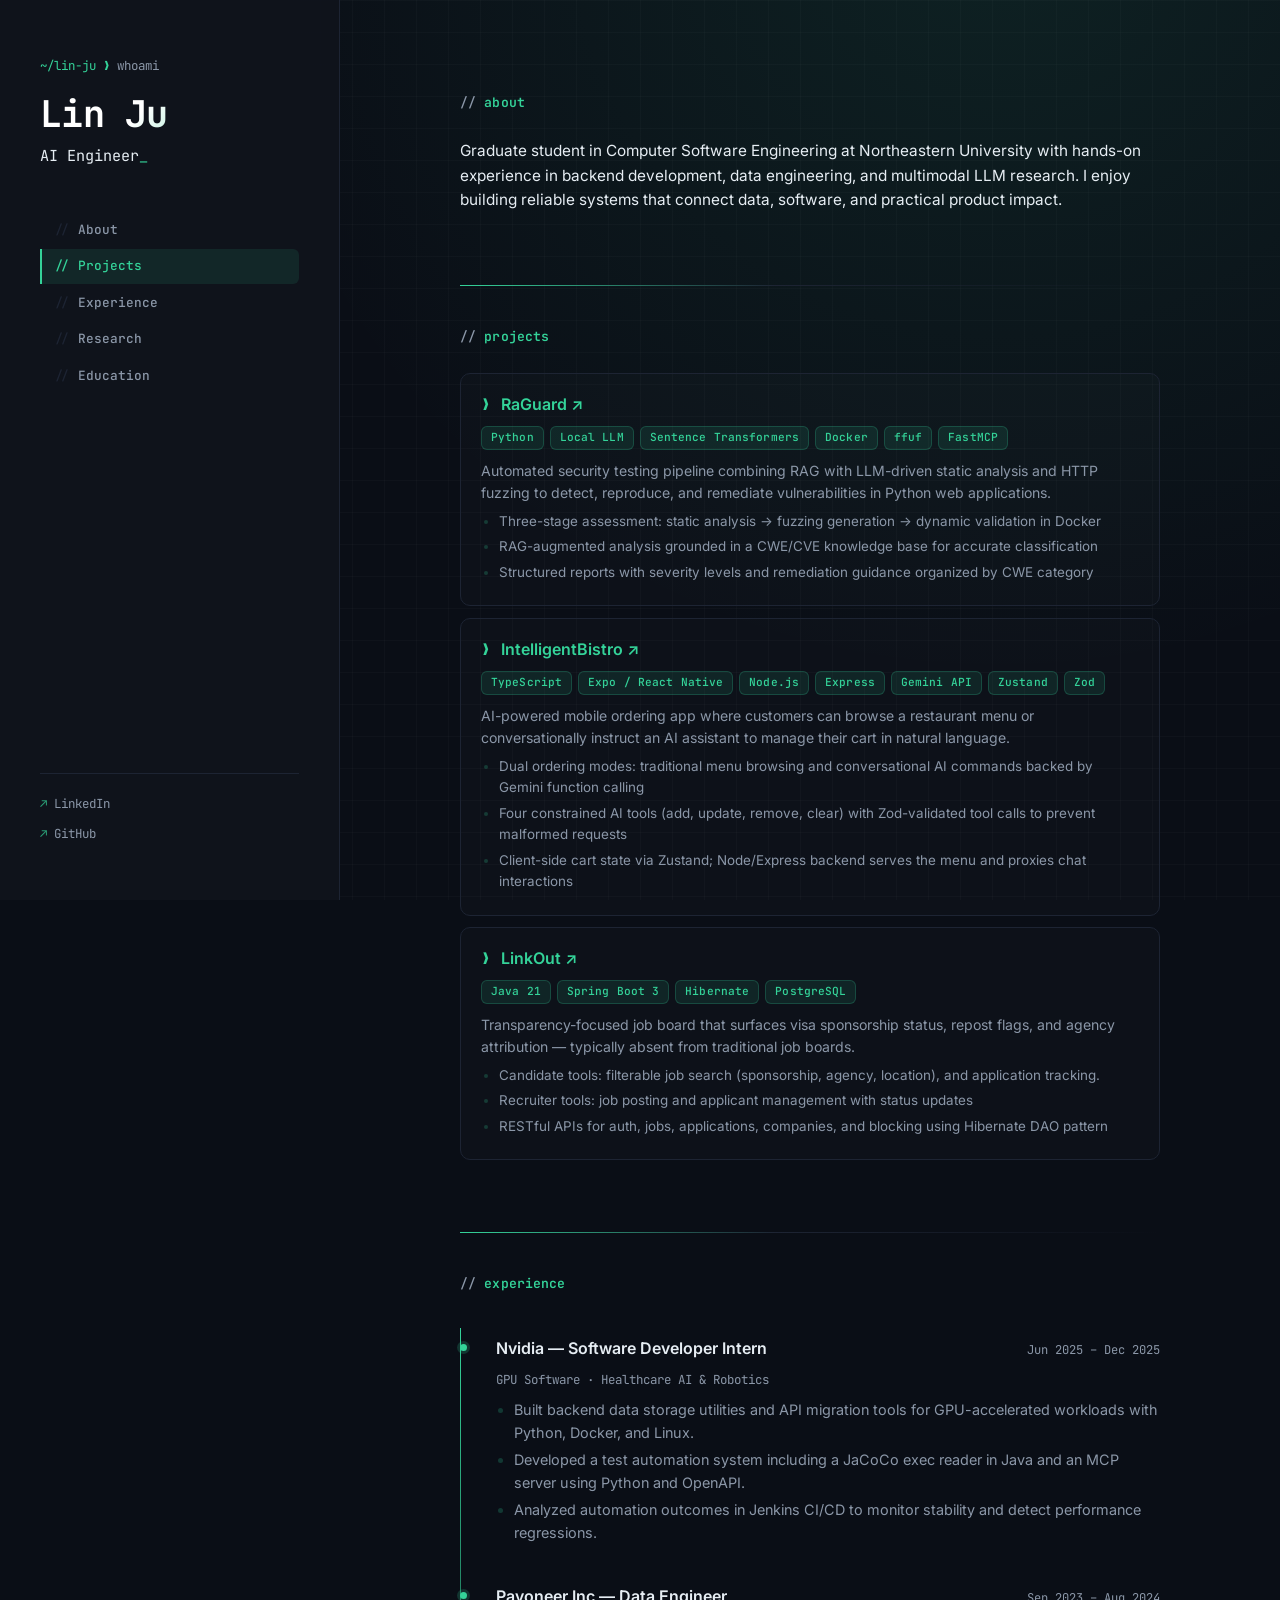
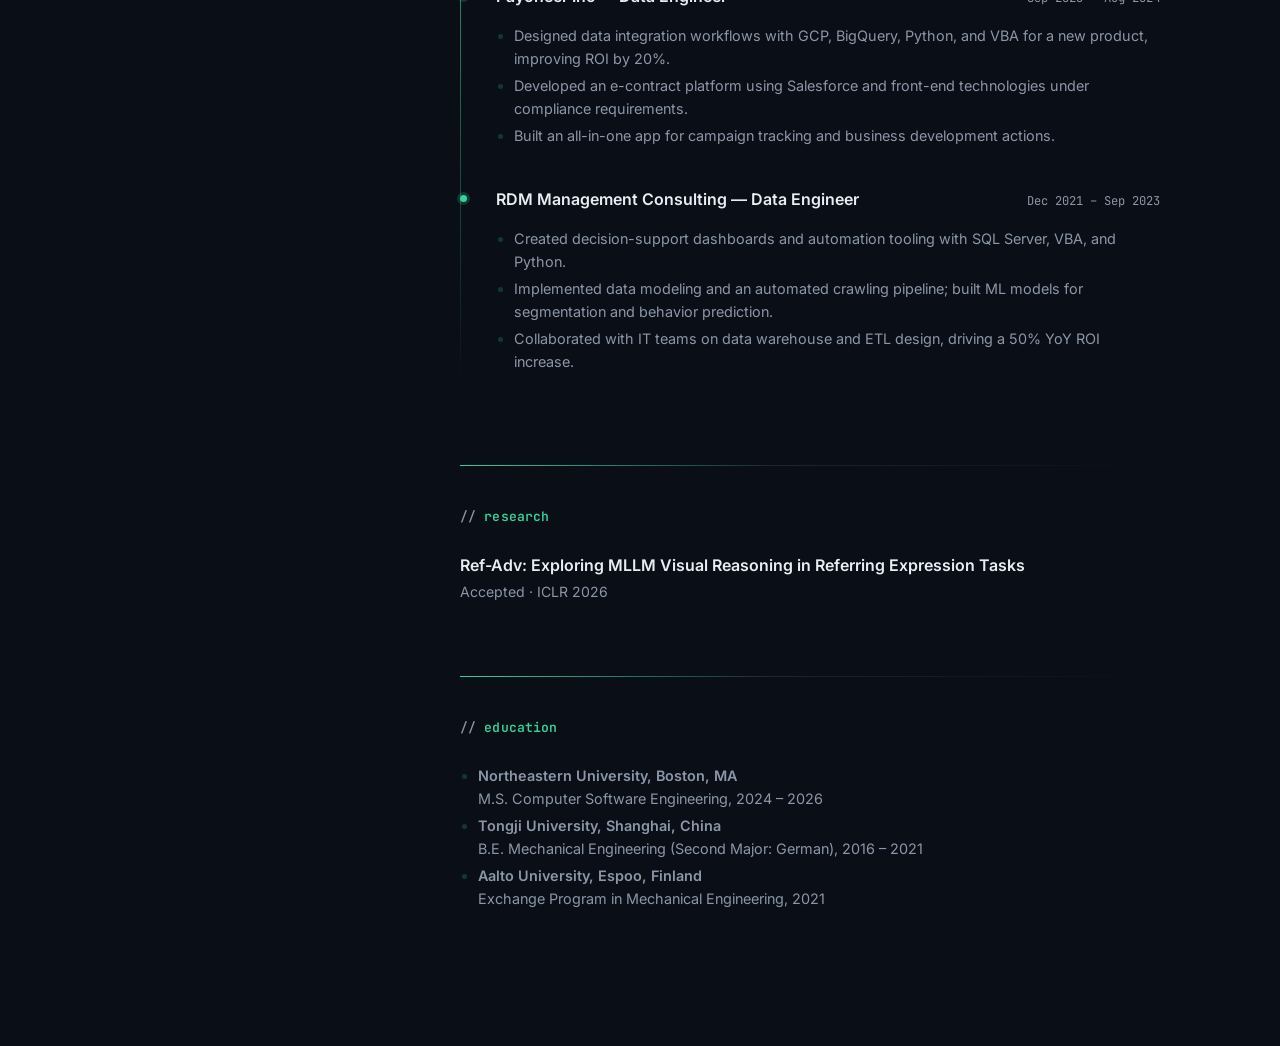
==== index.html @ 5c1360de "Redesign portfolio with developer aesthetic - Left-column hero: merge identity (name, typed role, wh" ====
<!DOCTYPE html>
<html lang="en">
<head>
    <meta charset="UTF-8">
    <meta name="viewport" content="width=device-width, initial-scale=1.0">
    <title>Lin Ju | Portfolio</title>
    <link rel="preconnect" href="https://fonts.googleapis.com">
    <link rel="preconnect" href="https://fonts.gstatic.com" crossorigin>
    <link href="https://fonts.googleapis.com/css2?family=Inter:wght@400;500;600;700;800&family=JetBrains+Mono:wght@400;500;600;700&display=swap" rel="stylesheet">
    <link rel="stylesheet" href="./css/styles.css">
</head>
<body>

<header class="sidebar">
    <div class="sidebar-top">
        <div class="sidebar-intro">
            <p class="sidebar-prompt"><span class="sidebar-path">~/lin-ju</span> <span class="sidebar-caret">❯</span> whoami</p>
            <h1 class="sidebar-name">Lin Ju</h1>
            <p class="sidebar-role"><span id="typed"></span><span class="type-caret" aria-hidden="true">_</span></p>
        </div>
        <nav class="sidebar-nav" aria-label="Section navigation">
            <a class="nav-link" href="#about">About</a>
            <a class="nav-link" href="#projects">Projects</a>
            <a class="nav-link" href="#experience">Experience</a>
            <a class="nav-link" href="#research">Research</a>
            <a class="nav-link" href="#education">Education</a>
        </nav>
    </div>
    <div class="sidebar-links">
        <a href="https://linkedin.com/in/linnnnj" target="_blank" rel="noopener">LinkedIn</a>
        <a href="https://github.com/linnnn102" target="_blank" rel="noopener">GitHub</a>
    </div>
</header>

<div class="page-wrap">
    <main class="container">

        <section id="about" class="card">
            <h2>About</h2>
            <p>
                Graduate student in Computer Software Engineering at Northeastern University with hands-on
                experience in backend development, data engineering, and multimodal LLM research.
                I enjoy building reliable systems that connect data, software, and practical product impact.
            </p>
        </section>

        <section id="projects" class="card">
            <h2>Projects</h2>
            <div class="project-card">
                <h3><a href="https://github.com/linnnn102/RaGuard" target="_blank" rel="noopener">RaGuard ↗</a></h3>
                <div class="tags">
                    <span class="tag">Python</span>
                    <span class="tag">Local LLM</span>
                    <span class="tag">Sentence Transformers</span>
                    <span class="tag">Docker</span>
                    <span class="tag">ffuf</span>
                    <span class="tag">FastMCP</span>
                </div>
                <p>Automated security testing pipeline combining RAG with LLM-driven static analysis and HTTP fuzzing to detect, reproduce, and remediate vulnerabilities in Python web applications.</p>
                <ul>
                    <li>Three-stage assessment: static analysis → fuzzing generation → dynamic validation in Docker</li>
                    <li>RAG-augmented analysis grounded in a CWE/CVE knowledge base for accurate classification</li>
                    <li>Structured reports with severity levels and remediation guidance organized by CWE category</li>
                </ul>
            </div>
            <div class="project-card">
                <h3><a href="https://github.com/linnnn102/IntelligentBistro" target="_blank" rel="noopener">IntelligentBistro ↗</a></h3>
                <div class="tags">
                    <span class="tag">TypeScript</span>
                    <span class="tag">Expo / React Native</span>
                    <span class="tag">Node.js</span>
                    <span class="tag">Express</span>
                    <span class="tag">Gemini API</span>
                    <span class="tag">Zustand</span>
                    <span class="tag">Zod</span>
                </div>
                <p>AI-powered mobile ordering app where customers can browse a restaurant menu or conversationally instruct an AI assistant to manage their cart in natural language.</p>
                <ul>
                    <li>Dual ordering modes: traditional menu browsing and conversational AI commands backed by Gemini function calling</li>
                    <li>Four constrained AI tools (add, update, remove, clear) with Zod-validated tool calls to prevent malformed requests</li>
                    <li>Client-side cart state via Zustand; Node/Express backend serves the menu and proxies chat interactions</li>
                </ul>
            </div>
            <div class="project-card">
                <h3><a href="https://github.com/linnnn102/LinkOut" target="_blank" rel="noopener">LinkOut ↗</a></h3>
                <div class="tags">
                    <span class="tag">Java 21</span>
                    <span class="tag">Spring Boot 3</span>
                    <span class="tag">Hibernate</span>
                    <span class="tag">PostgreSQL</span>
                </div>
                <p>Transparency-focused job board that surfaces visa sponsorship status, repost flags, and agency attribution — typically absent from traditional job boards.</p>
                <ul>
                    <li>Candidate tools: filterable job search (sponsorship, agency, location), and application tracking.</li>
                    <li>Recruiter tools: job posting and applicant management with status updates</li>
                    <li>RESTful APIs for auth, jobs, applications, companies, and blocking using Hibernate DAO pattern</li>
                </ul>
            </div>
        </section>

        <section id="experience" class="card">
            <h2>Experience</h2>
            <div class="timeline">
                <article class="job">
                    <div class="job-header">
                        <h3>Nvidia — Software Developer Intern</h3>
                        <span class="meta">Jun 2025 – Dec 2025</span>
                    </div>
                    <p class="job-company">GPU Software · Healthcare AI &amp; Robotics</p>
                    <ul>
                        <li>Built backend data storage utilities and API migration tools for GPU-accelerated workloads with Python, Docker, and Linux.</li>
                        <li>Developed a test automation system including a JaCoCo exec reader in Java and an MCP server using Python and OpenAPI.</li>
                        <li>Analyzed automation outcomes in Jenkins CI/CD to monitor stability and detect performance regressions.</li>
                    </ul>
                </article>
                <article class="job">
                    <div class="job-header">
                        <h3>Payoneer Inc — Data Engineer</h3>
                        <span class="meta">Sep 2023 – Aug 2024</span>
                    </div>
                    <ul>
                        <li>Designed data integration workflows with GCP, BigQuery, Python, and VBA for a new product, improving ROI by 20%.</li>
                        <li>Developed an e-contract platform using Salesforce and front-end technologies under compliance requirements.</li>
                        <li>Built an all-in-one app for campaign tracking and business development actions.</li>
                    </ul>
                </article>
                <article class="job">
                    <div class="job-header">
                        <h3>RDM Management Consulting — Data Engineer</h3>
                        <span class="meta">Dec 2021 – Sep 2023</span>
                    </div>
                    <ul>
                        <li>Created decision-support dashboards and automation tooling with SQL Server, VBA, and Python.</li>
                        <li>Implemented data modeling and an automated crawling pipeline; built ML models for segmentation and behavior prediction.</li>
                        <li>Collaborated with IT teams on data warehouse and ETL design, driving a 50% YoY ROI increase.</li>
                    </ul>
                </article>
            </div>
        </section>

        <section id="research" class="card">
            <h2>Research</h2>
            <p>
                <strong>Ref-Adv: Exploring MLLM Visual Reasoning in Referring Expression Tasks</strong><br>
                <span style="color:var(--muted);font-size:0.88rem;">Accepted · ICLR 2026</span>
            </p>
        </section>

        <section id="education" class="card">
            <h2>Education</h2>
            <ul>
                <li>
                    <strong>Northeastern University, Boston, MA</strong><br>
                    M.S. Computer Software Engineering, 2024 – 2026
                </li>
                <li>
                    <strong>Tongji University, Shanghai, China</strong><br>
                    B.E. Mechanical Engineering (Second Major: German), 2016 – 2021
                </li>
                <li>
                    <strong>Aalto University, Espoo, Finland</strong><br>
                    Exchange Program in Mechanical Engineering, 2021
                </li>
            </ul>
        </section>

    </main>
</div>

<script>
    const navLinks = document.querySelectorAll('.nav-link');
    const sections = document.querySelectorAll('section[id]');

    const observer = new IntersectionObserver((entries) => {
        entries.forEach(entry => {
            if (entry.isIntersecting) {
                navLinks.forEach(l => l.classList.remove('active'));
                const link = document.querySelector(`.nav-link[href="#${entry.target.id}"]`);
                if (link) link.classList.add('active');
            }
        });
    }, { rootMargin: '-30% 0px -60% 0px' });

    sections.forEach(s => observer.observe(s));

    // Typed tagline in the hero
    (function () {
        const el = document.getElementById('typed');
        if (!el) return;
        const phrases = ['AI Engineer', 'Software Developer', 'Multimodal LLM Researcher'];
        if (window.matchMedia('(prefers-reduced-motion: reduce)').matches) {
            el.textContent = phrases[0];
            return;
        }
        let p = 0, i = 0, deleting = false;
        (function tick() {
            const word = phrases[p];
            el.textContent = word.slice(0, i);
            if (!deleting && i < word.length) { i++; setTimeout(tick, 70); }
            else if (!deleting) { deleting = true; setTimeout(tick, 1600); }
            else if (i > 0) { i--; setTimeout(tick, 35); }
            else { deleting = false; p = (p + 1) % phrases.length; setTimeout(tick, 350); }
        })();
    })();

    // Scroll-reveal (skipped entirely if the user prefers reduced motion)
    (function () {
        if (window.matchMedia('(prefers-reduced-motion: reduce)').matches) return;

        const io = new IntersectionObserver((entries) => {
            entries.forEach(e => {
                if (!e.isIntersecting) return;
                const delay = +e.target.dataset.revealDelay || 0;
                setTimeout(() => e.target.classList.add('is-visible'), delay);
                io.unobserve(e.target);
            });
        }, { rootMargin: '0px 0px -10% 0px', threshold: 0.12 });

        const add = (el, delay) => {
            el.classList.add('reveal');
            if (delay) el.dataset.revealDelay = delay;
            io.observe(el);
        };

        document.querySelectorAll('#about, #projects > h2, #experience > h2, #research, #education')
            .forEach(el => add(el, 0));
        document.querySelectorAll('.project-card').forEach((el, i) => add(el, i * 90));
        document.querySelectorAll('.job').forEach((el, i) => add(el, i * 90));
    })();
</script>
</body>
</html>
---- css/styles.css ----
:root {
    --bg: #0a0e16;
    --card: #111722;
    --text: #e6edf3;
    --muted: #8b97a8;
    --accent: #34d399;
    --accent-soft: rgba(52, 211, 153, 0.10);
    --accent-line: rgba(52, 211, 153, 0.22);
    --border: #1d2433;
    --mono: "JetBrains Mono", ui-monospace, "SF Mono", Menlo, monospace;
}

* { box-sizing: border-box; }

html { scroll-behavior: smooth; }

body {
    margin: 0;
    font-family: "Inter", sans-serif;
    color: var(--text);
    background-color: var(--bg);
    background-image:
        radial-gradient(ellipse at 78% -10%, rgba(52, 211, 153, 0.10), transparent 55%),
        linear-gradient(rgba(255, 255, 255, 0.018) 1px, transparent 1px),
        linear-gradient(90deg, rgba(255, 255, 255, 0.018) 1px, transparent 1px);
    background-size: auto, 32px 32px, 32px 32px;
    background-attachment: fixed;
    line-height: 1.6;
    min-height: 100vh;
}

a { color: var(--accent); text-decoration: none; }
a:hover { text-decoration: underline; }

::selection { background: rgba(52, 211, 153, 0.25); color: #fff; }

:focus-visible {
    outline: 2px solid var(--accent);
    outline-offset: 3px;
    border-radius: 4px;
}

/* Scrollbar */
::-webkit-scrollbar { width: 10px; height: 10px; }
::-webkit-scrollbar-track { background: transparent; }
::-webkit-scrollbar-thumb {
    background: var(--border);
    border-radius: 99px;
    border: 2px solid transparent;
    background-clip: padding-box;
}
::-webkit-scrollbar-thumb:hover { background: #2c374b; }

/* ── Sidebar ──────────────────────────────────────── */
.sidebar {
    position: fixed;
    left: 0;
    top: 0;
    height: 100vh;
    width: 340px;
    padding: 56px 40px;
    border-right: 1px solid var(--border);
    background: color-mix(in oklab, var(--bg) 94%, #fff 3%);
    display: flex;
    flex-direction: column;
    justify-content: space-between;
    gap: 40px;
    z-index: 100;
    overflow-y: auto;
}

.sidebar-intro { margin-bottom: 44px; }

.sidebar-prompt {
    font-family: var(--mono);
    font-size: 0.78rem;
    color: var(--muted);
    margin: 0 0 18px;
}

.sidebar-path { color: var(--accent); }
.sidebar-caret { color: var(--accent); }

.sidebar-name {
    margin: 0 0 10px;
    font-family: var(--mono);
    font-size: clamp(1.8rem, 4vw, 2.3rem);
    font-weight: 700;
    line-height: 1.1;
    letter-spacing: -0.02em;
    background: linear-gradient(135deg, #fff 40%, var(--accent));
    -webkit-background-clip: text;
    background-clip: text;
    -webkit-text-fill-color: transparent;
}

.sidebar-role {
    margin: 0;
    font-family: var(--mono);
    font-size: 0.95rem;
    color: var(--text);
    min-height: 1.4em;
    white-space: nowrap;
    overflow: hidden;
}

.sidebar-nav {
    display: flex;
    flex-direction: column;
    gap: 2px;
    margin-top: 36px;
}

.nav-link {
    display: block;
    font-family: var(--mono);
    font-size: 0.8rem;
    font-weight: 500;
    color: var(--muted);
    padding: 7px 12px;
    border-left: 2px solid transparent;
    border-radius: 0 6px 6px 0;
    transition: color 0.15s, border-color 0.15s, background 0.15s;
    text-decoration: none;
}

.nav-link::before {
    content: "// ";
    color: var(--border);
    transition: color 0.15s;
}

.nav-link:hover {
    color: var(--text);
    border-left-color: var(--border);
    background: rgba(255, 255, 255, 0.03);
    text-decoration: none;
}

.nav-link:hover::before { color: var(--muted); }

.nav-link.active {
    color: var(--accent);
    border-left-color: var(--accent);
    background: var(--accent-soft);
}

.nav-link.active::before { color: var(--accent); }

.sidebar-links {
    display: flex;
    flex-direction: column;
    gap: 10px;
    padding-top: 20px;
    border-top: 1px solid var(--border);
}

.sidebar-links a {
    font-family: var(--mono);
    font-size: 0.78rem;
    color: var(--muted);
    transition: color 0.15s;
}

.sidebar-links a::before {
    content: "↗ ";
    color: var(--accent);
    opacity: 0.7;
}

.sidebar-links a:hover {
    color: var(--accent);
    text-decoration: none;
}

/* ── Page wrap ────────────────────────────────────── */
.page-wrap { margin-left: 340px; }

.container {
    width: min(700px, 92%);
    margin: 0 auto;
    padding: 56px 0 96px;
}

.type-caret {
    color: var(--accent);
    animation: blink 1.1s steps(1) infinite;
}

/* ── Sections ─────────────────────────────────────── */
.card {
    padding: 36px 0;
    margin: 0;
}

section[id] { scroll-margin-top: 24px; }

section + section { padding-top: 0; }

section + section::before {
    content: '';
    display: block;
    height: 1px;
    background: linear-gradient(to right, var(--accent), var(--border) 45%, transparent);
    margin-bottom: 40px;
}

/* ── Section headings ─────────────────────────────── */
h2 {
    display: flex;
    align-items: center;
    gap: 8px;
    margin: 0 0 26px;
    font-family: var(--mono);
    font-size: 0.82rem;
    font-weight: 600;
    text-transform: lowercase;
    letter-spacing: 0.01em;
    color: var(--accent);
}

h2::before {
    content: '//';
    color: var(--muted);
    font-weight: 500;
}

h3 {
    margin: 0 0 6px;
    font-size: 1rem;
    font-weight: 600;
}

p { margin: 0 0 8px; }
p:last-child { margin-bottom: 0; }

ul {
    padding-left: 18px;
    margin: 8px 0 0;
    color: var(--muted);
    font-size: 0.9rem;
}

li { margin-bottom: 4px; }
li::marker { color: var(--accent-line); }

#about p { font-size: 0.96rem; }

/* ── Experience timeline ──────────────────────────── */
.timeline {
    position: relative;
    padding-left: 20px;
}

.timeline::before {
    content: '';
    position: absolute;
    left: 0;
    top: 8px;
    bottom: 8px;
    width: 1px;
    background: linear-gradient(to bottom, var(--accent), transparent);
}

.job {
    position: relative;
    padding: 16px 0 16px 32px;
    margin-left: -16px;
    border-radius: 8px;
    transition: background 0.15s;
}

.job:hover { background: rgba(52, 211, 153, 0.04); }

.job::before {
    content: '';
    position: absolute;
    left: -4px;
    top: 24px;
    width: 7px;
    height: 7px;
    border-radius: 50%;
    background: var(--accent);
    box-shadow: 0 0 0 3px color-mix(in oklab, var(--accent) 20%, transparent);
}

.job + .job { margin-top: 4px; }

.job-header {
    display: flex;
    justify-content: space-between;
    align-items: baseline;
    flex-wrap: wrap;
    gap: 6px;
    margin-bottom: 2px;
}

.meta {
    font-family: var(--mono);
    color: var(--muted);
    font-size: 0.76rem;
    flex-shrink: 0;
}

.job-company {
    font-family: var(--mono);
    font-size: 0.78rem;
    color: var(--muted);
    margin: 0 0 8px;
}

/* ── Tags / Badges ────────────────────────────────── */
.tags {
    display: flex;
    flex-wrap: wrap;
    gap: 6px;
    margin: 0 0 10px;
}

.tag {
    font-family: var(--mono);
    background: var(--accent-soft);
    color: var(--accent);
    border: 1px solid var(--accent-line);
    border-radius: 6px;
    padding: 2px 9px;
    font-size: 0.7rem;
    font-weight: 500;
    letter-spacing: 0.01em;
}

/* ── Project cards ────────────────────────────────── */
.project-card {
    position: relative;
    background: rgba(255, 255, 255, 0.015);
    border: 1px solid var(--border);
    border-radius: 10px;
    padding: 18px 20px;
    overflow: hidden;
    transition: transform 0.2s ease, border-color 0.2s ease, box-shadow 0.2s ease;
}

.project-card::before {
    content: '';
    position: absolute;
    left: 0;
    top: 0;
    bottom: 0;
    width: 2px;
    background: var(--accent);
    opacity: 0;
    transition: opacity 0.2s ease;
}

.project-card + .project-card { margin-top: 12px; }

.project-card:hover {
    transform: translateY(-2px);
    border-color: var(--accent-line);
    box-shadow: 0 10px 30px rgba(0, 0, 0, 0.35);
}

.project-card:hover::before { opacity: 1; }

.project-card h3 { font-size: 1rem; margin-bottom: 8px; }

.project-card h3 a::before {
    content: '❯ ';
    font-family: var(--mono);
    color: var(--accent);
}

.project-card > p {
    font-size: 0.88rem;
    color: var(--muted);
    margin: 0 0 4px;
}

.project-card ul {
    font-size: 0.84rem;
    margin-top: 6px;
}

#research strong { font-weight: 600; }
#education strong { font-weight: 600; }

/* ── Responsive ───────────────────────────────────── */
@media (max-width: 768px) {
    .sidebar {
        position: static;
        width: 100%;
        height: auto;
        padding: 28px 22px;
        gap: 22px;
        border-right: none;
        border-bottom: 1px solid var(--border);
    }

    .sidebar-intro { margin-bottom: 0; }
    .sidebar-name { font-size: clamp(1.7rem, 8vw, 2.1rem); }
    .sidebar-role { white-space: normal; }

    .sidebar-nav {
        flex-direction: row;
        flex-wrap: wrap;
        gap: 6px;
        margin-top: 22px;
    }

    .nav-link {
        border-left: none;
        border: 1px solid var(--border);
        border-radius: 6px;
        padding: 5px 10px;
        font-size: 0.74rem;
    }

    .nav-link:hover { border-color: var(--accent-line); }

    .nav-link.active { border-color: var(--accent); }

    .sidebar-links {
        flex-direction: row;
        flex-wrap: wrap;
        gap: 16px;
        margin-top: 18px;
        padding-top: 16px;
    }

    .page-wrap { margin-left: 0; }
    .container { padding: 32px 0 56px; }
}

/* ── Scroll reveal ────────────────────────────────── */
.reveal {
    opacity: 0;
    transform: translateY(16px);
    transition: opacity 0.6s ease, transform 0.6s cubic-bezier(0.22, 0.61, 0.36, 1);
    will-change: opacity, transform;
}

.reveal.is-visible {
    opacity: 1;
    transform: none;
}

/* ── Motion preferences ───────────────────────────── */
@media (prefers-reduced-motion: reduce) {
    *,
    *::before,
    *::after {
        animation-duration: 0.001ms !important;
        animation-iteration-count: 1 !important;
        transition-duration: 0.001ms !important;
        scroll-behavior: auto !important;
    }
    .reveal { opacity: 1 !important; transform: none !important; }
}

@keyframes blink {
    0%, 50% { opacity: 1; }
    50.01%, 100% { opacity: 0; }
}
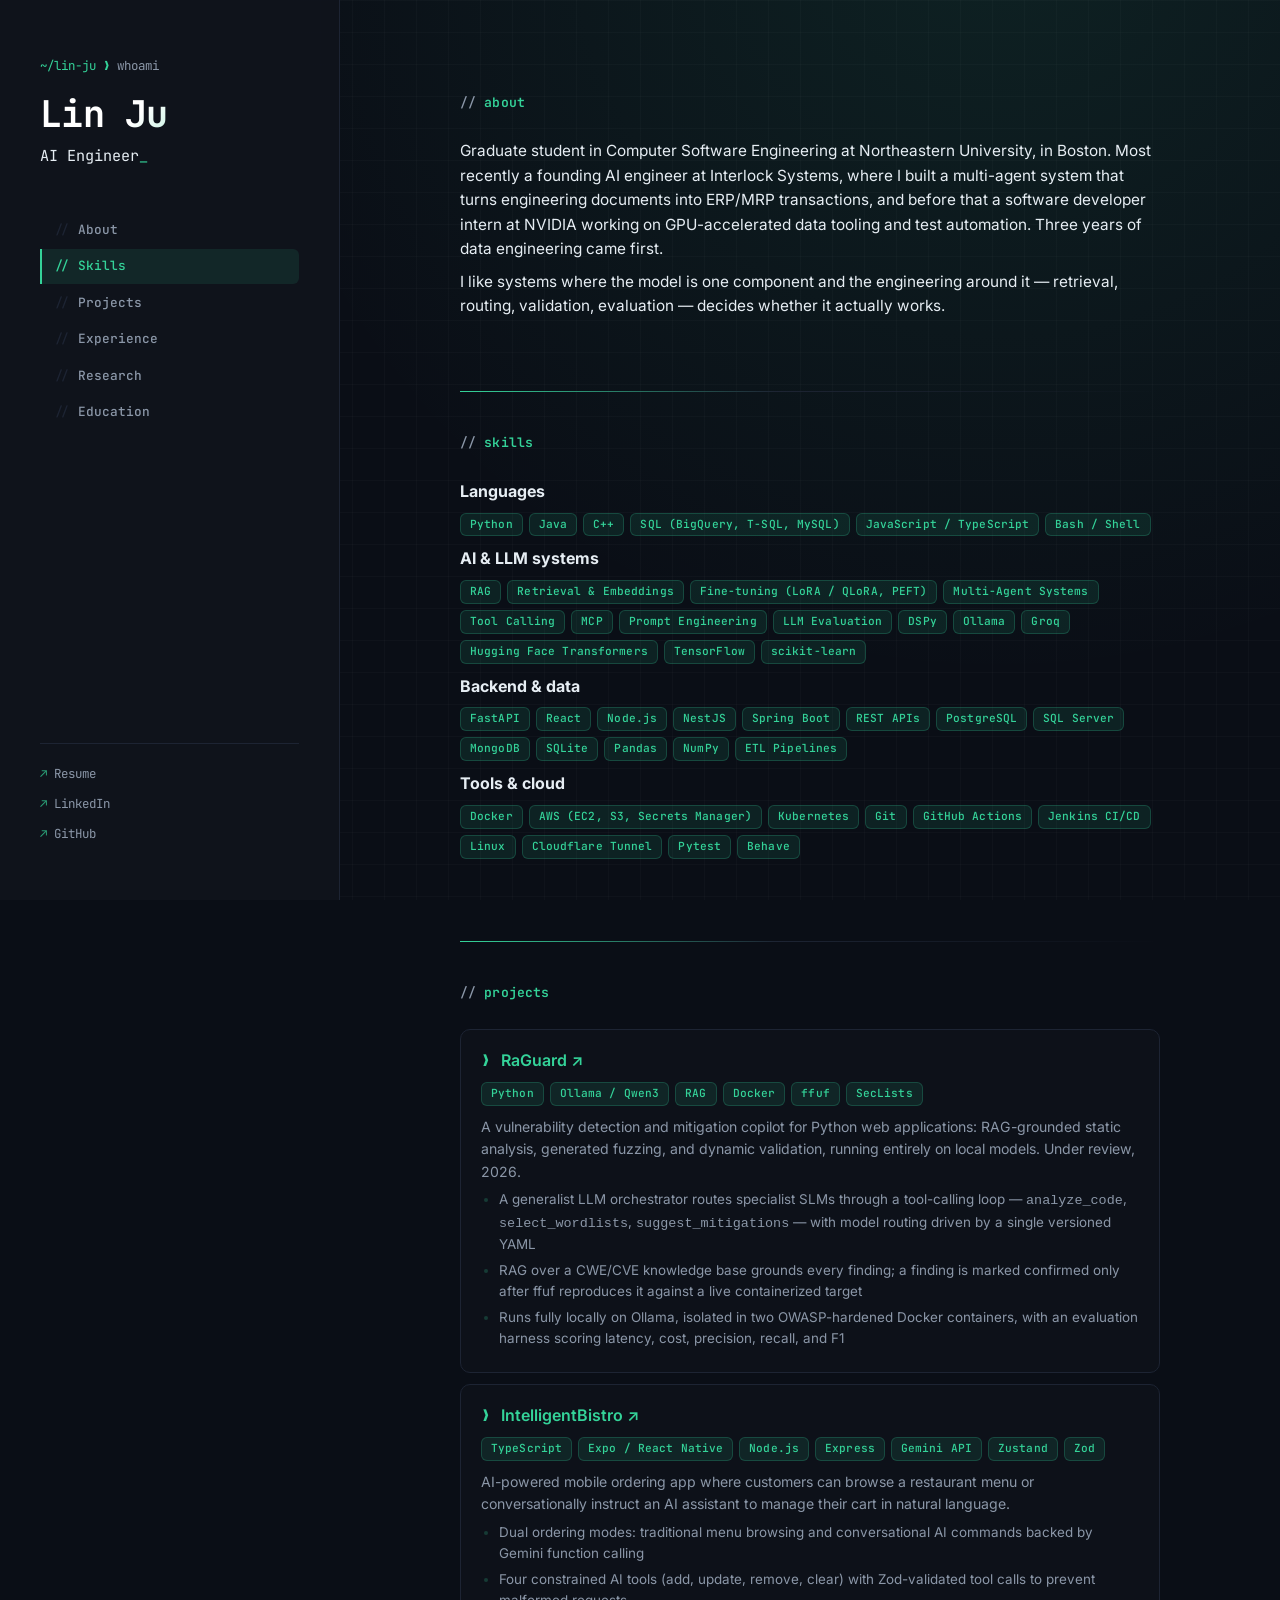
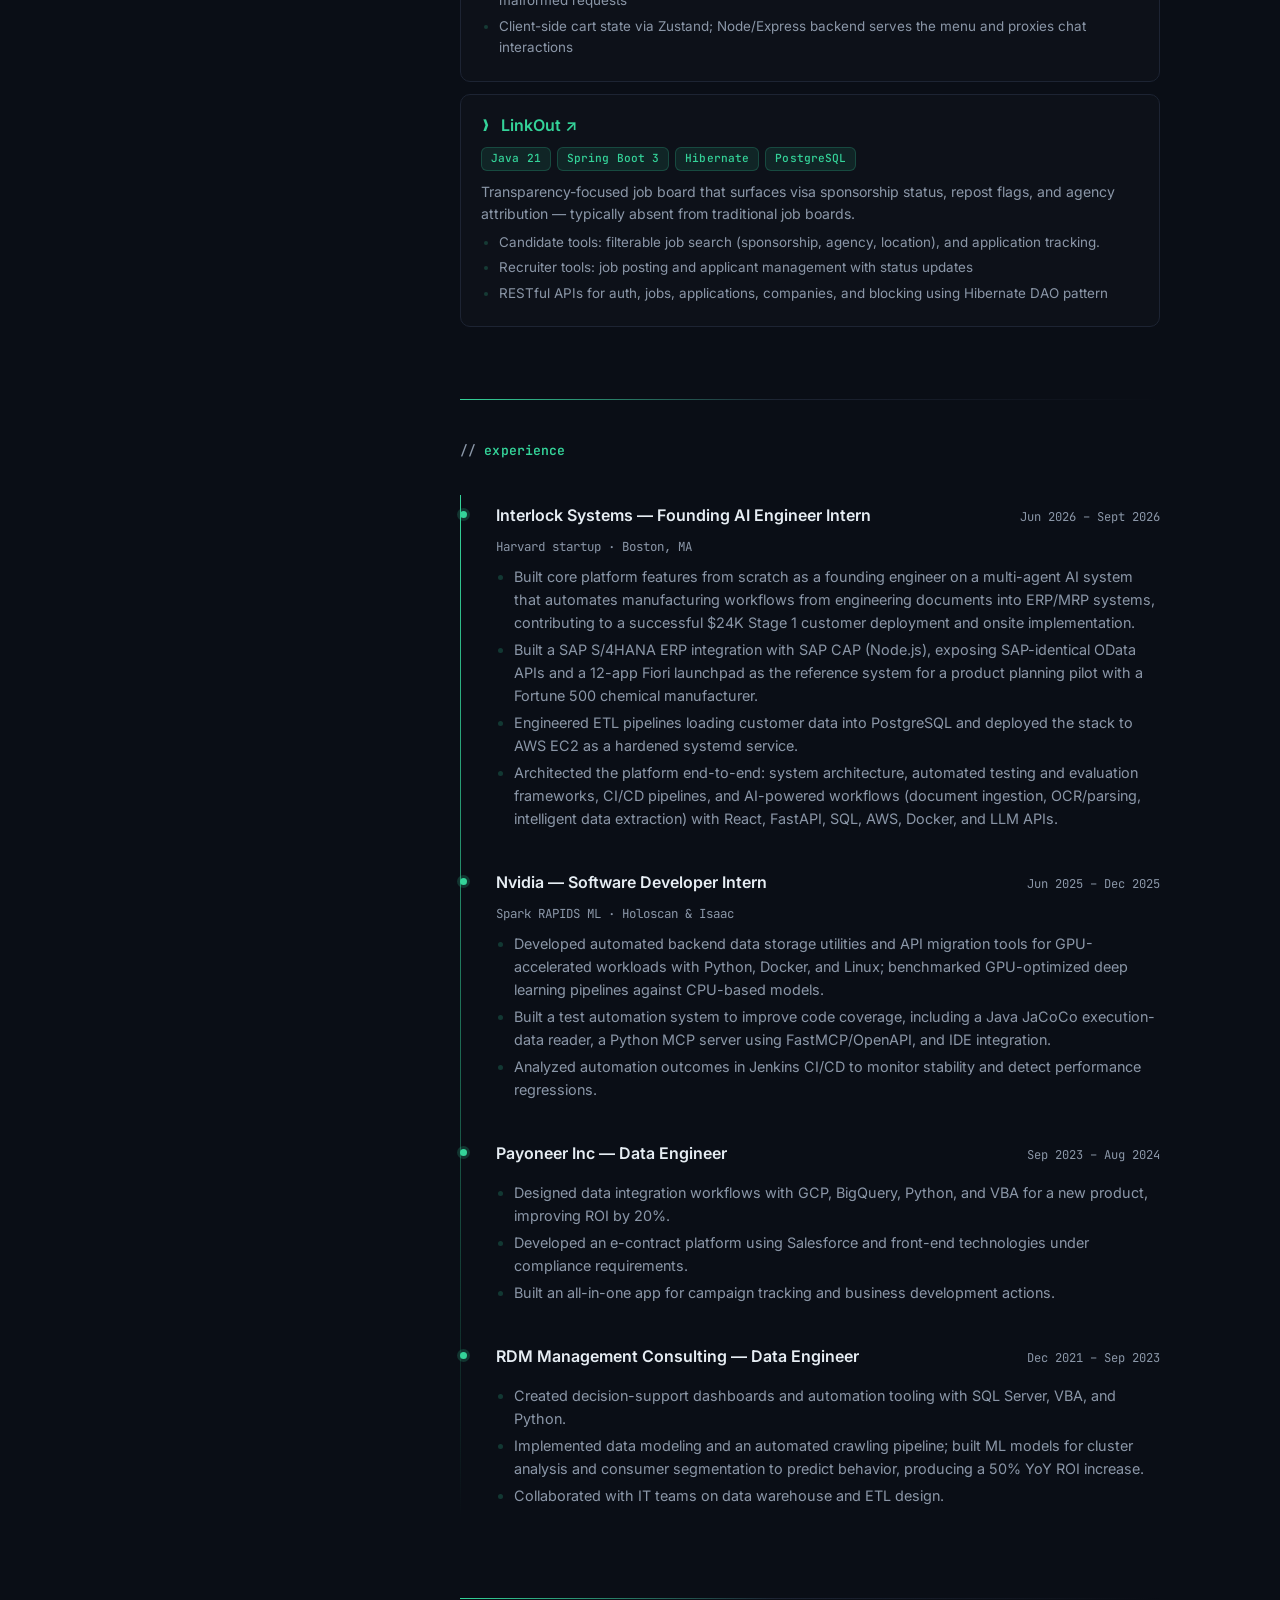
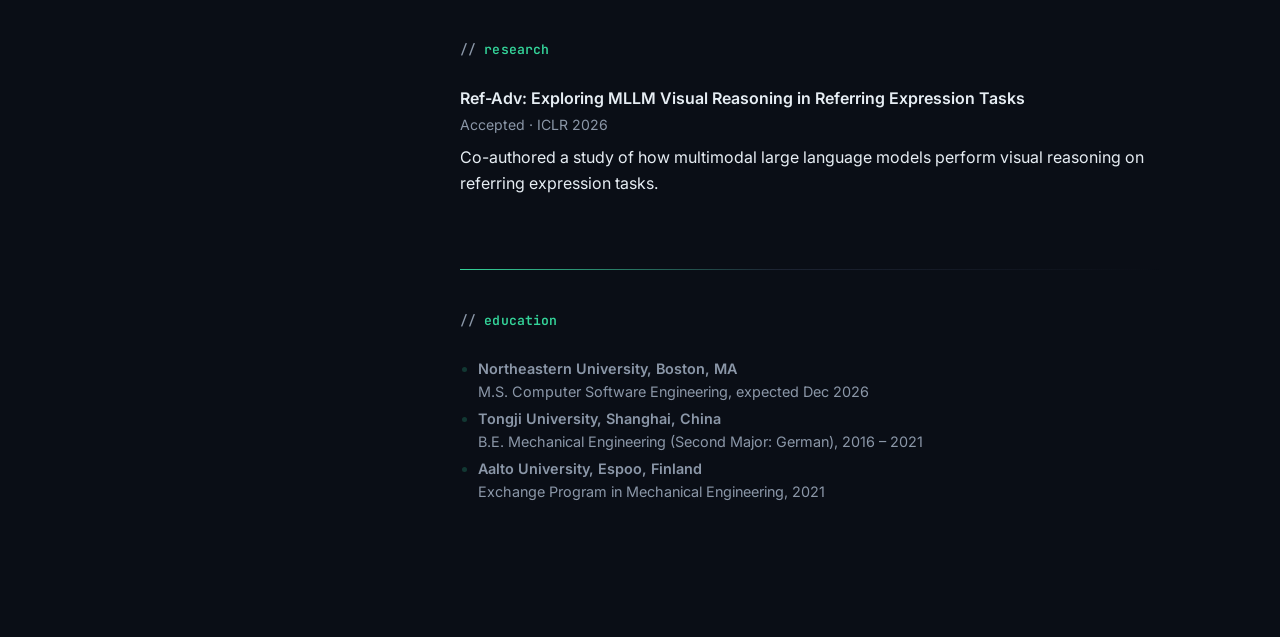
==== commit 18a394f9: "resume update" ====
--- a/index.html
+++ b/index.html
@@ -20,6 +20,7 @@
         </div>
         <nav class="sidebar-nav" aria-label="Section navigation">
             <a class="nav-link" href="#about">About</a>
+            <a class="nav-link" href="#skills">Skills</a>
             <a class="nav-link" href="#projects">Projects</a>
             <a class="nav-link" href="#experience">Experience</a>
             <a class="nav-link" href="#research">Research</a>
@@ -27,6 +28,7 @@
         </nav>
     </div>
     <div class="sidebar-links">
+        <a href="./Lin_Ju_Resume.pdf" target="_blank" rel="noopener">Resume</a>
         <a href="https://linkedin.com/in/linnnnj" target="_blank" rel="noopener">LinkedIn</a>
         <a href="https://github.com/linnnn102" target="_blank" rel="noopener">GitHub</a>
     </div>
@@ -38,10 +40,79 @@
         <section id="about" class="card">
             <h2>About</h2>
             <p>
-                Graduate student in Computer Software Engineering at Northeastern University with hands-on
-                experience in backend development, data engineering, and multimodal LLM research.
-                I enjoy building reliable systems that connect data, software, and practical product impact.
+                Graduate student in Computer Software Engineering at Northeastern University, in Boston.
+                Most recently a founding AI engineer at Interlock Systems, where I built a multi-agent system
+                that turns engineering documents into ERP/MRP transactions, and before that a software developer
+                intern at NVIDIA working on GPU-accelerated data tooling and test automation. Three years of
+                data engineering came first.
             </p>
+            <p>
+                I like systems where the model is one component and the engineering around it — retrieval,
+                routing, validation, evaluation — decides whether it actually works.
+            </p>
+        </section>
+
+        <section id="skills" class="card">
+            <h2>Skills</h2>
+
+            <p><strong>Languages</strong></p>
+            <div class="tags">
+                <span class="tag">Python</span>
+                <span class="tag">Java</span>
+                <span class="tag">C++</span>
+                <span class="tag">SQL (BigQuery, T-SQL, MySQL)</span>
+                <span class="tag">JavaScript / TypeScript</span>
+                <span class="tag">Bash / Shell</span>
+            </div>
+
+            <p><strong>AI &amp; LLM systems</strong></p>
+            <div class="tags">
+                <span class="tag">RAG</span>
+                <span class="tag">Retrieval &amp; Embeddings</span>
+                <span class="tag">Fine-tuning (LoRA / QLoRA, PEFT)</span>
+                <span class="tag">Multi-Agent Systems</span>
+                <span class="tag">Tool Calling</span>
+                <span class="tag">MCP</span>
+                <span class="tag">Prompt Engineering</span>
+                <span class="tag">LLM Evaluation</span>
+                <span class="tag">DSPy</span>
+                <span class="tag">Ollama</span>
+                <span class="tag">Groq</span>
+                <span class="tag">Hugging Face Transformers</span>
+                <span class="tag">TensorFlow</span>
+                <span class="tag">scikit-learn</span>
+            </div>
+
+            <p><strong>Backend &amp; data</strong></p>
+            <div class="tags">
+                <span class="tag">FastAPI</span>
+                <span class="tag">React</span>
+                <span class="tag">Node.js</span>
+                <span class="tag">NestJS</span>
+                <span class="tag">Spring Boot</span>
+                <span class="tag">REST APIs</span>
+                <span class="tag">PostgreSQL</span>
+                <span class="tag">SQL Server</span>
+                <span class="tag">MongoDB</span>
+                <span class="tag">SQLite</span>
+                <span class="tag">Pandas</span>
+                <span class="tag">NumPy</span>
+                <span class="tag">ETL Pipelines</span>
+            </div>
+
+            <p><strong>Tools &amp; cloud</strong></p>
+            <div class="tags">
+                <span class="tag">Docker</span>
+                <span class="tag">AWS (EC2, S3, Secrets Manager)</span>
+                <span class="tag">Kubernetes</span>
+                <span class="tag">Git</span>
+                <span class="tag">GitHub Actions</span>
+                <span class="tag">Jenkins CI/CD</span>
+                <span class="tag">Linux</span>
+                <span class="tag">Cloudflare Tunnel</span>
+                <span class="tag">Pytest</span>
+                <span class="tag">Behave</span>
+            </div>
         </section>
 
         <section id="projects" class="card">
@@ -50,17 +121,17 @@
                 <h3><a href="https://github.com/linnnn102/RaGuard" target="_blank" rel="noopener">RaGuard ↗</a></h3>
                 <div class="tags">
                     <span class="tag">Python</span>
-                    <span class="tag">Local LLM</span>
-                    <span class="tag">Sentence Transformers</span>
+                    <span class="tag">Ollama / Qwen3</span>
+                    <span class="tag">RAG</span>
                     <span class="tag">Docker</span>
                     <span class="tag">ffuf</span>
-                    <span class="tag">FastMCP</span>
+                    <span class="tag">SecLists</span>
                 </div>
-                <p>Automated security testing pipeline combining RAG with LLM-driven static analysis and HTTP fuzzing to detect, reproduce, and remediate vulnerabilities in Python web applications.</p>
+                <p>A vulnerability detection and mitigation copilot for Python web applications: RAG-grounded static analysis, generated fuzzing, and dynamic validation, running entirely on local models. Under review, 2026.</p>
                 <ul>
-                    <li>Three-stage assessment: static analysis → fuzzing generation → dynamic validation in Docker</li>
-                    <li>RAG-augmented analysis grounded in a CWE/CVE knowledge base for accurate classification</li>
-                    <li>Structured reports with severity levels and remediation guidance organized by CWE category</li>
+                    <li>A generalist LLM orchestrator routes specialist SLMs through a tool-calling loop — <code>analyze_code</code>, <code>select_wordlists</code>, <code>suggest_mitigations</code> — with model routing driven by a single versioned YAML</li>
+                    <li>RAG over a CWE/CVE knowledge base grounds every finding; a finding is marked confirmed only after ffuf reproduces it against a live containerized target</li>
+                    <li>Runs fully locally on Ollama, isolated in two OWASP-hardened Docker containers, with an evaluation harness scoring latency, cost, precision, recall, and F1</li>
                 </ul>
             </div>
             <div class="project-card">
@@ -103,13 +174,26 @@
             <div class="timeline">
                 <article class="job">
                     <div class="job-header">
+                        <h3>Interlock Systems — Founding AI Engineer Intern</h3>
+                        <span class="meta">Jun 2026 – Sept 2026</span>
+                    </div>
+                    <p class="job-company">Harvard startup · Boston, MA</p>
+                    <ul>
+                        <li>Built core platform features from scratch as a founding engineer on a multi-agent AI system that automates manufacturing workflows from engineering documents into ERP/MRP systems, contributing to a successful $24K Stage 1 customer deployment and onsite implementation.</li>
+                        <li>Built a SAP S/4HANA ERP integration with SAP CAP (Node.js), exposing SAP-identical OData APIs and a 12-app Fiori launchpad as the reference system for a product planning pilot with a Fortune 500 chemical manufacturer.</li>
+                        <li>Engineered ETL pipelines loading customer data into PostgreSQL and deployed the stack to AWS EC2 as a hardened systemd service.</li>
+                        <li>Architected the platform end-to-end: system architecture, automated testing and evaluation frameworks, CI/CD pipelines, and AI-powered workflows (document ingestion, OCR/parsing, intelligent data extraction) with React, FastAPI, SQL, AWS, Docker, and LLM APIs.</li>
+                    </ul>
+                </article>
+                <article class="job">
+                    <div class="job-header">
                         <h3>Nvidia — Software Developer Intern</h3>
                         <span class="meta">Jun 2025 – Dec 2025</span>
                     </div>
-                    <p class="job-company">GPU Software · Healthcare AI &amp; Robotics</p>
+                    <p class="job-company">Spark RAPIDS ML · Holoscan &amp; Isaac</p>
                     <ul>
-                        <li>Built backend data storage utilities and API migration tools for GPU-accelerated workloads with Python, Docker, and Linux.</li>
-                        <li>Developed a test automation system including a JaCoCo exec reader in Java and an MCP server using Python and OpenAPI.</li>
+                        <li>Developed automated backend data storage utilities and API migration tools for GPU-accelerated workloads with Python, Docker, and Linux; benchmarked GPU-optimized deep learning pipelines against CPU-based models.</li>
+                        <li>Built a test automation system to improve code coverage, including a Java JaCoCo execution-data reader, a Python MCP server using FastMCP/OpenAPI, and IDE integration.</li>
                         <li>Analyzed automation outcomes in Jenkins CI/CD to monitor stability and detect performance regressions.</li>
                     </ul>
                 </article>
@@ -131,8 +215,8 @@
                     </div>
                     <ul>
                         <li>Created decision-support dashboards and automation tooling with SQL Server, VBA, and Python.</li>
-                        <li>Implemented data modeling and an automated crawling pipeline; built ML models for segmentation and behavior prediction.</li>
-                        <li>Collaborated with IT teams on data warehouse and ETL design, driving a 50% YoY ROI increase.</li>
+                        <li>Implemented data modeling and an automated crawling pipeline; built ML models for cluster analysis and consumer segmentation to predict behavior, producing a 50% YoY ROI increase.</li>
+                        <li>Collaborated with IT teams on data warehouse and ETL design.</li>
                     </ul>
                 </article>
             </div>
@@ -144,6 +228,10 @@
                 <strong>Ref-Adv: Exploring MLLM Visual Reasoning in Referring Expression Tasks</strong><br>
                 <span style="color:var(--muted);font-size:0.88rem;">Accepted · ICLR 2026</span>
             </p>
+            <p>
+                Co-authored a study of how multimodal large language models perform visual reasoning on
+                referring expression tasks.
+            </p>
         </section>
 
         <section id="education" class="card">
@@ -151,7 +239,7 @@
             <ul>
                 <li>
                     <strong>Northeastern University, Boston, MA</strong><br>
-                    M.S. Computer Software Engineering, 2024 – 2026
+                    M.S. Computer Software Engineering, expected Dec 2026
                 </li>
                 <li>
                     <strong>Tongji University, Shanghai, China</strong><br>
@@ -222,7 +310,7 @@
             io.observe(el);
         };
 
-        document.querySelectorAll('#about, #projects > h2, #experience > h2, #research, #education')
+        document.querySelectorAll('#about, #skills > h2, #projects > h2, #experience > h2, #research, #education')
             .forEach(el => add(el, 0));
         document.querySelectorAll('.project-card').forEach((el, i) => add(el, i * 90));
         document.querySelectorAll('.job').forEach((el, i) => add(el, i * 90));
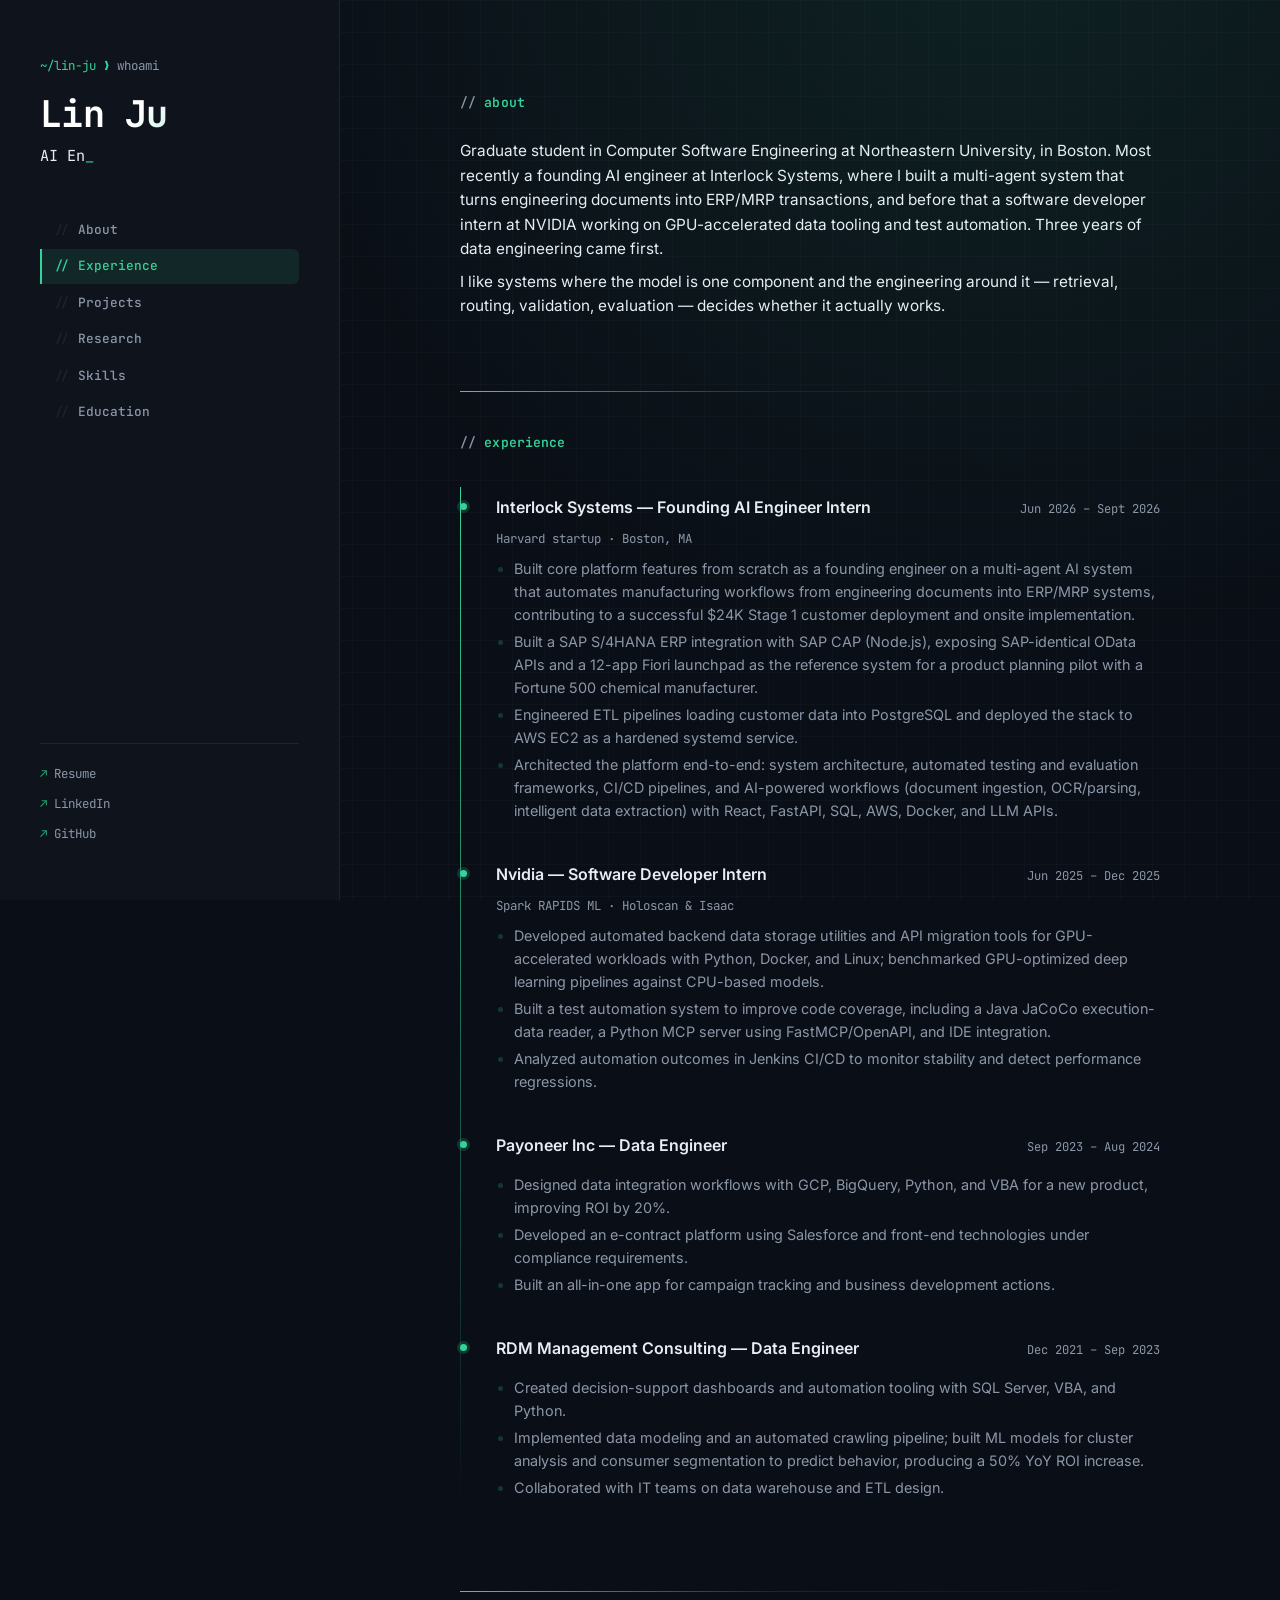
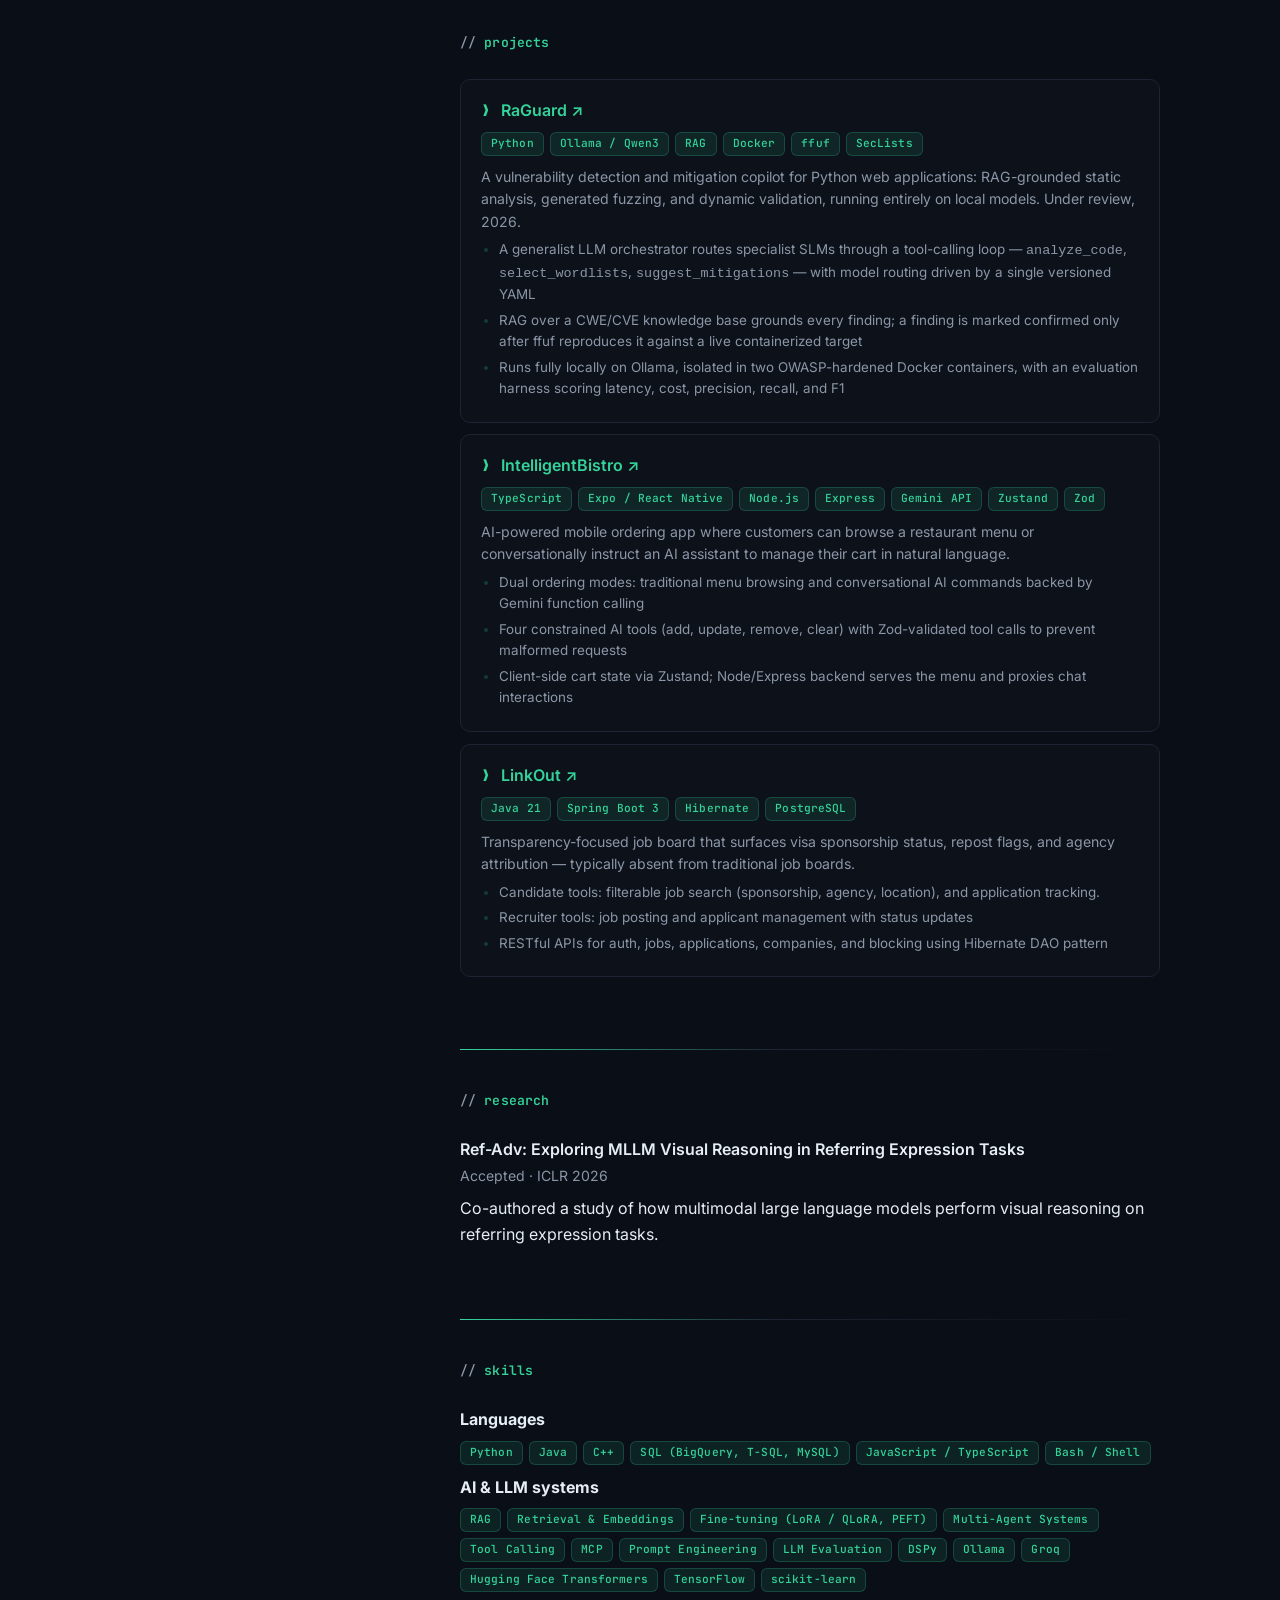
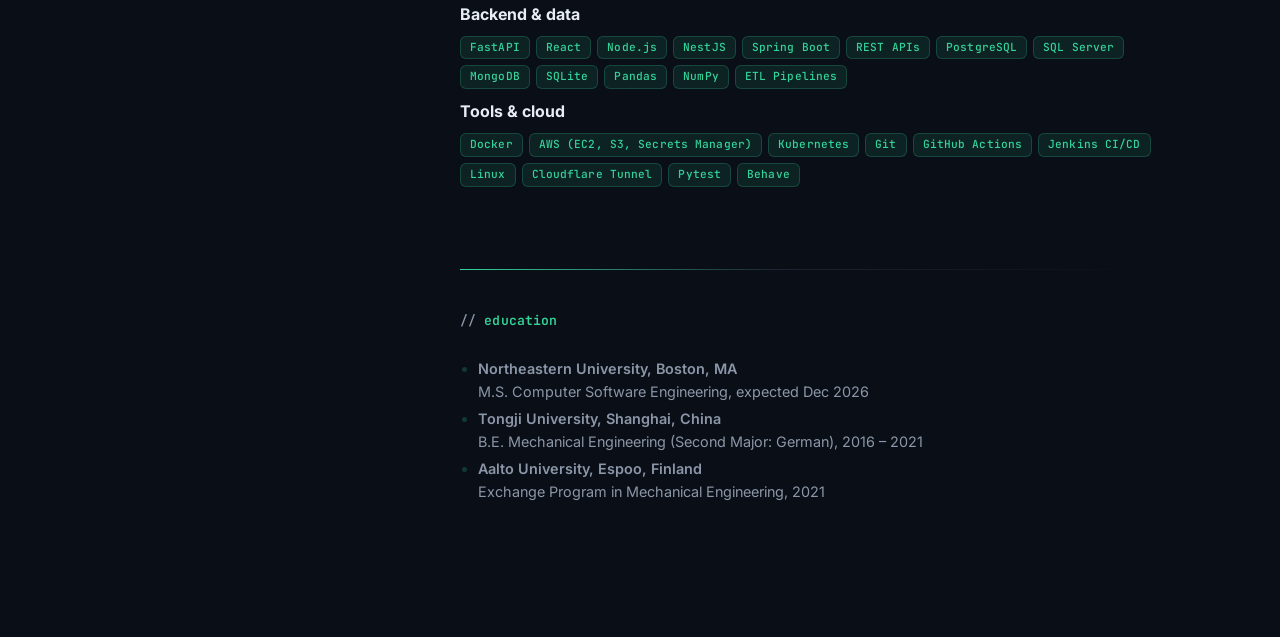
==== commit 731ca1d9: "Reorder sections: About, Experience, Projects, Research, Skills, Education Moves Experience above Pr" ====
--- a/index.html
+++ b/index.html
@@ -20,10 +20,10 @@
         </div>
         <nav class="sidebar-nav" aria-label="Section navigation">
             <a class="nav-link" href="#about">About</a>
+            <a class="nav-link" href="#experience">Experience</a>
+            <a class="nav-link" href="#projects">Projects</a>
+            <a class="nav-link" href="#research">Research</a>
             <a class="nav-link" href="#skills">Skills</a>
-            <a class="nav-link" href="#projects">Projects</a>
-            <a class="nav-link" href="#experience">Experience</a>
-            <a class="nav-link" href="#research">Research</a>
             <a class="nav-link" href="#education">Education</a>
         </nav>
     </div>
@@ -50,123 +50,6 @@
                 I like systems where the model is one component and the engineering around it — retrieval,
                 routing, validation, evaluation — decides whether it actually works.
             </p>
-        </section>
-
-        <section id="skills" class="card">
-            <h2>Skills</h2>
-
-            <p><strong>Languages</strong></p>
-            <div class="tags">
-                <span class="tag">Python</span>
-                <span class="tag">Java</span>
-                <span class="tag">C++</span>
-                <span class="tag">SQL (BigQuery, T-SQL, MySQL)</span>
-                <span class="tag">JavaScript / TypeScript</span>
-                <span class="tag">Bash / Shell</span>
-            </div>
-
-            <p><strong>AI &amp; LLM systems</strong></p>
-            <div class="tags">
-                <span class="tag">RAG</span>
-                <span class="tag">Retrieval &amp; Embeddings</span>
-                <span class="tag">Fine-tuning (LoRA / QLoRA, PEFT)</span>
-                <span class="tag">Multi-Agent Systems</span>
-                <span class="tag">Tool Calling</span>
-                <span class="tag">MCP</span>
-                <span class="tag">Prompt Engineering</span>
-                <span class="tag">LLM Evaluation</span>
-                <span class="tag">DSPy</span>
-                <span class="tag">Ollama</span>
-                <span class="tag">Groq</span>
-                <span class="tag">Hugging Face Transformers</span>
-                <span class="tag">TensorFlow</span>
-                <span class="tag">scikit-learn</span>
-            </div>
-
-            <p><strong>Backend &amp; data</strong></p>
-            <div class="tags">
-                <span class="tag">FastAPI</span>
-                <span class="tag">React</span>
-                <span class="tag">Node.js</span>
-                <span class="tag">NestJS</span>
-                <span class="tag">Spring Boot</span>
-                <span class="tag">REST APIs</span>
-                <span class="tag">PostgreSQL</span>
-                <span class="tag">SQL Server</span>
-                <span class="tag">MongoDB</span>
-                <span class="tag">SQLite</span>
-                <span class="tag">Pandas</span>
-                <span class="tag">NumPy</span>
-                <span class="tag">ETL Pipelines</span>
-            </div>
-
-            <p><strong>Tools &amp; cloud</strong></p>
-            <div class="tags">
-                <span class="tag">Docker</span>
-                <span class="tag">AWS (EC2, S3, Secrets Manager)</span>
-                <span class="tag">Kubernetes</span>
-                <span class="tag">Git</span>
-                <span class="tag">GitHub Actions</span>
-                <span class="tag">Jenkins CI/CD</span>
-                <span class="tag">Linux</span>
-                <span class="tag">Cloudflare Tunnel</span>
-                <span class="tag">Pytest</span>
-                <span class="tag">Behave</span>
-            </div>
-        </section>
-
-        <section id="projects" class="card">
-            <h2>Projects</h2>
-            <div class="project-card">
-                <h3><a href="https://github.com/linnnn102/RaGuard" target="_blank" rel="noopener">RaGuard ↗</a></h3>
-                <div class="tags">
-                    <span class="tag">Python</span>
-                    <span class="tag">Ollama / Qwen3</span>
-                    <span class="tag">RAG</span>
-                    <span class="tag">Docker</span>
-                    <span class="tag">ffuf</span>
-                    <span class="tag">SecLists</span>
-                </div>
-                <p>A vulnerability detection and mitigation copilot for Python web applications: RAG-grounded static analysis, generated fuzzing, and dynamic validation, running entirely on local models. Under review, 2026.</p>
-                <ul>
-                    <li>A generalist LLM orchestrator routes specialist SLMs through a tool-calling loop — <code>analyze_code</code>, <code>select_wordlists</code>, <code>suggest_mitigations</code> — with model routing driven by a single versioned YAML</li>
-                    <li>RAG over a CWE/CVE knowledge base grounds every finding; a finding is marked confirmed only after ffuf reproduces it against a live containerized target</li>
-                    <li>Runs fully locally on Ollama, isolated in two OWASP-hardened Docker containers, with an evaluation harness scoring latency, cost, precision, recall, and F1</li>
-                </ul>
-            </div>
-            <div class="project-card">
-                <h3><a href="https://github.com/linnnn102/IntelligentBistro" target="_blank" rel="noopener">IntelligentBistro ↗</a></h3>
-                <div class="tags">
-                    <span class="tag">TypeScript</span>
-                    <span class="tag">Expo / React Native</span>
-                    <span class="tag">Node.js</span>
-                    <span class="tag">Express</span>
-                    <span class="tag">Gemini API</span>
-                    <span class="tag">Zustand</span>
-                    <span class="tag">Zod</span>
-                </div>
-                <p>AI-powered mobile ordering app where customers can browse a restaurant menu or conversationally instruct an AI assistant to manage their cart in natural language.</p>
-                <ul>
-                    <li>Dual ordering modes: traditional menu browsing and conversational AI commands backed by Gemini function calling</li>
-                    <li>Four constrained AI tools (add, update, remove, clear) with Zod-validated tool calls to prevent malformed requests</li>
-                    <li>Client-side cart state via Zustand; Node/Express backend serves the menu and proxies chat interactions</li>
-                </ul>
-            </div>
-            <div class="project-card">
-                <h3><a href="https://github.com/linnnn102/LinkOut" target="_blank" rel="noopener">LinkOut ↗</a></h3>
-                <div class="tags">
-                    <span class="tag">Java 21</span>
-                    <span class="tag">Spring Boot 3</span>
-                    <span class="tag">Hibernate</span>
-                    <span class="tag">PostgreSQL</span>
-                </div>
-                <p>Transparency-focused job board that surfaces visa sponsorship status, repost flags, and agency attribution — typically absent from traditional job boards.</p>
-                <ul>
-                    <li>Candidate tools: filterable job search (sponsorship, agency, location), and application tracking.</li>
-                    <li>Recruiter tools: job posting and applicant management with status updates</li>
-                    <li>RESTful APIs for auth, jobs, applications, companies, and blocking using Hibernate DAO pattern</li>
-                </ul>
-            </div>
         </section>
 
         <section id="experience" class="card">
@@ -222,6 +105,60 @@
             </div>
         </section>
 
+        <section id="projects" class="card">
+            <h2>Projects</h2>
+            <div class="project-card">
+                <h3><a href="https://github.com/linnnn102/RaGuard" target="_blank" rel="noopener">RaGuard ↗</a></h3>
+                <div class="tags">
+                    <span class="tag">Python</span>
+                    <span class="tag">Ollama / Qwen3</span>
+                    <span class="tag">RAG</span>
+                    <span class="tag">Docker</span>
+                    <span class="tag">ffuf</span>
+                    <span class="tag">SecLists</span>
+                </div>
+                <p>A vulnerability detection and mitigation copilot for Python web applications: RAG-grounded static analysis, generated fuzzing, and dynamic validation, running entirely on local models. Under review, 2026.</p>
+                <ul>
+                    <li>A generalist LLM orchestrator routes specialist SLMs through a tool-calling loop — <code>analyze_code</code>, <code>select_wordlists</code>, <code>suggest_mitigations</code> — with model routing driven by a single versioned YAML</li>
+                    <li>RAG over a CWE/CVE knowledge base grounds every finding; a finding is marked confirmed only after ffuf reproduces it against a live containerized target</li>
+                    <li>Runs fully locally on Ollama, isolated in two OWASP-hardened Docker containers, with an evaluation harness scoring latency, cost, precision, recall, and F1</li>
+                </ul>
+            </div>
+            <div class="project-card">
+                <h3><a href="https://github.com/linnnn102/IntelligentBistro" target="_blank" rel="noopener">IntelligentBistro ↗</a></h3>
+                <div class="tags">
+                    <span class="tag">TypeScript</span>
+                    <span class="tag">Expo / React Native</span>
+                    <span class="tag">Node.js</span>
+                    <span class="tag">Express</span>
+                    <span class="tag">Gemini API</span>
+                    <span class="tag">Zustand</span>
+                    <span class="tag">Zod</span>
+                </div>
+                <p>AI-powered mobile ordering app where customers can browse a restaurant menu or conversationally instruct an AI assistant to manage their cart in natural language.</p>
+                <ul>
+                    <li>Dual ordering modes: traditional menu browsing and conversational AI commands backed by Gemini function calling</li>
+                    <li>Four constrained AI tools (add, update, remove, clear) with Zod-validated tool calls to prevent malformed requests</li>
+                    <li>Client-side cart state via Zustand; Node/Express backend serves the menu and proxies chat interactions</li>
+                </ul>
+            </div>
+            <div class="project-card">
+                <h3><a href="https://github.com/linnnn102/LinkOut" target="_blank" rel="noopener">LinkOut ↗</a></h3>
+                <div class="tags">
+                    <span class="tag">Java 21</span>
+                    <span class="tag">Spring Boot 3</span>
+                    <span class="tag">Hibernate</span>
+                    <span class="tag">PostgreSQL</span>
+                </div>
+                <p>Transparency-focused job board that surfaces visa sponsorship status, repost flags, and agency attribution — typically absent from traditional job boards.</p>
+                <ul>
+                    <li>Candidate tools: filterable job search (sponsorship, agency, location), and application tracking.</li>
+                    <li>Recruiter tools: job posting and applicant management with status updates</li>
+                    <li>RESTful APIs for auth, jobs, applications, companies, and blocking using Hibernate DAO pattern</li>
+                </ul>
+            </div>
+        </section>
+
         <section id="research" class="card">
             <h2>Research</h2>
             <p>
@@ -232,6 +169,69 @@
                 Co-authored a study of how multimodal large language models perform visual reasoning on
                 referring expression tasks.
             </p>
+        </section>
+
+        <section id="skills" class="card">
+            <h2>Skills</h2>
+
+            <p><strong>Languages</strong></p>
+            <div class="tags">
+                <span class="tag">Python</span>
+                <span class="tag">Java</span>
+                <span class="tag">C++</span>
+                <span class="tag">SQL (BigQuery, T-SQL, MySQL)</span>
+                <span class="tag">JavaScript / TypeScript</span>
+                <span class="tag">Bash / Shell</span>
+            </div>
+
+            <p><strong>AI &amp; LLM systems</strong></p>
+            <div class="tags">
+                <span class="tag">RAG</span>
+                <span class="tag">Retrieval &amp; Embeddings</span>
+                <span class="tag">Fine-tuning (LoRA / QLoRA, PEFT)</span>
+                <span class="tag">Multi-Agent Systems</span>
+                <span class="tag">Tool Calling</span>
+                <span class="tag">MCP</span>
+                <span class="tag">Prompt Engineering</span>
+                <span class="tag">LLM Evaluation</span>
+                <span class="tag">DSPy</span>
+                <span class="tag">Ollama</span>
+                <span class="tag">Groq</span>
+                <span class="tag">Hugging Face Transformers</span>
+                <span class="tag">TensorFlow</span>
+                <span class="tag">scikit-learn</span>
+            </div>
+
+            <p><strong>Backend &amp; data</strong></p>
+            <div class="tags">
+                <span class="tag">FastAPI</span>
+                <span class="tag">React</span>
+                <span class="tag">Node.js</span>
+                <span class="tag">NestJS</span>
+                <span class="tag">Spring Boot</span>
+                <span class="tag">REST APIs</span>
+                <span class="tag">PostgreSQL</span>
+                <span class="tag">SQL Server</span>
+                <span class="tag">MongoDB</span>
+                <span class="tag">SQLite</span>
+                <span class="tag">Pandas</span>
+                <span class="tag">NumPy</span>
+                <span class="tag">ETL Pipelines</span>
+            </div>
+
+            <p><strong>Tools &amp; cloud</strong></p>
+            <div class="tags">
+                <span class="tag">Docker</span>
+                <span class="tag">AWS (EC2, S3, Secrets Manager)</span>
+                <span class="tag">Kubernetes</span>
+                <span class="tag">Git</span>
+                <span class="tag">GitHub Actions</span>
+                <span class="tag">Jenkins CI/CD</span>
+                <span class="tag">Linux</span>
+                <span class="tag">Cloudflare Tunnel</span>
+                <span class="tag">Pytest</span>
+                <span class="tag">Behave</span>
+            </div>
         </section>
 
         <section id="education" class="card">
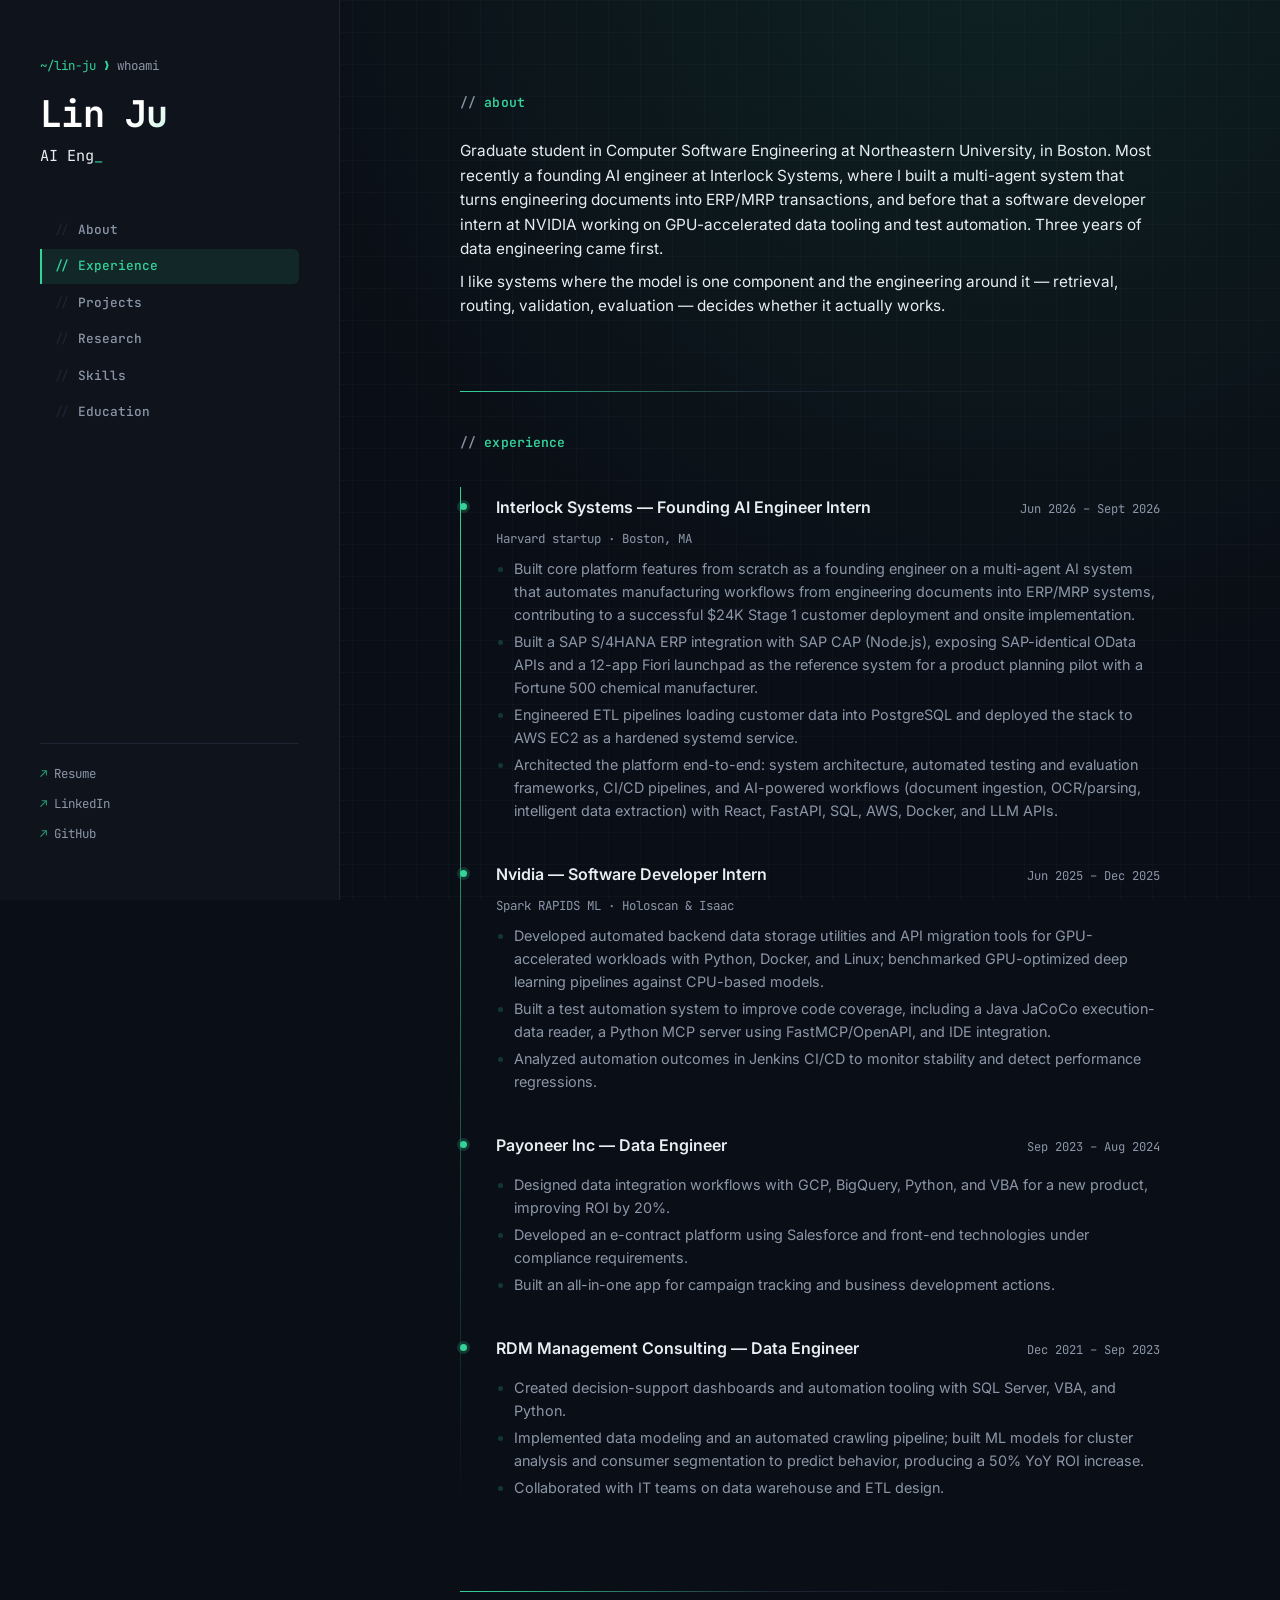
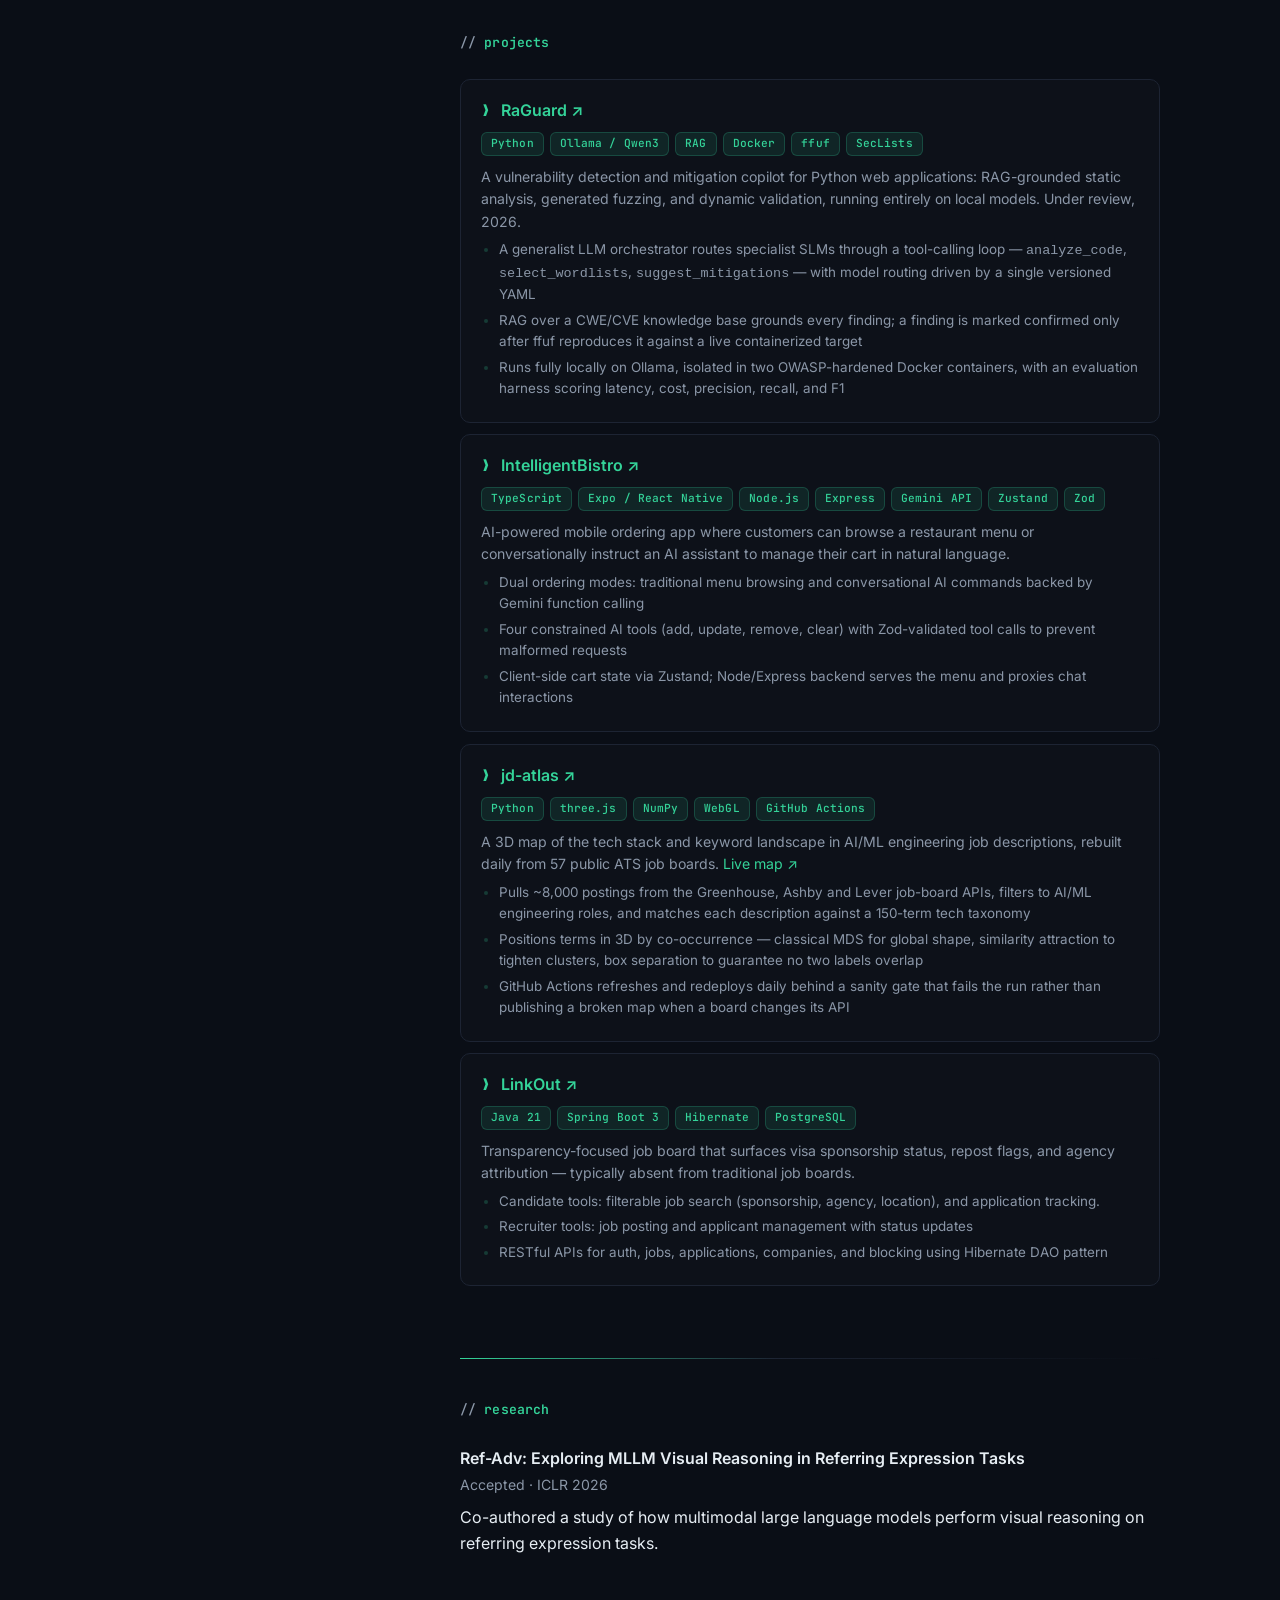
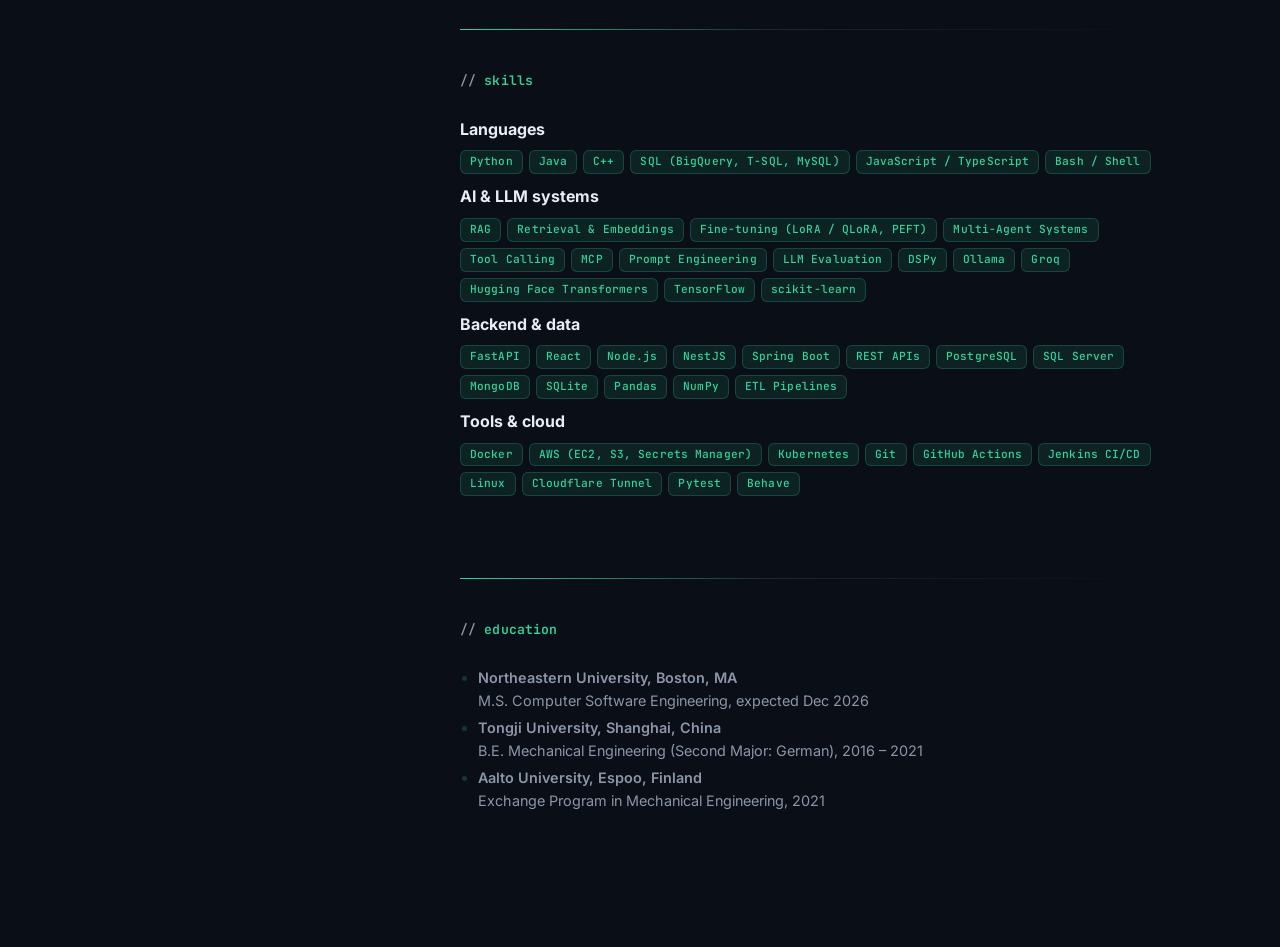
==== commit c074aeca: "Add jd-atlas project card 3D map of AI/ML job description keywords, rebuilt daily from 57 public ATS" ====
--- a/index.html
+++ b/index.html
@@ -143,6 +143,22 @@
                 </ul>
             </div>
             <div class="project-card">
+                <h3><a href="https://github.com/linnnn102/jd-atlas" target="_blank" rel="noopener">jd-atlas ↗</a></h3>
+                <div class="tags">
+                    <span class="tag">Python</span>
+                    <span class="tag">three.js</span>
+                    <span class="tag">NumPy</span>
+                    <span class="tag">WebGL</span>
+                    <span class="tag">GitHub Actions</span>
+                </div>
+                <p>A 3D map of the tech stack and keyword landscape in AI/ML engineering job descriptions, rebuilt daily from 57 public ATS job boards. <a href="https://linnnn102.github.io/jd-atlas/" target="_blank" rel="noopener">Live map ↗</a></p>
+                <ul>
+                    <li>Pulls ~8,000 postings from the Greenhouse, Ashby and Lever job-board APIs, filters to AI/ML engineering roles, and matches each description against a 150-term tech taxonomy</li>
+                    <li>Positions terms in 3D by co-occurrence — classical MDS for global shape, similarity attraction to tighten clusters, box separation to guarantee no two labels overlap</li>
+                    <li>GitHub Actions refreshes and redeploys daily behind a sanity gate that fails the run rather than publishing a broken map when a board changes its API</li>
+                </ul>
+            </div>
+            <div class="project-card">
                 <h3><a href="https://github.com/linnnn102/LinkOut" target="_blank" rel="noopener">LinkOut ↗</a></h3>
                 <div class="tags">
                     <span class="tag">Java 21</span>
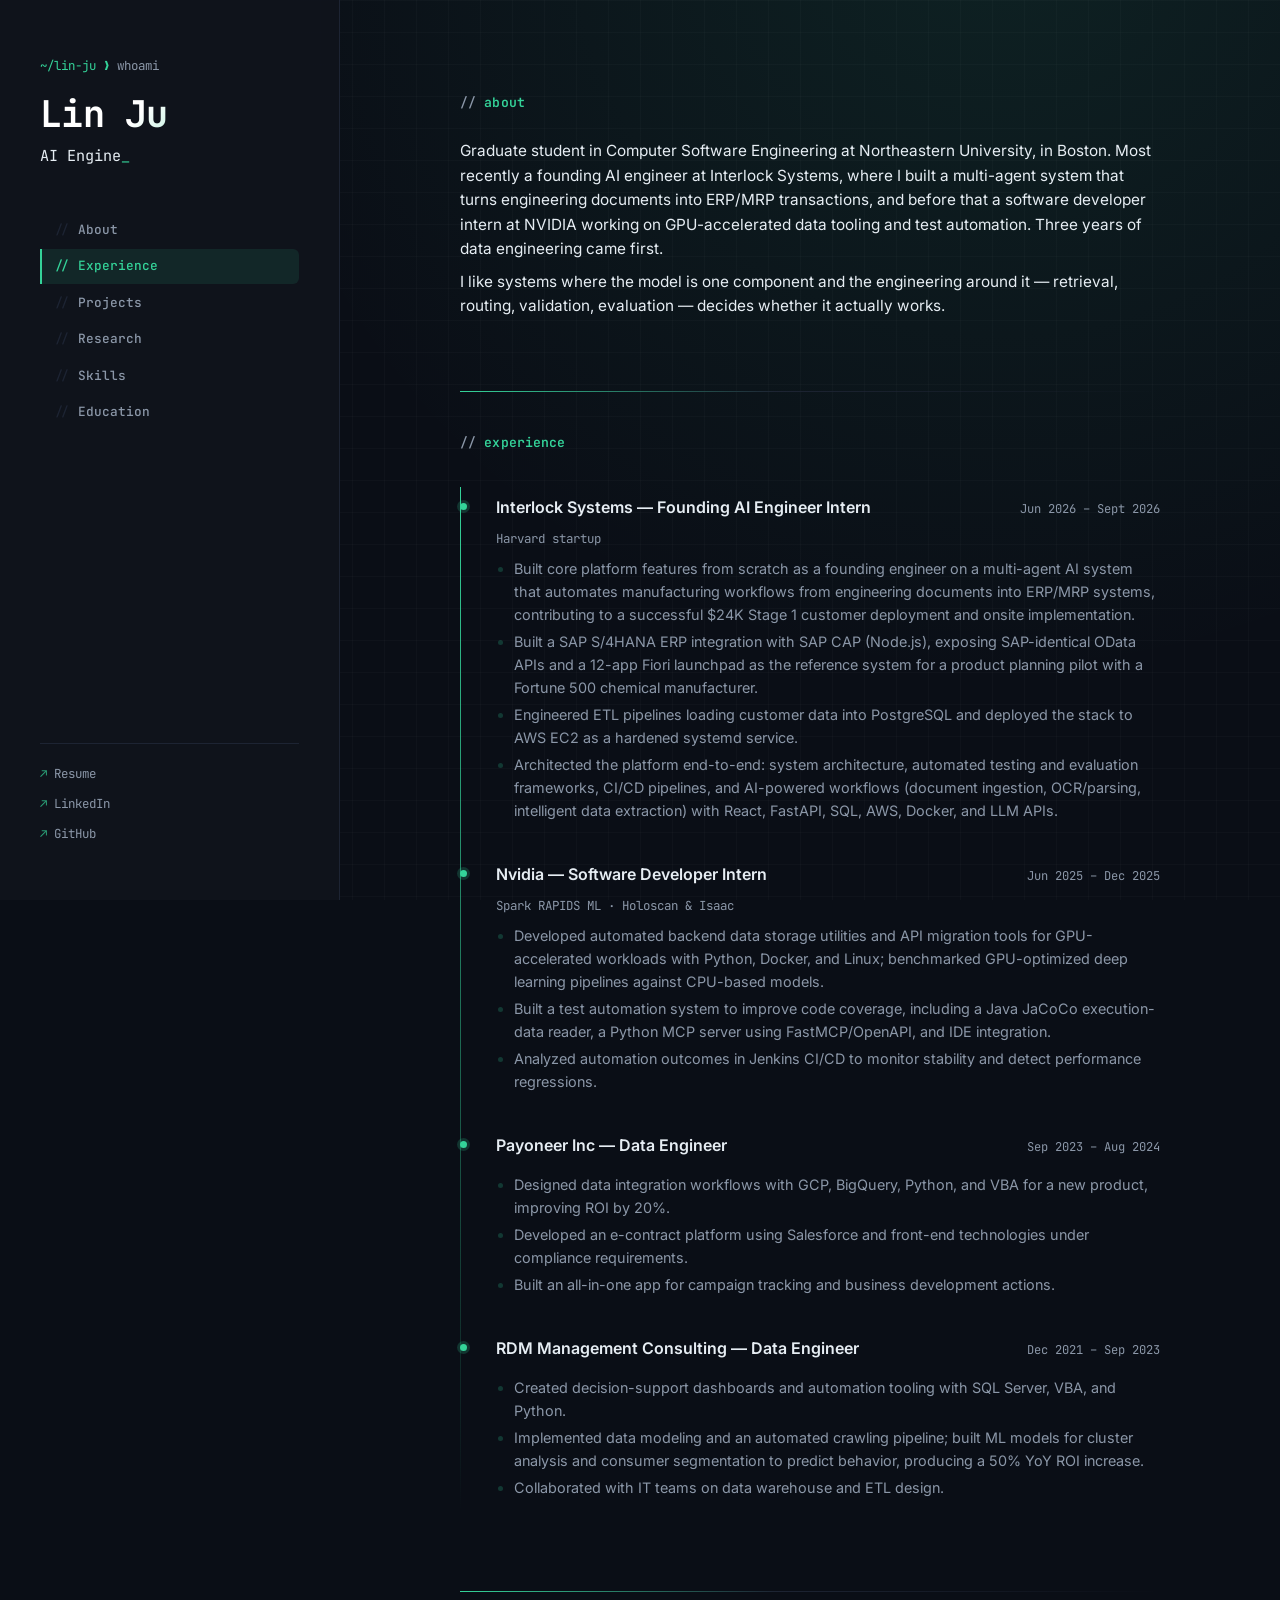
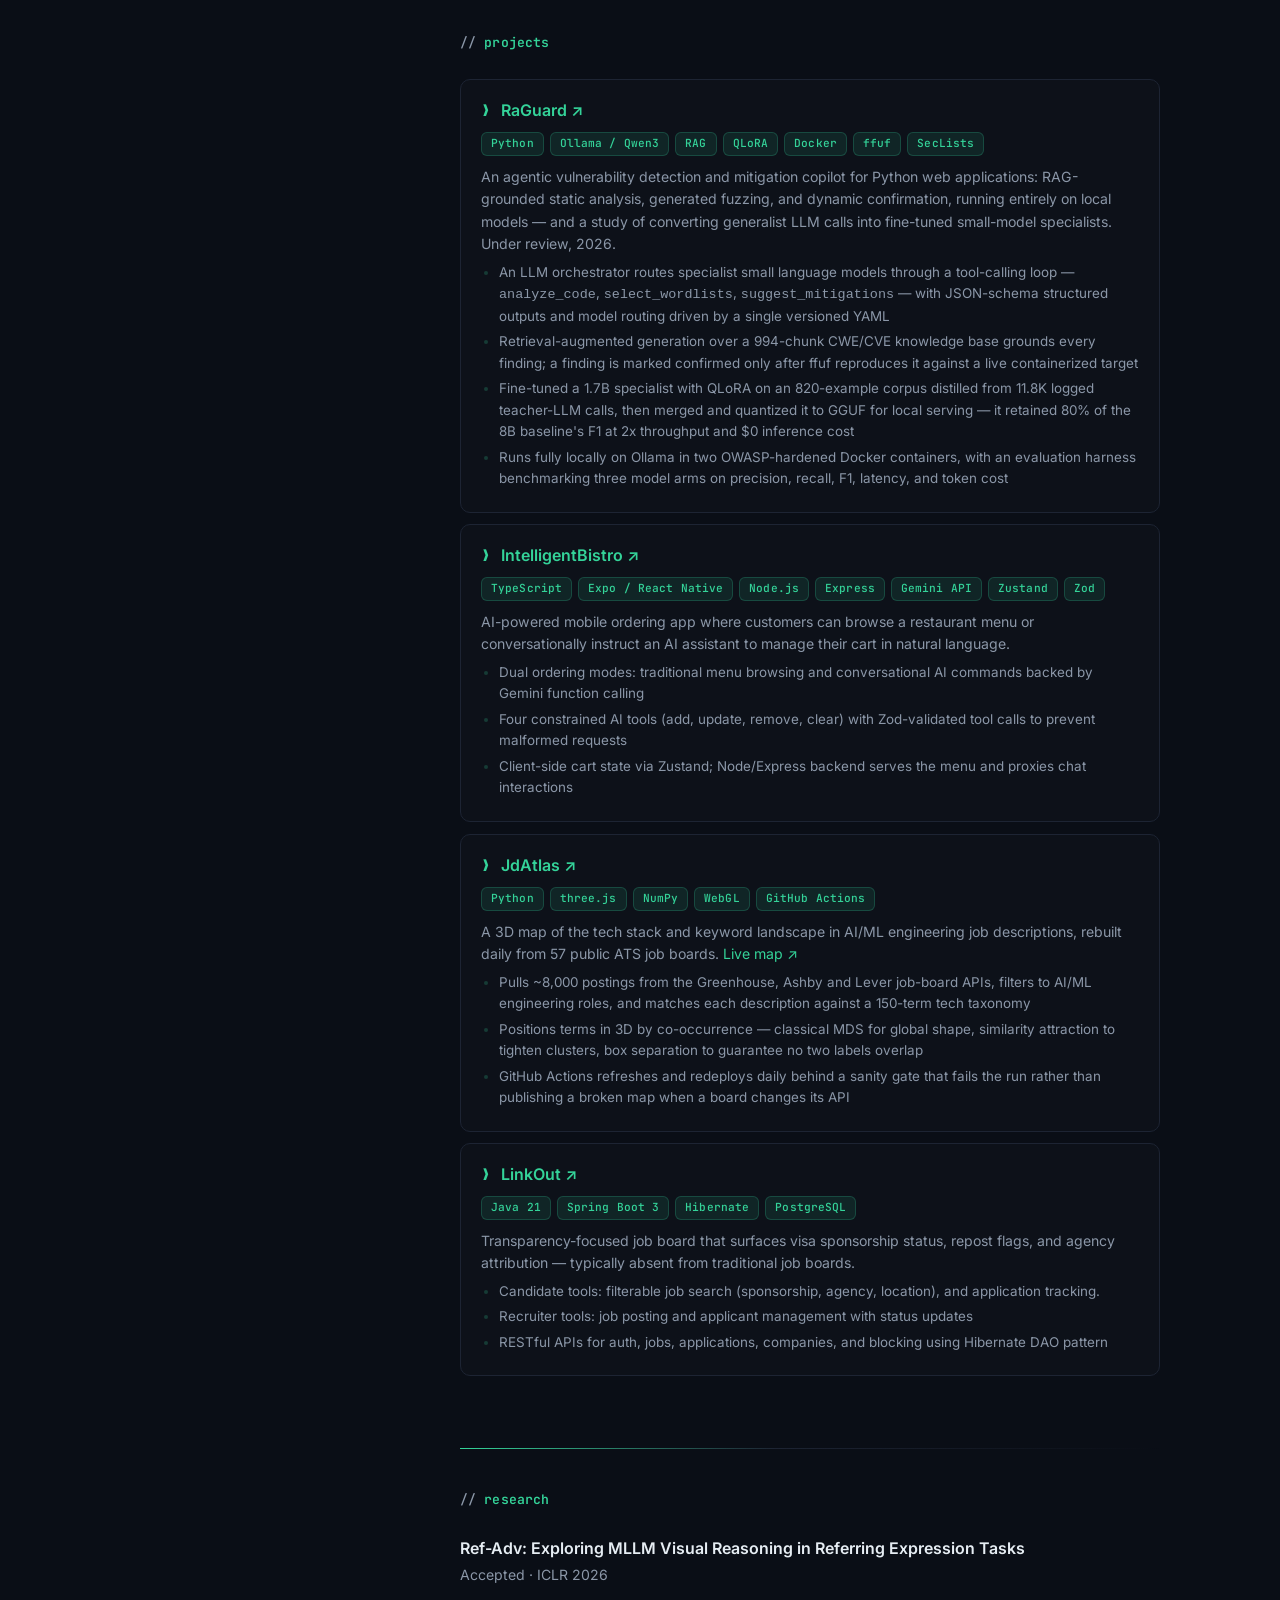
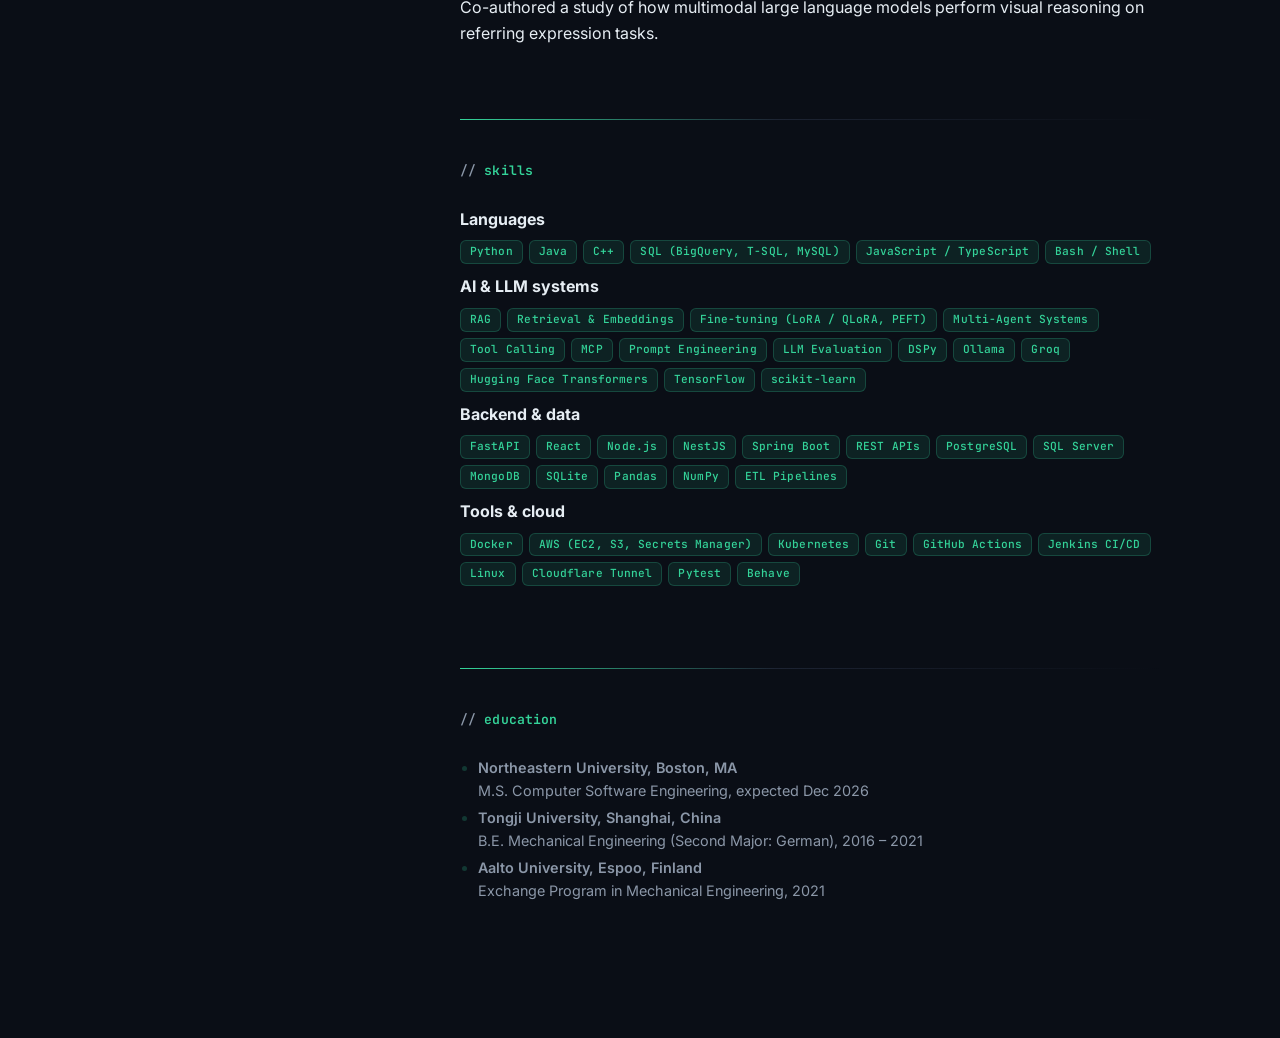
==== commit 97eb1e61: "Update RaGuard card, rename jd-atlas to JdAtlas, refresh resume - RaGuard: reframe around the LLM-to" ====
--- a/index.html
+++ b/index.html
@@ -60,7 +60,7 @@
                         <h3>Interlock Systems — Founding AI Engineer Intern</h3>
                         <span class="meta">Jun 2026 – Sept 2026</span>
                     </div>
-                    <p class="job-company">Harvard startup · Boston, MA</p>
+                    <p class="job-company">Harvard startup</p>
                     <ul>
                         <li>Built core platform features from scratch as a founding engineer on a multi-agent AI system that automates manufacturing workflows from engineering documents into ERP/MRP systems, contributing to a successful $24K Stage 1 customer deployment and onsite implementation.</li>
                         <li>Built a SAP S/4HANA ERP integration with SAP CAP (Node.js), exposing SAP-identical OData APIs and a 12-app Fiori launchpad as the reference system for a product planning pilot with a Fortune 500 chemical manufacturer.</li>
@@ -113,15 +113,17 @@
                     <span class="tag">Python</span>
                     <span class="tag">Ollama / Qwen3</span>
                     <span class="tag">RAG</span>
+                    <span class="tag">QLoRA</span>
                     <span class="tag">Docker</span>
                     <span class="tag">ffuf</span>
                     <span class="tag">SecLists</span>
                 </div>
-                <p>A vulnerability detection and mitigation copilot for Python web applications: RAG-grounded static analysis, generated fuzzing, and dynamic validation, running entirely on local models. Under review, 2026.</p>
+                <p>An agentic vulnerability detection and mitigation copilot for Python web applications: RAG-grounded static analysis, generated fuzzing, and dynamic confirmation, running entirely on local models — and a study of converting generalist LLM calls into fine-tuned small-model specialists. Under review, 2026.</p>
                 <ul>
-                    <li>A generalist LLM orchestrator routes specialist SLMs through a tool-calling loop — <code>analyze_code</code>, <code>select_wordlists</code>, <code>suggest_mitigations</code> — with model routing driven by a single versioned YAML</li>
-                    <li>RAG over a CWE/CVE knowledge base grounds every finding; a finding is marked confirmed only after ffuf reproduces it against a live containerized target</li>
-                    <li>Runs fully locally on Ollama, isolated in two OWASP-hardened Docker containers, with an evaluation harness scoring latency, cost, precision, recall, and F1</li>
+                    <li>An LLM orchestrator routes specialist small language models through a tool-calling loop — <code>analyze_code</code>, <code>select_wordlists</code>, <code>suggest_mitigations</code> — with JSON-schema structured outputs and model routing driven by a single versioned YAML</li>
+                    <li>Retrieval-augmented generation over a 994-chunk CWE/CVE knowledge base grounds every finding; a finding is marked confirmed only after ffuf reproduces it against a live containerized target</li>
+                    <li>Fine-tuned a 1.7B specialist with QLoRA on an 820-example corpus distilled from 11.8K logged teacher-LLM calls, then merged and quantized it to GGUF for local serving — it retained 80% of the 8B baseline's F1 at 2x throughput and $0 inference cost</li>
+                    <li>Runs fully locally on Ollama in two OWASP-hardened Docker containers, with an evaluation harness benchmarking three model arms on precision, recall, F1, latency, and token cost</li>
                 </ul>
             </div>
             <div class="project-card">
@@ -143,7 +145,7 @@
                 </ul>
             </div>
             <div class="project-card">
-                <h3><a href="https://github.com/linnnn102/jd-atlas" target="_blank" rel="noopener">jd-atlas ↗</a></h3>
+                <h3><a href="https://github.com/linnnn102/jd-atlas" target="_blank" rel="noopener">JdAtlas ↗</a></h3>
                 <div class="tags">
                     <span class="tag">Python</span>
                     <span class="tag">three.js</span>
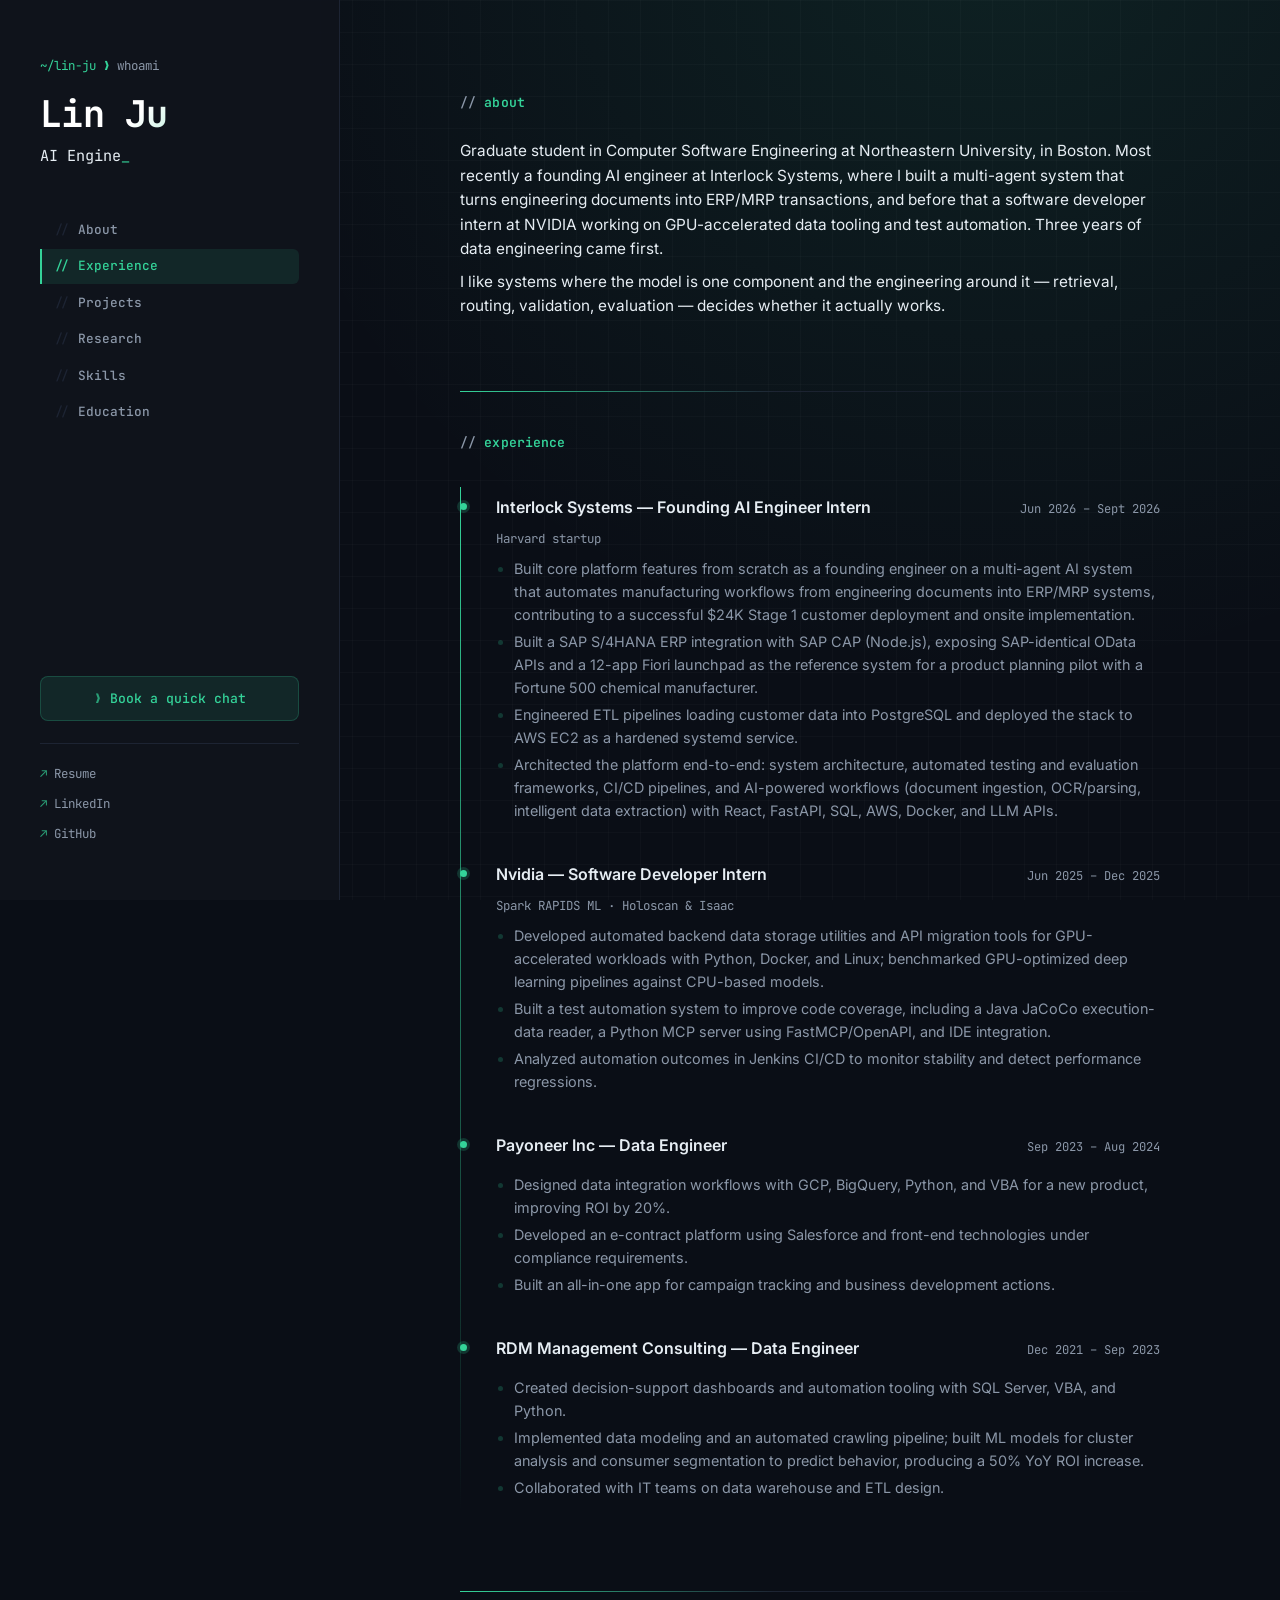
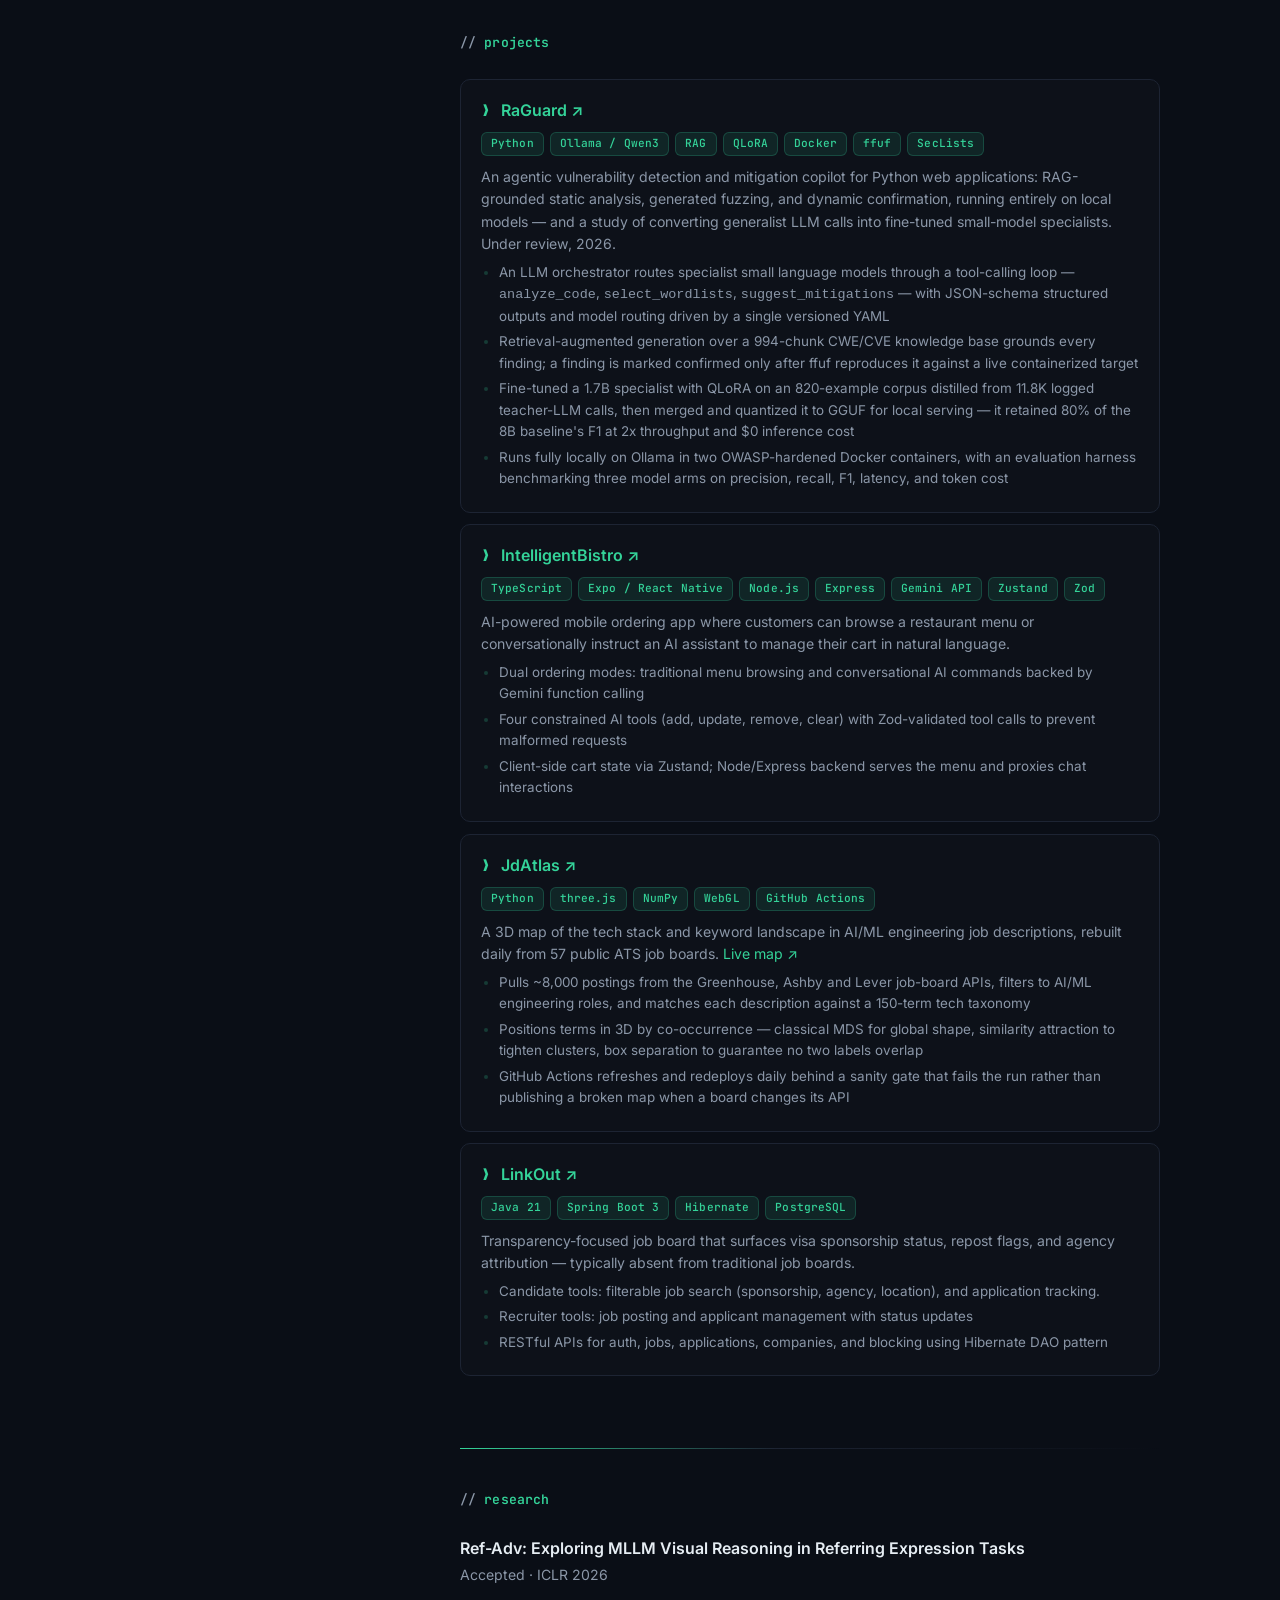
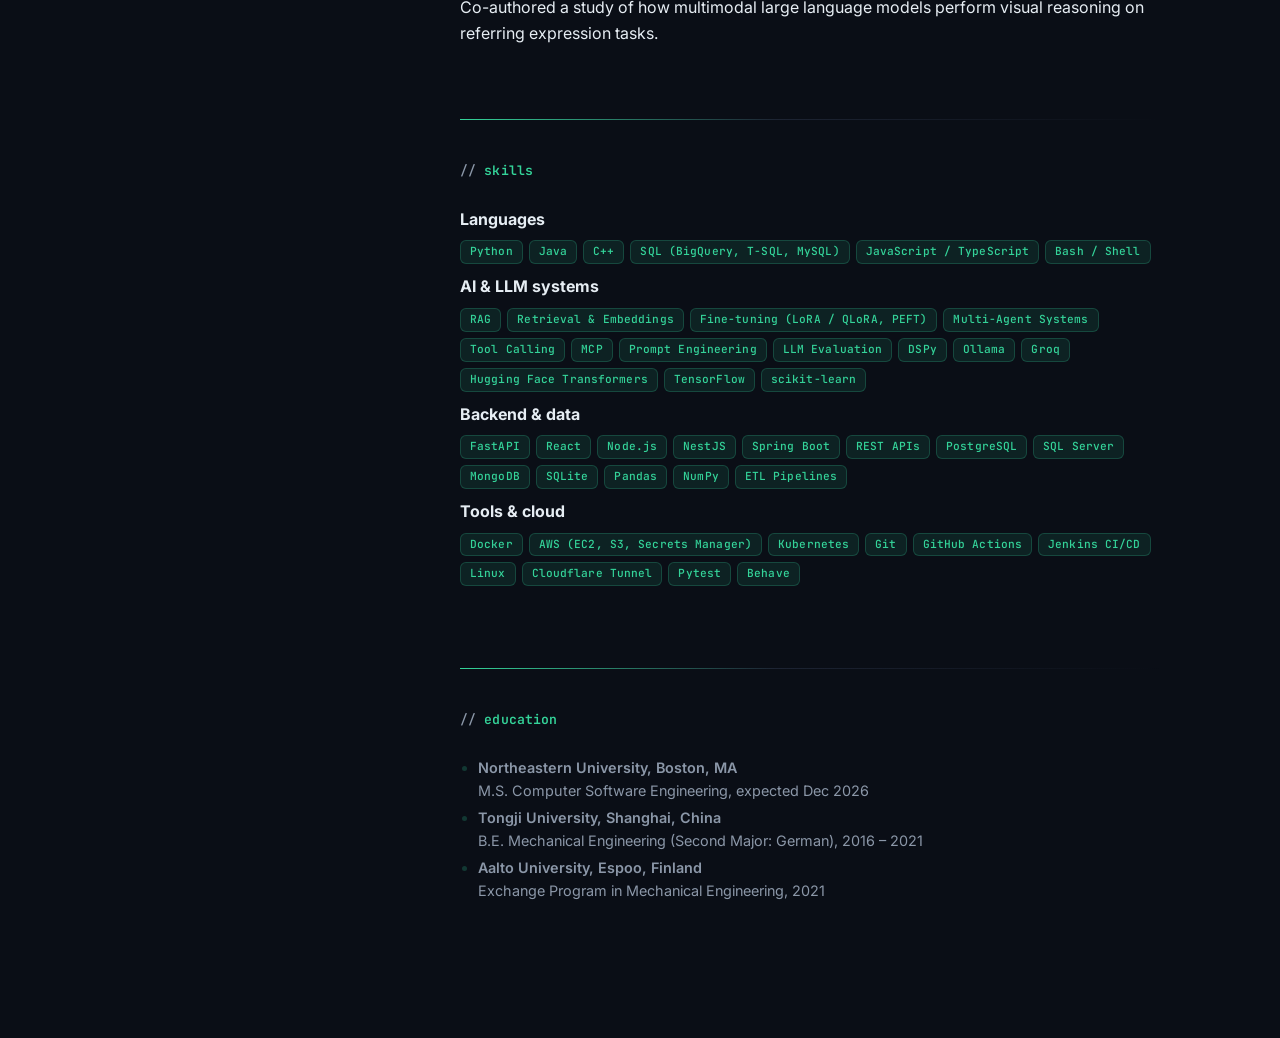
==== commit 086e12f8: "add meeting link" ====
--- a/index.html
+++ b/index.html
@@ -27,10 +27,15 @@
             <a class="nav-link" href="#education">Education</a>
         </nav>
     </div>
-    <div class="sidebar-links">
-        <a href="./Lin_Ju_Resume.pdf" target="_blank" rel="noopener">Resume</a>
-        <a href="https://linkedin.com/in/linnnnj" target="_blank" rel="noopener">LinkedIn</a>
-        <a href="https://github.com/linnnn102" target="_blank" rel="noopener">GitHub</a>
+    <div class="sidebar-bottom">
+        <a class="sidebar-cta" href="https://calendar.app.google/1Zsmz2pRzE6P2yzr8" target="_blank" rel="noopener">
+            <span class="sidebar-cta-icon" aria-hidden="true">❯</span> Book a quick chat
+        </a>
+        <div class="sidebar-links">
+            <a href="./Lin_Ju_Resume.pdf" target="_blank" rel="noopener">Resume</a>
+            <a href="https://linkedin.com/in/linnnnj" target="_blank" rel="noopener">LinkedIn</a>
+            <a href="https://github.com/linnnn102" target="_blank" rel="noopener">GitHub</a>
+        </div>
     </div>
 </header>
 
--- a/css/styles.css
+++ b/css/styles.css
@@ -147,6 +147,35 @@
 
 .nav-link.active::before { color: var(--accent); }
 
+.sidebar-bottom {
+    display: flex;
+    flex-direction: column;
+    gap: 22px;
+}
+
+.sidebar-cta {
+    display: block;
+    font-family: var(--mono);
+    font-size: 0.82rem;
+    font-weight: 500;
+    color: var(--accent);
+    text-align: center;
+    padding: 11px 14px;
+    border: 1px solid var(--accent-line);
+    border-radius: 8px;
+    background: var(--accent-soft);
+    transition: background 0.15s, border-color 0.15s, transform 0.15s;
+}
+
+.sidebar-cta-icon { opacity: 0.7; }
+
+.sidebar-cta:hover {
+    background: rgba(52, 211, 153, 0.18);
+    border-color: var(--accent);
+    text-decoration: none;
+    transform: translateY(-1px);
+}
+
 .sidebar-links {
     display: flex;
     flex-direction: column;
@@ -419,6 +448,10 @@
 
     .nav-link.active { border-color: var(--accent); }
 
+    .sidebar-bottom { gap: 0; }
+
+    .sidebar-cta { margin-top: 18px; }
+
     .sidebar-links {
         flex-direction: row;
         flex-wrap: wrap;
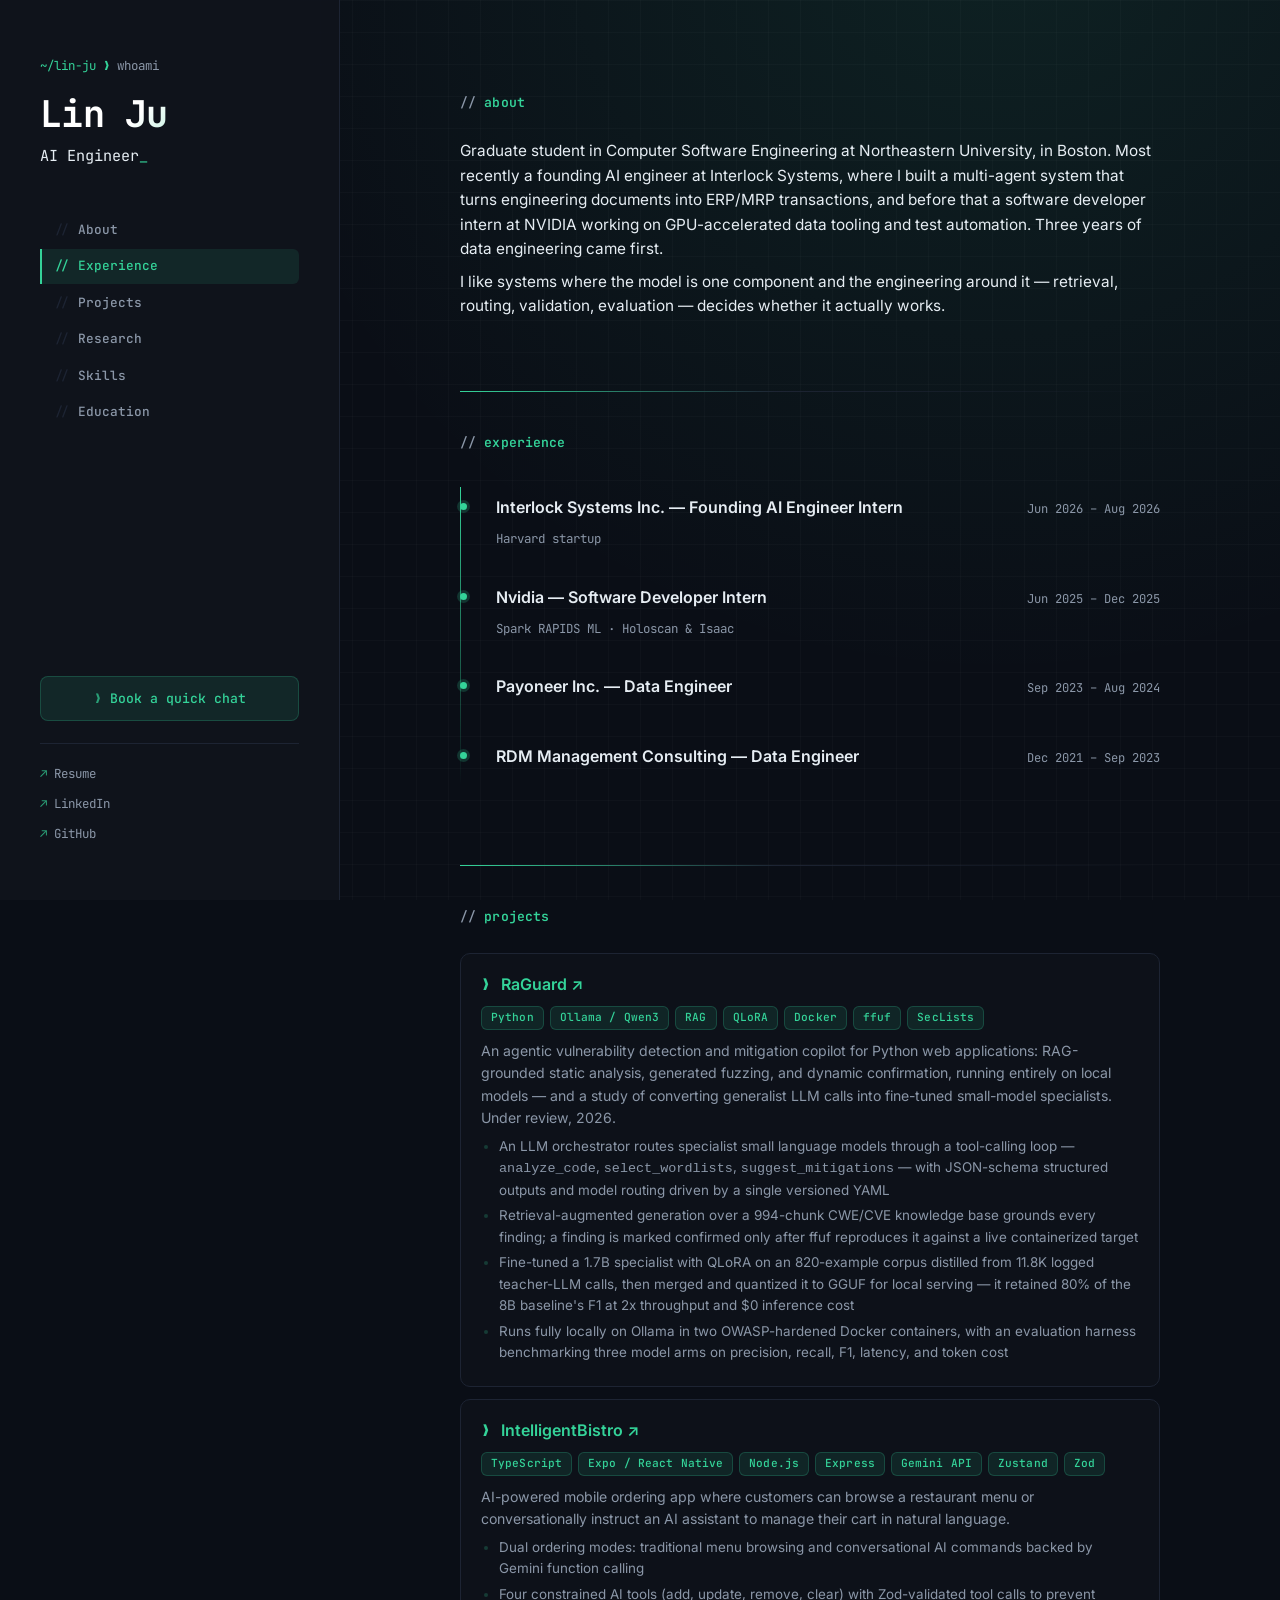
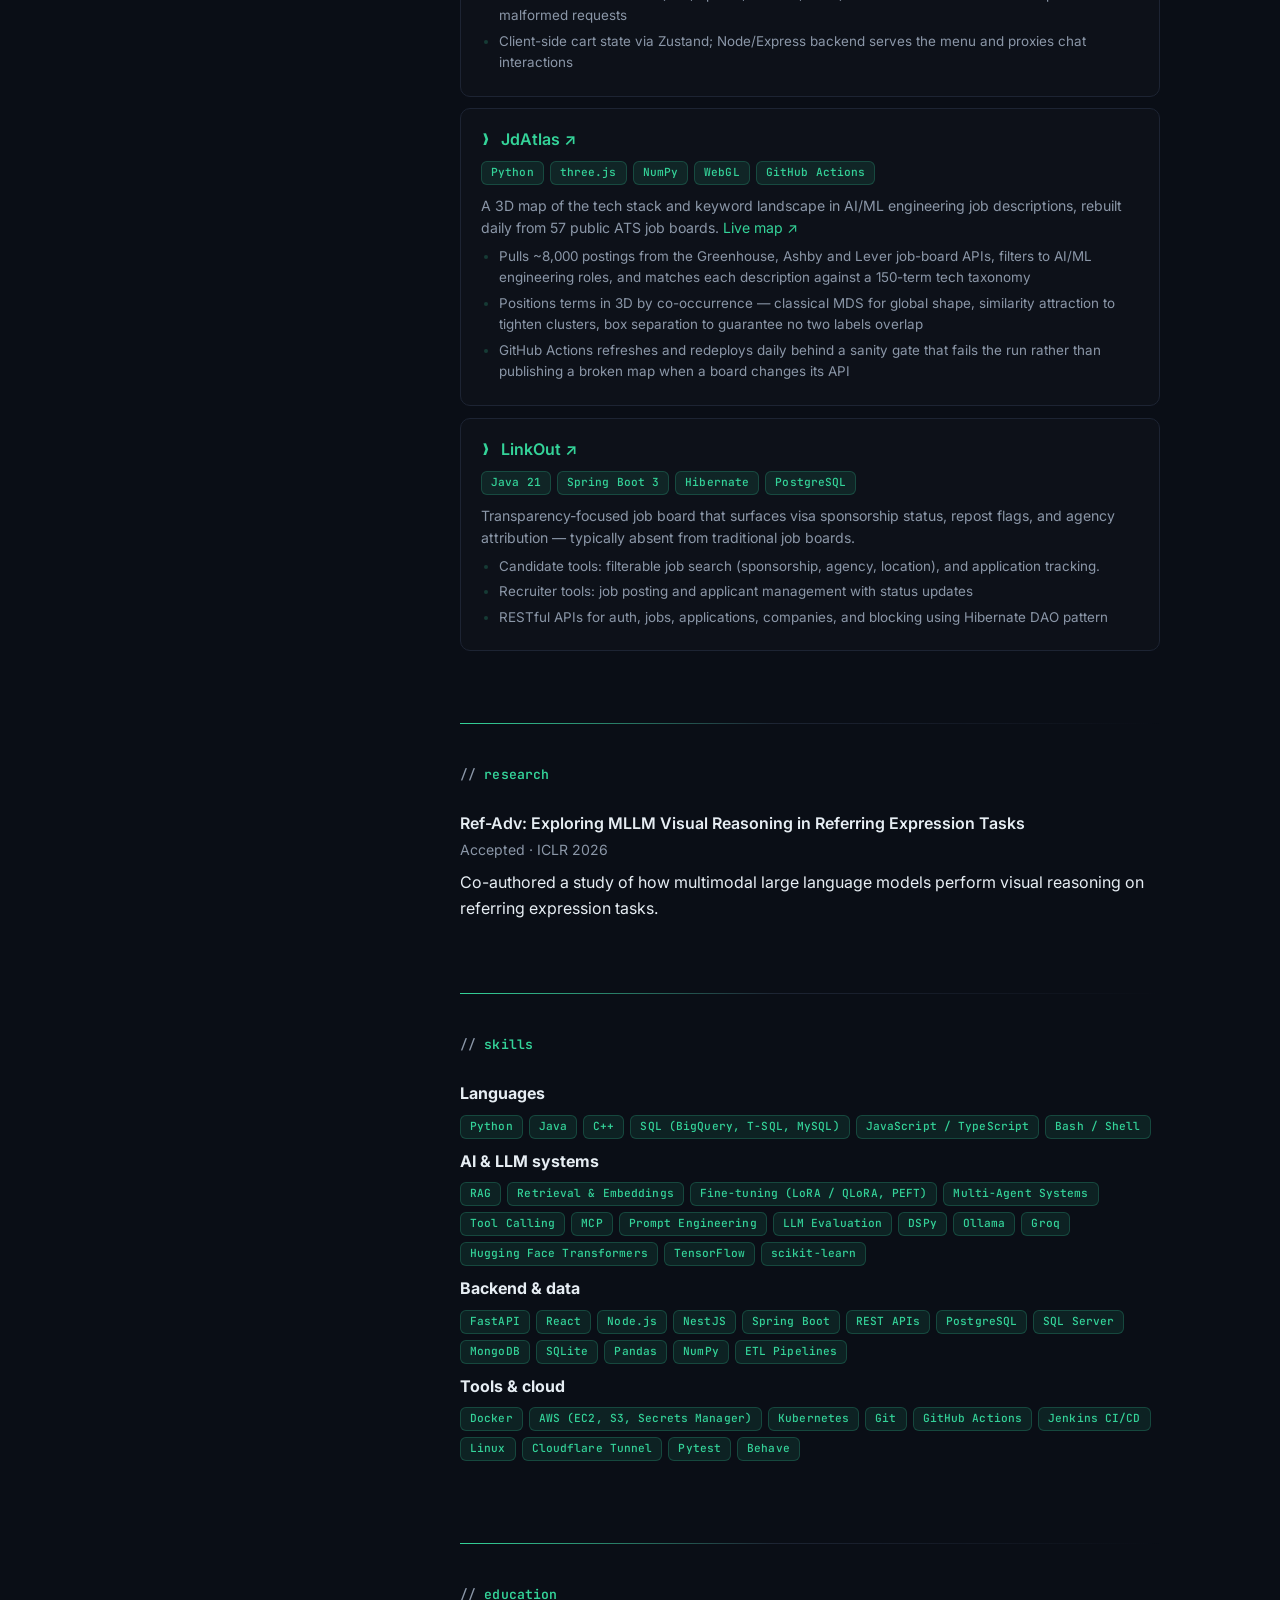
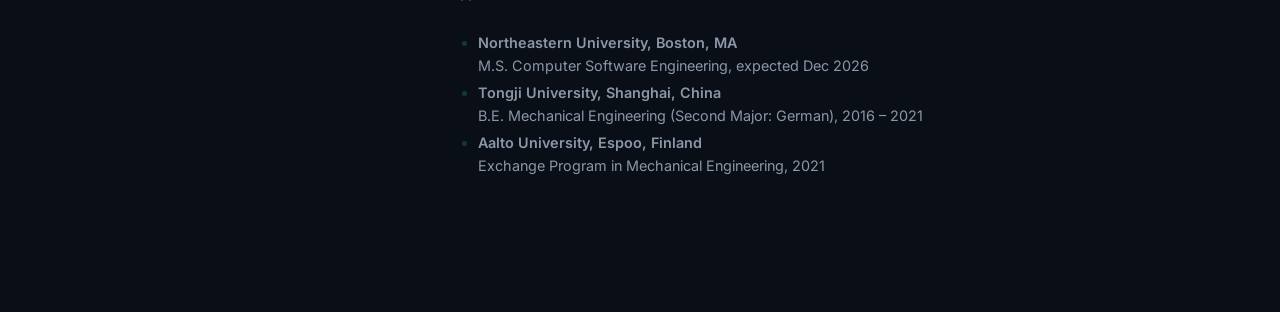
==== commit 4cbfb1ad: "Update resume and simplify experience entries Co-Authored-By: Claude Opus 5.5 <noreply@anthropic.com" ====
--- a/index.html
+++ b/index.html
@@ -62,16 +62,10 @@
             <div class="timeline">
                 <article class="job">
                     <div class="job-header">
-                        <h3>Interlock Systems — Founding AI Engineer Intern</h3>
-                        <span class="meta">Jun 2026 – Sept 2026</span>
+                        <h3>Interlock Systems Inc. — Founding AI Engineer Intern</h3>
+                        <span class="meta">Jun 2026 – Aug 2026</span>
                     </div>
                     <p class="job-company">Harvard startup</p>
-                    <ul>
-                        <li>Built core platform features from scratch as a founding engineer on a multi-agent AI system that automates manufacturing workflows from engineering documents into ERP/MRP systems, contributing to a successful $24K Stage 1 customer deployment and onsite implementation.</li>
-                        <li>Built a SAP S/4HANA ERP integration with SAP CAP (Node.js), exposing SAP-identical OData APIs and a 12-app Fiori launchpad as the reference system for a product planning pilot with a Fortune 500 chemical manufacturer.</li>
-                        <li>Engineered ETL pipelines loading customer data into PostgreSQL and deployed the stack to AWS EC2 as a hardened systemd service.</li>
-                        <li>Architected the platform end-to-end: system architecture, automated testing and evaluation frameworks, CI/CD pipelines, and AI-powered workflows (document ingestion, OCR/parsing, intelligent data extraction) with React, FastAPI, SQL, AWS, Docker, and LLM APIs.</li>
-                    </ul>
                 </article>
                 <article class="job">
                     <div class="job-header">
@@ -79,33 +73,18 @@
                         <span class="meta">Jun 2025 – Dec 2025</span>
                     </div>
                     <p class="job-company">Spark RAPIDS ML · Holoscan &amp; Isaac</p>
-                    <ul>
-                        <li>Developed automated backend data storage utilities and API migration tools for GPU-accelerated workloads with Python, Docker, and Linux; benchmarked GPU-optimized deep learning pipelines against CPU-based models.</li>
-                        <li>Built a test automation system to improve code coverage, including a Java JaCoCo execution-data reader, a Python MCP server using FastMCP/OpenAPI, and IDE integration.</li>
-                        <li>Analyzed automation outcomes in Jenkins CI/CD to monitor stability and detect performance regressions.</li>
-                    </ul>
                 </article>
                 <article class="job">
                     <div class="job-header">
-                        <h3>Payoneer Inc — Data Engineer</h3>
+                        <h3>Payoneer Inc. — Data Engineer</h3>
                         <span class="meta">Sep 2023 – Aug 2024</span>
                     </div>
-                    <ul>
-                        <li>Designed data integration workflows with GCP, BigQuery, Python, and VBA for a new product, improving ROI by 20%.</li>
-                        <li>Developed an e-contract platform using Salesforce and front-end technologies under compliance requirements.</li>
-                        <li>Built an all-in-one app for campaign tracking and business development actions.</li>
-                    </ul>
                 </article>
                 <article class="job">
                     <div class="job-header">
                         <h3>RDM Management Consulting — Data Engineer</h3>
                         <span class="meta">Dec 2021 – Sep 2023</span>
                     </div>
-                    <ul>
-                        <li>Created decision-support dashboards and automation tooling with SQL Server, VBA, and Python.</li>
-                        <li>Implemented data modeling and an automated crawling pipeline; built ML models for cluster analysis and consumer segmentation to predict behavior, producing a 50% YoY ROI increase.</li>
-                        <li>Collaborated with IT teams on data warehouse and ETL design.</li>
-                    </ul>
                 </article>
             </div>
         </section>
--- a/css/styles.css
+++ b/css/styles.css
@@ -338,6 +338,8 @@
     margin: 0 0 8px;
 }
 
+.job-company:last-child { margin-bottom: 0; }
+
 /* ── Tags / Badges ────────────────────────────────── */
 .tags {
     display: flex;
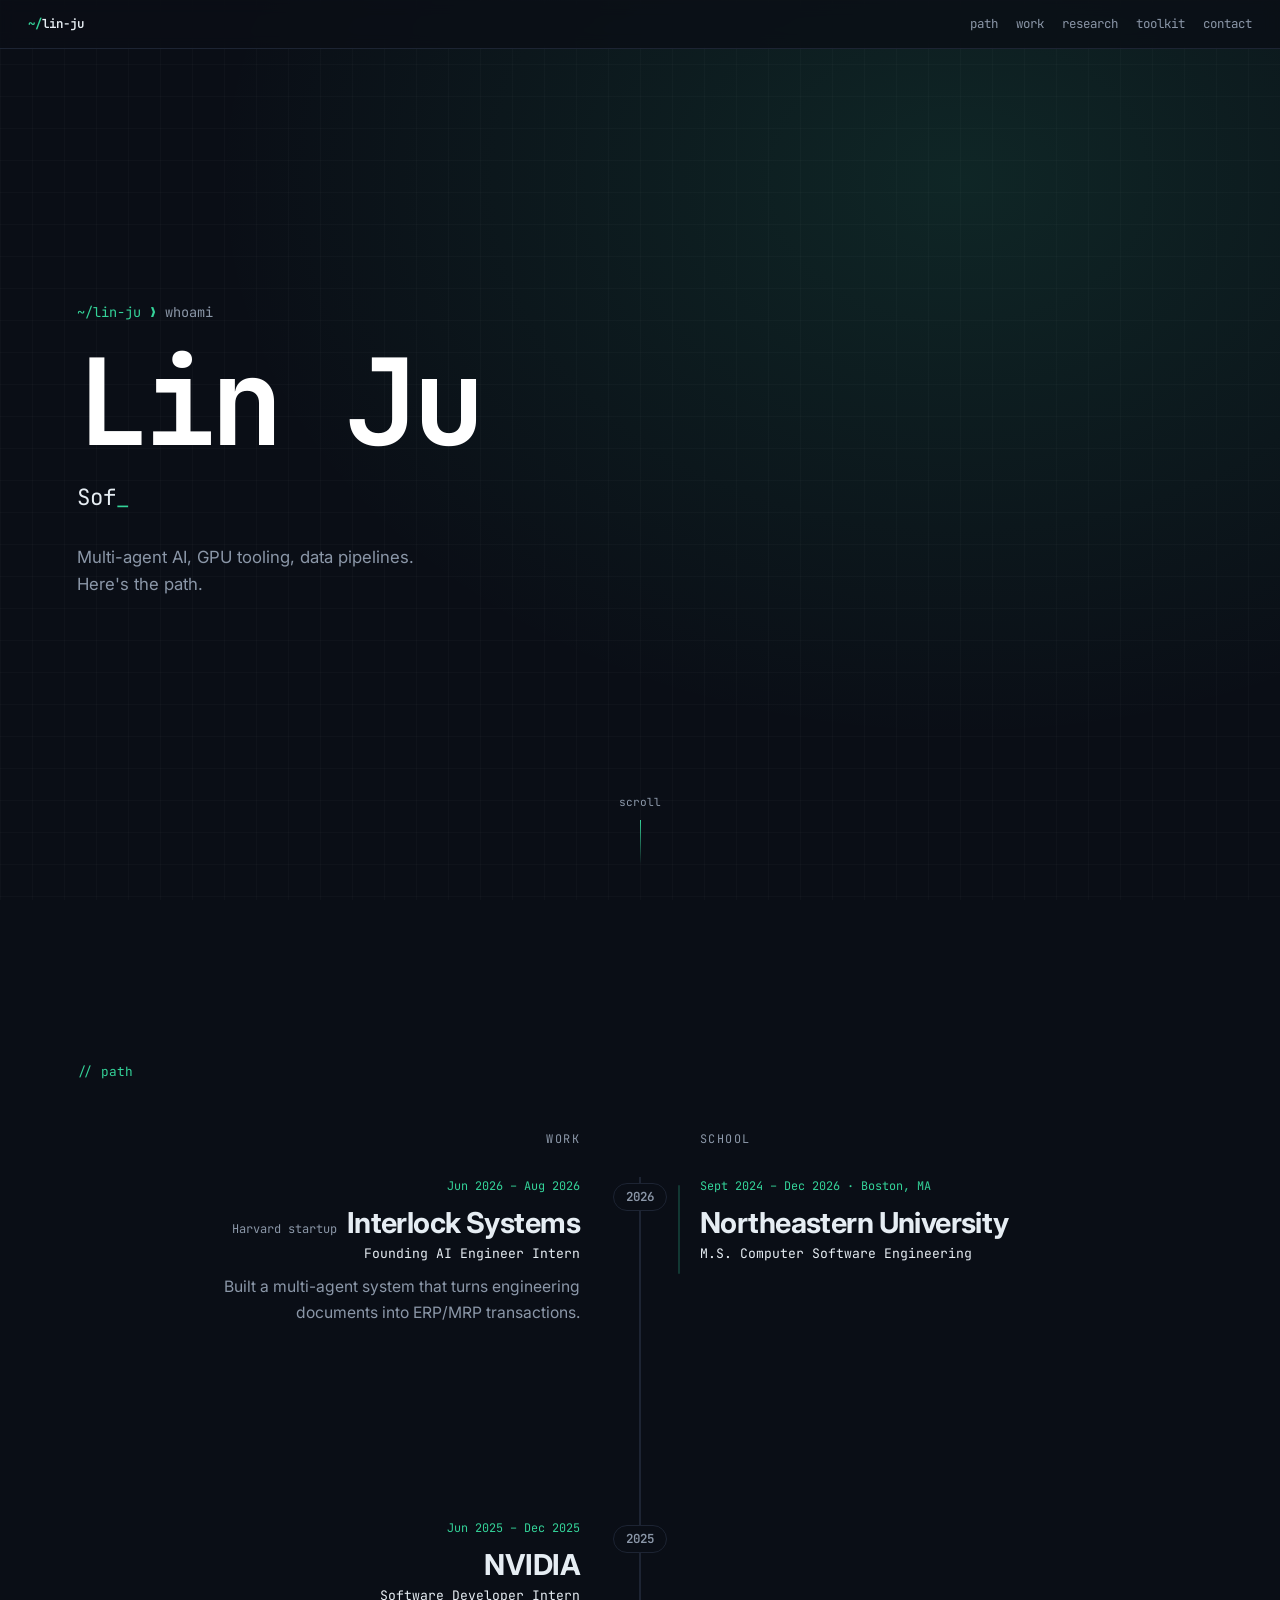
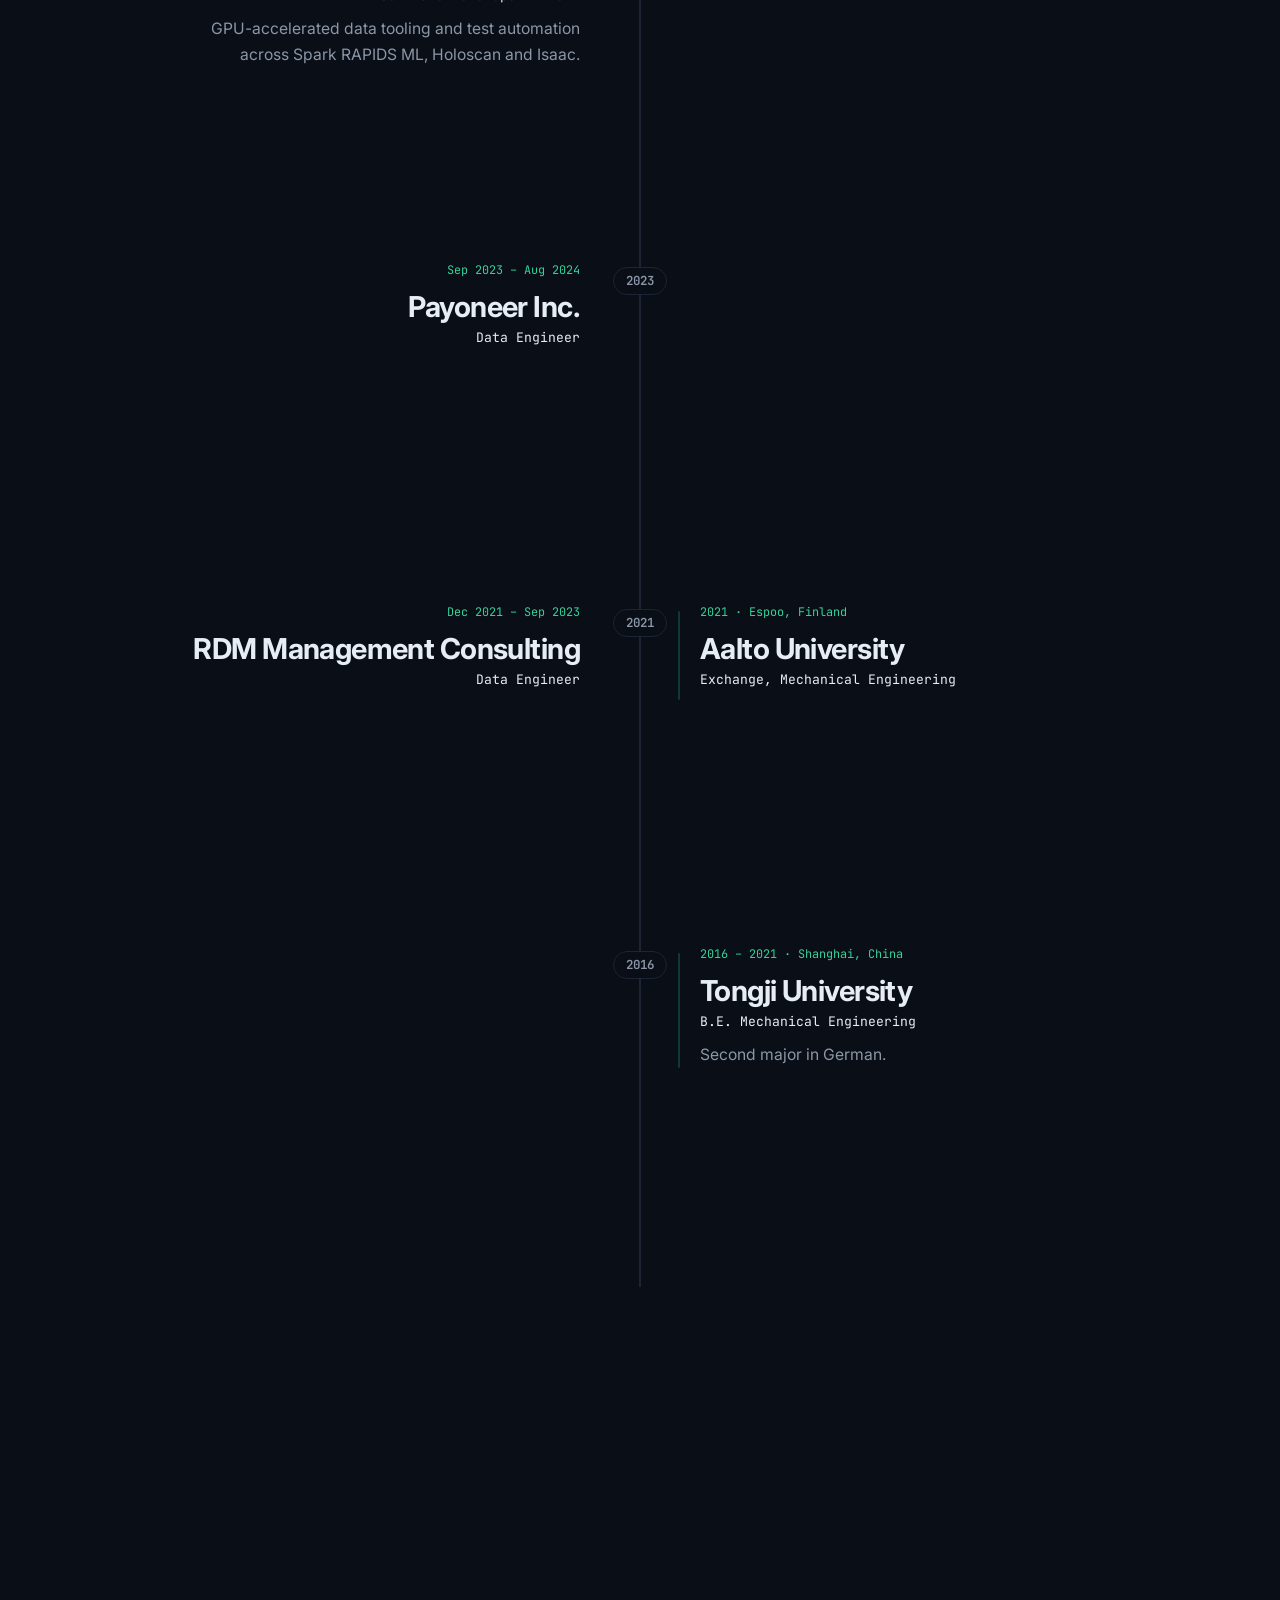
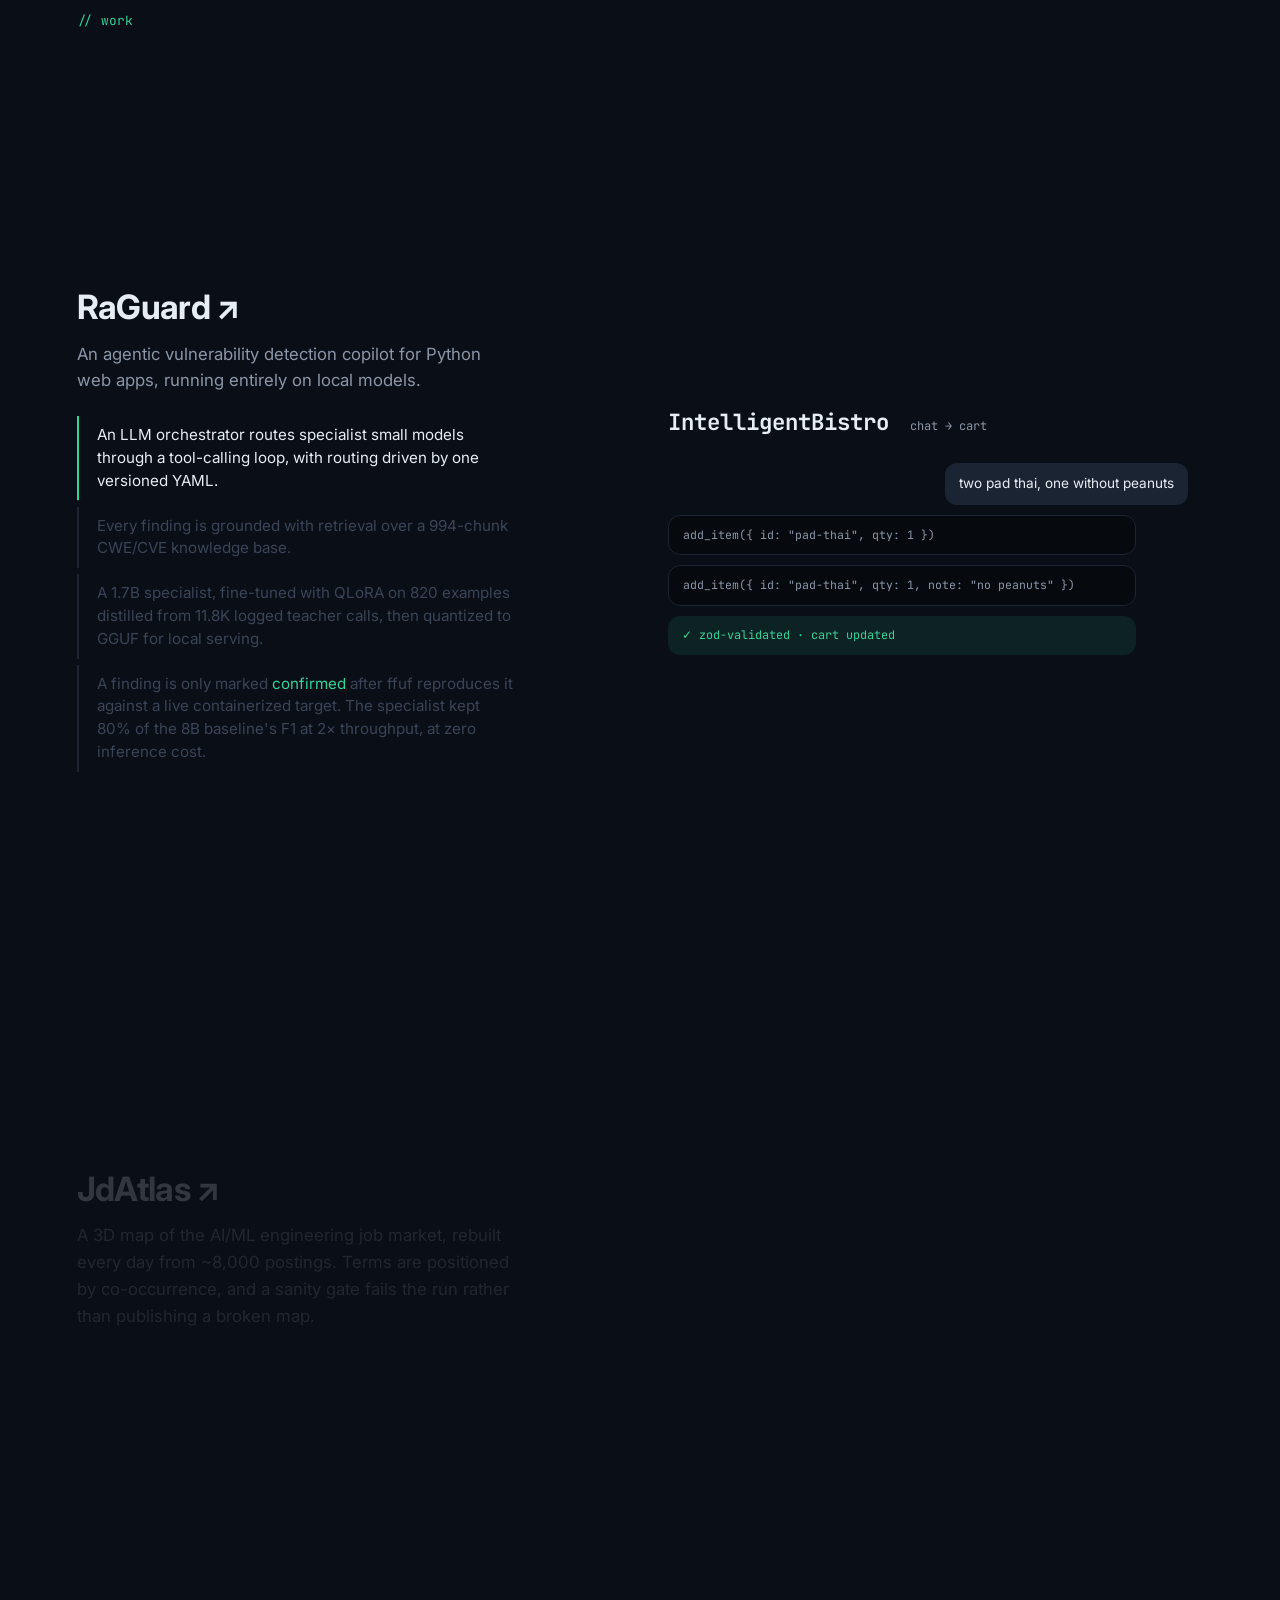
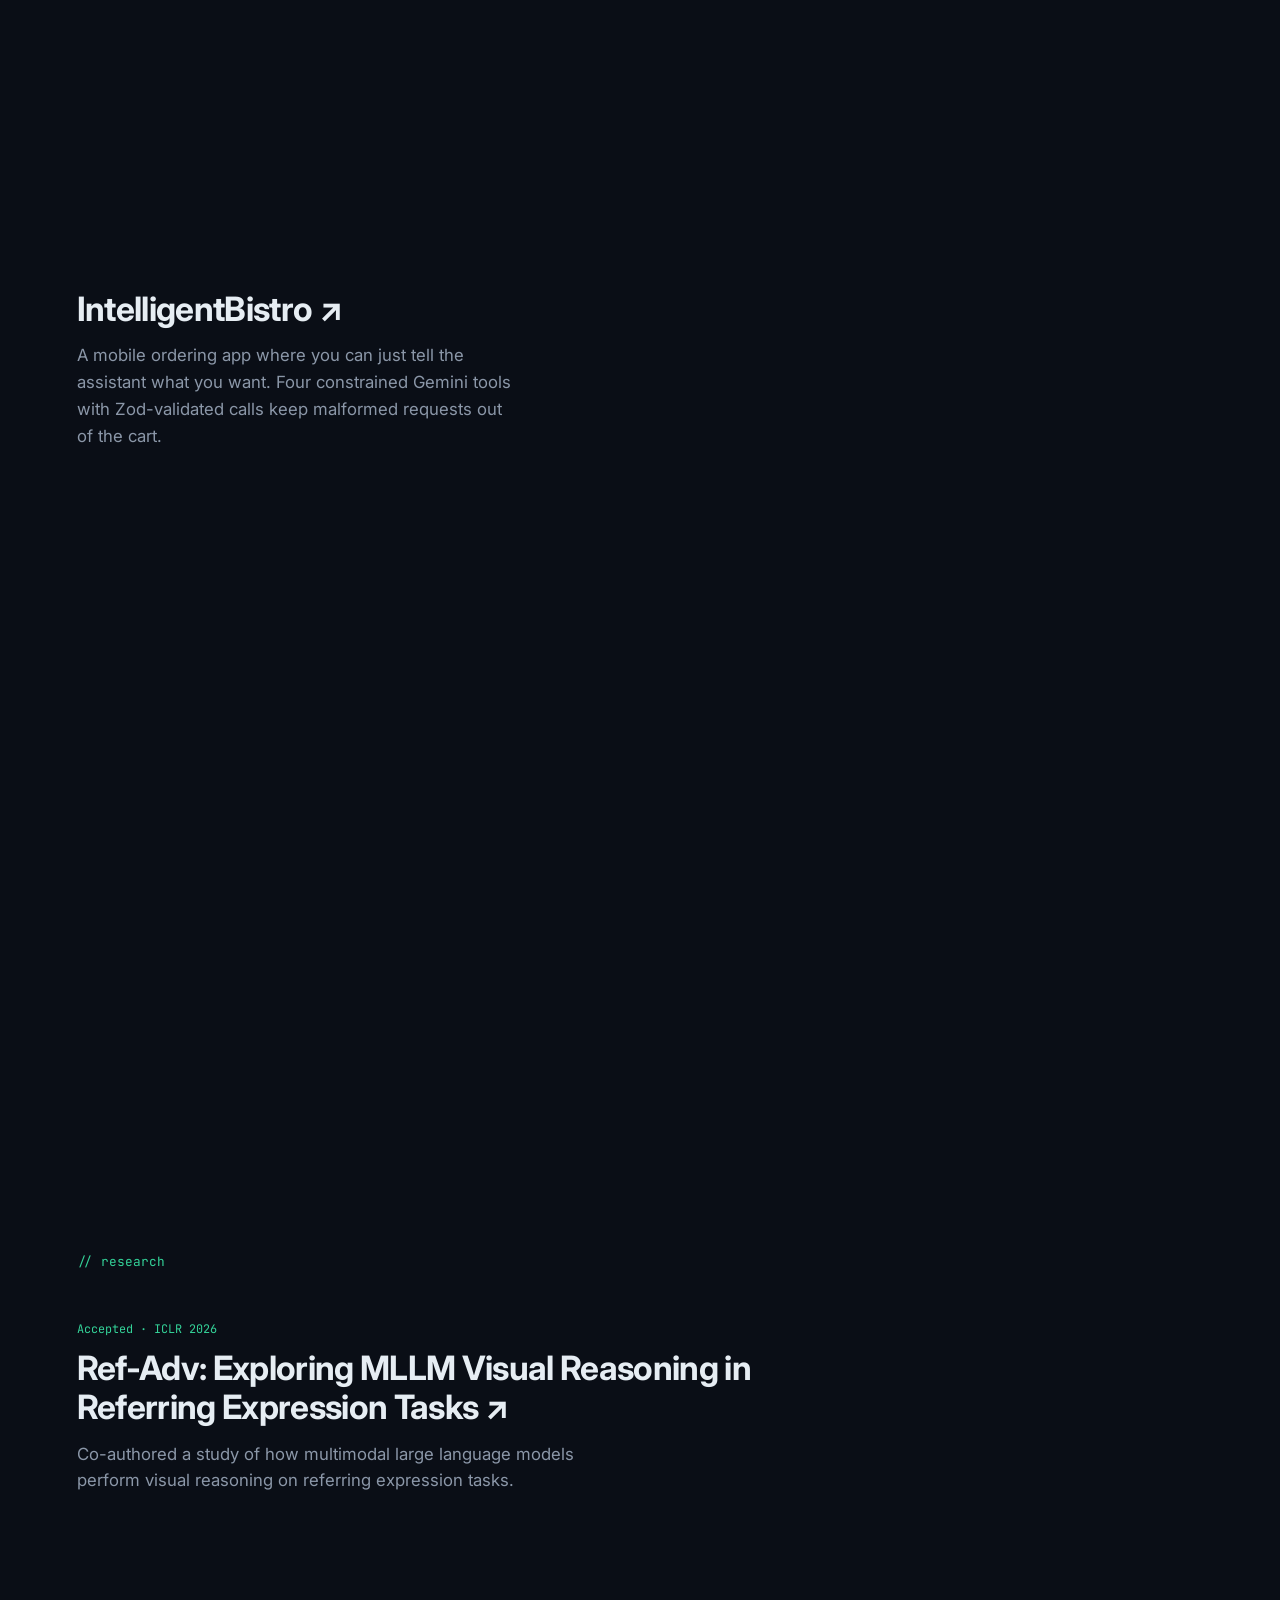
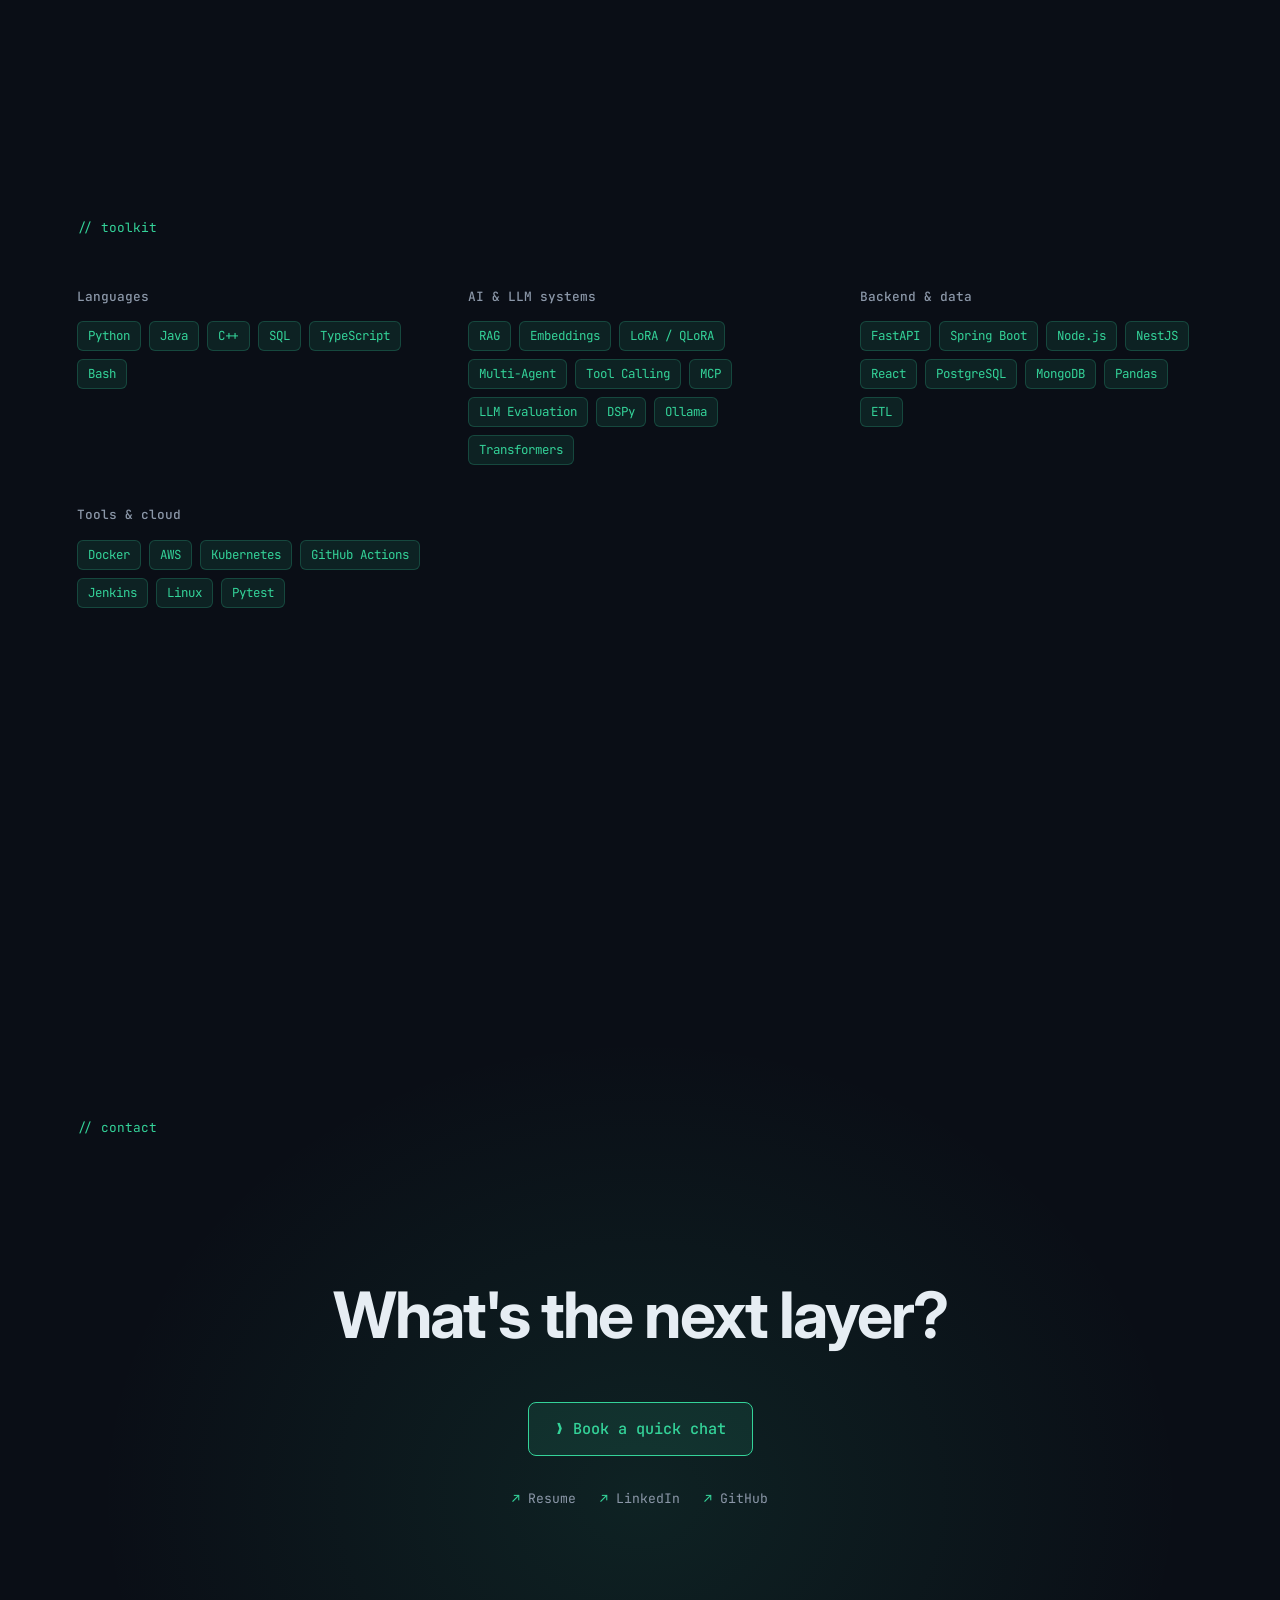
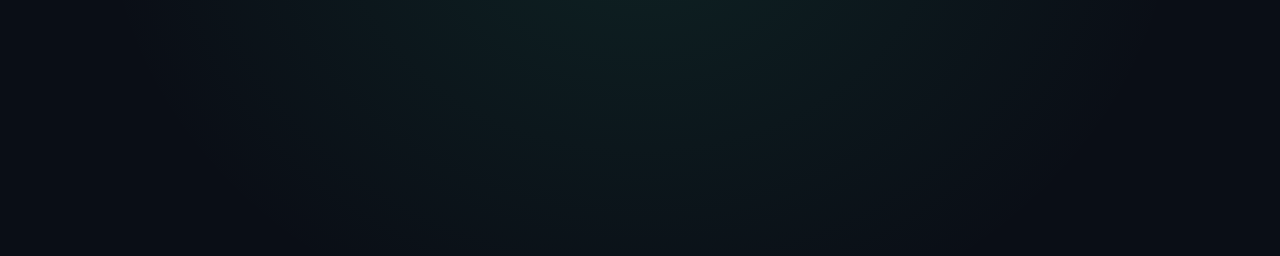
==== commit 81ab837b: "Redesign homepage as a scrollytelling page Center-line work/school timeline, scroll-driven project s" ====
--- a/index.html
+++ b/index.html
@@ -7,316 +7,194 @@
     <link rel="preconnect" href="https://fonts.googleapis.com">
     <link rel="preconnect" href="https://fonts.gstatic.com" crossorigin>
     <link href="https://fonts.googleapis.com/css2?family=Inter:wght@400;500;600;700;800&family=JetBrains+Mono:wght@400;500;600;700&display=swap" rel="stylesheet">
-    <link rel="stylesheet" href="./css/styles.css">
+    <link rel="stylesheet" href="./css/scrolly.css">
 </head>
 <body>
 
-<header class="sidebar">
-    <div class="sidebar-top">
-        <div class="sidebar-intro">
-            <p class="sidebar-prompt"><span class="sidebar-path">~/lin-ju</span> <span class="sidebar-caret">❯</span> whoami</p>
-            <h1 class="sidebar-name">Lin Ju</h1>
-            <p class="sidebar-role"><span id="typed"></span><span class="type-caret" aria-hidden="true">_</span></p>
-        </div>
-        <nav class="sidebar-nav" aria-label="Section navigation">
-            <a class="nav-link" href="#about">About</a>
-            <a class="nav-link" href="#experience">Experience</a>
-            <a class="nav-link" href="#projects">Projects</a>
-            <a class="nav-link" href="#research">Research</a>
-            <a class="nav-link" href="#skills">Skills</a>
-            <a class="nav-link" href="#education">Education</a>
-        </nav>
-    </div>
-    <div class="sidebar-bottom">
-        <a class="sidebar-cta" href="https://calendar.app.google/1Zsmz2pRzE6P2yzr8" target="_blank" rel="noopener">
-            <span class="sidebar-cta-icon" aria-hidden="true">❯</span> Book a quick chat
-        </a>
-        <div class="sidebar-links">
-            <a href="./Lin_Ju_Resume.pdf" target="_blank" rel="noopener">Resume</a>
-            <a href="https://linkedin.com/in/linnnnj" target="_blank" rel="noopener">LinkedIn</a>
-            <a href="https://github.com/linnnn102" target="_blank" rel="noopener">GitHub</a>
-        </div>
-    </div>
+<div class="progress" aria-hidden="true"><span id="progress-bar"></span></div>
+
+<header class="topbar">
+    <a class="topbar-name" href="#top"><span class="accent">~/</span>lin-ju</a>
+    <nav class="topbar-nav" aria-label="Chapters">
+        <a href="#path" data-chapter="path">path</a>
+        <a href="#work" data-chapter="work">work</a>
+        <a href="#research" data-chapter="research">research</a>
+        <a href="#toolkit" data-chapter="toolkit">toolkit</a>
+        <a href="#contact" data-chapter="contact">contact</a>
+    </nav>
 </header>
 
-<div class="page-wrap">
-    <main class="container">
-
-        <section id="about" class="card">
-            <h2>About</h2>
-            <p>
-                Graduate student in Computer Software Engineering at Northeastern University, in Boston.
-                Most recently a founding AI engineer at Interlock Systems, where I built a multi-agent system
-                that turns engineering documents into ERP/MRP transactions, and before that a software developer
-                intern at NVIDIA working on GPU-accelerated data tooling and test automation. Three years of
-                data engineering came first.
-            </p>
-            <p>
-                I like systems where the model is one component and the engineering around it — retrieval,
-                routing, validation, evaluation — decides whether it actually works.
-            </p>
-        </section>
-
-        <section id="experience" class="card">
-            <h2>Experience</h2>
-            <div class="timeline">
-                <article class="job">
-                    <div class="job-header">
-                        <h3>Interlock Systems Inc. — Founding AI Engineer Intern</h3>
-                        <span class="meta">Jun 2026 – Aug 2026</span>
-                    </div>
-                    <p class="job-company">Harvard startup</p>
-                </article>
-                <article class="job">
-                    <div class="job-header">
-                        <h3>Nvidia — Software Developer Intern</h3>
-                        <span class="meta">Jun 2025 – Dec 2025</span>
-                    </div>
-                    <p class="job-company">Spark RAPIDS ML · Holoscan &amp; Isaac</p>
-                </article>
-                <article class="job">
-                    <div class="job-header">
-                        <h3>Payoneer Inc. — Data Engineer</h3>
-                        <span class="meta">Sep 2023 – Aug 2024</span>
-                    </div>
-                </article>
-                <article class="job">
-                    <div class="job-header">
-                        <h3>RDM Management Consulting — Data Engineer</h3>
-                        <span class="meta">Dec 2021 – Sep 2023</span>
-                    </div>
-                </article>
+<!-- ── 0. Hero ───────────────────────────────────── -->
+<section class="hero" id="top">
+    <p class="prompt"><span class="accent">~/lin-ju</span> <span class="accent">❯</span> whoami</p>
+    <h1 class="hero-name">Lin Ju</h1>
+    <p class="hero-role"><span id="typed"></span><span class="type-caret" aria-hidden="true">_</span></p>
+    <p class="hero-lede">Multi-agent AI, GPU tooling, data pipelines.<br>Here's the path.</p>
+    <div class="scroll-cue" aria-hidden="true"><span>scroll</span><i></i></div>
+</section>
+
+<!-- ── 1. The path (center-line timeline, most recent first) ── -->
+<section class="path" id="path" data-chapter="path">
+    <p class="kicker">// path</p>
+    <div class="path-heads" aria-hidden="true">
+        <span>work</span>
+        <span>school</span>
+    </div>
+    <div class="timeline">
+        <div class="timeline-line" aria-hidden="true"><span id="timeline-fill"></span></div>
+
+        <span class="year" style="grid-row: 1">2026</span>
+        <article class="entry work" style="grid-row: 1">
+            <span class="step-kicker">Jun 2026 – Aug 2026</span>
+            <h3><span class="mark">Harvard startup</span>Interlock Systems</h3>
+            <p class="entry-role">Founding AI Engineer Intern</p>
+            <p>Built a multi-agent system that turns engineering documents into ERP/MRP transactions.</p>
+        </article>
+        <article class="entry school" style="grid-row: 1 / span 2">
+            <span class="step-kicker">Sept 2024 – Dec 2026 · Boston, MA</span>
+            <h3>Northeastern University</h3>
+            <p class="entry-role">M.S. Computer Software Engineering</p>
+        </article>
+
+        <span class="year" style="grid-row: 2">2025</span>
+        <article class="entry work" style="grid-row: 2">
+            <span class="step-kicker">Jun 2025 – Dec 2025</span>
+            <h3>NVIDIA</h3>
+            <p class="entry-role">Software Developer Intern</p>
+            <p>GPU-accelerated data tooling and test automation across Spark RAPIDS ML, Holoscan and Isaac.</p>
+        </article>
+
+        <span class="year" style="grid-row: 3">2023</span>
+        <article class="entry work" style="grid-row: 3">
+            <span class="step-kicker">Sep 2023 – Aug 2024</span>
+            <h3>Payoneer Inc.</h3>
+            <p class="entry-role">Data Engineer</p>
+        </article>
+
+        <span class="year" style="grid-row: 4">2021</span>
+        <article class="entry work" style="grid-row: 4">
+            <span class="step-kicker">Dec 2021 – Sep 2023</span>
+            <h3>RDM Management Consulting</h3>
+            <p class="entry-role">Data Engineer</p>
+        </article>
+        <article class="entry school" style="grid-row: 4">
+            <span class="step-kicker">2021 · Espoo, Finland</span>
+            <h3>Aalto University</h3>
+            <p class="entry-role">Exchange, Mechanical Engineering</p>
+        </article>
+
+        <span class="year" style="grid-row: 5">2016</span>
+        <article class="entry school" style="grid-row: 5">
+            <span class="step-kicker">2016 – 2021 · Shanghai, China</span>
+            <h3>Tongji University</h3>
+            <p class="entry-role">B.E. Mechanical Engineering</p>
+            <p>Second major in German.</p>
+        </article>
+    </div>
+</section>
+
+<!-- ── 2. Work (sticky scenes) ───────────────────── -->
+<section class="scrolly scrolly--flip" id="work" data-chapter="work">
+    <p class="kicker">// work</p>
+    <div class="scrolly-graphic">
+        <div class="scenes">
+            <!-- RaGuard pipeline -->
+            <div class="scene" data-scene="raguard">
+                <p class="scene-title">RaGuard <span>pipeline</span></p>
+                <div class="pipeline">
+                    <div class="node" role="button" tabindex="0" data-node="1"><b>orchestrator</b><small>LLM · tool-calling loop</small></div>
+                    <div class="edge"></div>
+                    <div class="node" role="button" tabindex="0" data-node="2"><b>RAG</b><small>994 CWE/CVE chunks</small></div>
+                    <div class="edge"></div>
+                    <div class="node" role="button" tabindex="0" data-node="3"><b>Qwen3 1.7B</b><small>QLoRA specialist</small></div>
+                    <div class="edge"></div>
+                    <div class="node" role="button" tabindex="0" data-node="4"><b>ffuf · Docker</b><small>confirmed on live target</small></div>
+                </div>
+                <div class="stat" id="raguard-stat"><span class="stat-num">80%</span><span class="stat-label">of 8B F1 · 2× throughput · $0 inference</span></div>
             </div>
-        </section>
-
-        <section id="projects" class="card">
-            <h2>Projects</h2>
-            <div class="project-card">
-                <h3><a href="https://github.com/linnnn102/RaGuard" target="_blank" rel="noopener">RaGuard ↗</a></h3>
-                <div class="tags">
-                    <span class="tag">Python</span>
-                    <span class="tag">Ollama / Qwen3</span>
-                    <span class="tag">RAG</span>
-                    <span class="tag">QLoRA</span>
-                    <span class="tag">Docker</span>
-                    <span class="tag">ffuf</span>
-                    <span class="tag">SecLists</span>
+            <!-- JdAtlas -->
+            <div class="scene" data-scene="jdatlas">
+                <p class="scene-title">JdAtlas <span>daily build</span></p>
+                <div class="dots" id="atlas-dots" aria-hidden="true"></div>
+                <div class="stat"><span class="stat-num" data-count="8000">0</span><span class="stat-label">postings · 57 ATS boards · 150-term taxonomy</span></div>
+            </div>
+            <!-- IntelligentBistro -->
+            <div class="scene" data-scene="bistro">
+                <p class="scene-title">IntelligentBistro <span>chat → cart</span></p>
+                <div class="chat">
+                    <div class="bubble user">two pad thai, one without peanuts</div>
+                    <div class="bubble tool"><code>add_item({ id: "pad-thai", qty: 1 })</code></div>
+                    <div class="bubble tool"><code>add_item({ id: "pad-thai", qty: 1, note: "no peanuts" })</code></div>
+                    <div class="bubble ok">✓ zod-validated · cart updated</div>
                 </div>
-                <p>An agentic vulnerability detection and mitigation copilot for Python web applications: RAG-grounded static analysis, generated fuzzing, and dynamic confirmation, running entirely on local models — and a study of converting generalist LLM calls into fine-tuned small-model specialists. Under review, 2026.</p>
-                <ul>
-                    <li>An LLM orchestrator routes specialist small language models through a tool-calling loop — <code>analyze_code</code>, <code>select_wordlists</code>, <code>suggest_mitigations</code> — with JSON-schema structured outputs and model routing driven by a single versioned YAML</li>
-                    <li>Retrieval-augmented generation over a 994-chunk CWE/CVE knowledge base grounds every finding; a finding is marked confirmed only after ffuf reproduces it against a live containerized target</li>
-                    <li>Fine-tuned a 1.7B specialist with QLoRA on an 820-example corpus distilled from 11.8K logged teacher-LLM calls, then merged and quantized it to GGUF for local serving — it retained 80% of the 8B baseline's F1 at 2x throughput and $0 inference cost</li>
-                    <li>Runs fully locally on Ollama in two OWASP-hardened Docker containers, with an evaluation harness benchmarking three model arms on precision, recall, F1, latency, and token cost</li>
-                </ul>
             </div>
-            <div class="project-card">
-                <h3><a href="https://github.com/linnnn102/IntelligentBistro" target="_blank" rel="noopener">IntelligentBistro ↗</a></h3>
-                <div class="tags">
-                    <span class="tag">TypeScript</span>
-                    <span class="tag">Expo / React Native</span>
-                    <span class="tag">Node.js</span>
-                    <span class="tag">Express</span>
-                    <span class="tag">Gemini API</span>
-                    <span class="tag">Zustand</span>
-                    <span class="tag">Zod</span>
-                </div>
-                <p>AI-powered mobile ordering app where customers can browse a restaurant menu or conversationally instruct an AI assistant to manage their cart in natural language.</p>
-                <ul>
-                    <li>Dual ordering modes: traditional menu browsing and conversational AI commands backed by Gemini function calling</li>
-                    <li>Four constrained AI tools (add, update, remove, clear) with Zod-validated tool calls to prevent malformed requests</li>
-                    <li>Client-side cart state via Zustand; Node/Express backend serves the menu and proxies chat interactions</li>
-                </ul>
-            </div>
-            <div class="project-card">
-                <h3><a href="https://github.com/linnnn102/jd-atlas" target="_blank" rel="noopener">JdAtlas ↗</a></h3>
-                <div class="tags">
-                    <span class="tag">Python</span>
-                    <span class="tag">three.js</span>
-                    <span class="tag">NumPy</span>
-                    <span class="tag">WebGL</span>
-                    <span class="tag">GitHub Actions</span>
-                </div>
-                <p>A 3D map of the tech stack and keyword landscape in AI/ML engineering job descriptions, rebuilt daily from 57 public ATS job boards. <a href="https://linnnn102.github.io/jd-atlas/" target="_blank" rel="noopener">Live map ↗</a></p>
-                <ul>
-                    <li>Pulls ~8,000 postings from the Greenhouse, Ashby and Lever job-board APIs, filters to AI/ML engineering roles, and matches each description against a 150-term tech taxonomy</li>
-                    <li>Positions terms in 3D by co-occurrence — classical MDS for global shape, similarity attraction to tighten clusters, box separation to guarantee no two labels overlap</li>
-                    <li>GitHub Actions refreshes and redeploys daily behind a sanity gate that fails the run rather than publishing a broken map when a board changes its API</li>
-                </ul>
-            </div>
-            <div class="project-card">
-                <h3><a href="https://github.com/linnnn102/LinkOut" target="_blank" rel="noopener">LinkOut ↗</a></h3>
-                <div class="tags">
-                    <span class="tag">Java 21</span>
-                    <span class="tag">Spring Boot 3</span>
-                    <span class="tag">Hibernate</span>
-                    <span class="tag">PostgreSQL</span>
-                </div>
-                <p>Transparency-focused job board that surfaces visa sponsorship status, repost flags, and agency attribution — typically absent from traditional job boards.</p>
-                <ul>
-                    <li>Candidate tools: filterable job search (sponsorship, agency, location), and application tracking.</li>
-                    <li>Recruiter tools: job posting and applicant management with status updates</li>
-                    <li>RESTful APIs for auth, jobs, applications, companies, and blocking using Hibernate DAO pattern</li>
-                </ul>
-            </div>
-        </section>
-
-        <section id="research" class="card">
-            <h2>Research</h2>
-            <p>
-                <strong>Ref-Adv: Exploring MLLM Visual Reasoning in Referring Expression Tasks</strong><br>
-                <span style="color:var(--muted);font-size:0.88rem;">Accepted · ICLR 2026</span>
-            </p>
-            <p>
-                Co-authored a study of how multimodal large language models perform visual reasoning on
-                referring expression tasks.
-            </p>
-        </section>
-
-        <section id="skills" class="card">
-            <h2>Skills</h2>
-
-            <p><strong>Languages</strong></p>
-            <div class="tags">
-                <span class="tag">Python</span>
-                <span class="tag">Java</span>
-                <span class="tag">C++</span>
-                <span class="tag">SQL (BigQuery, T-SQL, MySQL)</span>
-                <span class="tag">JavaScript / TypeScript</span>
-                <span class="tag">Bash / Shell</span>
-            </div>
-
-            <p><strong>AI &amp; LLM systems</strong></p>
-            <div class="tags">
-                <span class="tag">RAG</span>
-                <span class="tag">Retrieval &amp; Embeddings</span>
-                <span class="tag">Fine-tuning (LoRA / QLoRA, PEFT)</span>
-                <span class="tag">Multi-Agent Systems</span>
-                <span class="tag">Tool Calling</span>
-                <span class="tag">MCP</span>
-                <span class="tag">Prompt Engineering</span>
-                <span class="tag">LLM Evaluation</span>
-                <span class="tag">DSPy</span>
-                <span class="tag">Ollama</span>
-                <span class="tag">Groq</span>
-                <span class="tag">Hugging Face Transformers</span>
-                <span class="tag">TensorFlow</span>
-                <span class="tag">scikit-learn</span>
-            </div>
-
-            <p><strong>Backend &amp; data</strong></p>
-            <div class="tags">
-                <span class="tag">FastAPI</span>
-                <span class="tag">React</span>
-                <span class="tag">Node.js</span>
-                <span class="tag">NestJS</span>
-                <span class="tag">Spring Boot</span>
-                <span class="tag">REST APIs</span>
-                <span class="tag">PostgreSQL</span>
-                <span class="tag">SQL Server</span>
-                <span class="tag">MongoDB</span>
-                <span class="tag">SQLite</span>
-                <span class="tag">Pandas</span>
-                <span class="tag">NumPy</span>
-                <span class="tag">ETL Pipelines</span>
-            </div>
-
-            <p><strong>Tools &amp; cloud</strong></p>
-            <div class="tags">
-                <span class="tag">Docker</span>
-                <span class="tag">AWS (EC2, S3, Secrets Manager)</span>
-                <span class="tag">Kubernetes</span>
-                <span class="tag">Git</span>
-                <span class="tag">GitHub Actions</span>
-                <span class="tag">Jenkins CI/CD</span>
-                <span class="tag">Linux</span>
-                <span class="tag">Cloudflare Tunnel</span>
-                <span class="tag">Pytest</span>
-                <span class="tag">Behave</span>
-            </div>
-        </section>
-
-        <section id="education" class="card">
-            <h2>Education</h2>
-            <ul>
-                <li>
-                    <strong>Northeastern University, Boston, MA</strong><br>
-                    M.S. Computer Software Engineering, expected Dec 2026
-                </li>
-                <li>
-                    <strong>Tongji University, Shanghai, China</strong><br>
-                    B.E. Mechanical Engineering (Second Major: German), 2016 – 2021
-                </li>
-                <li>
-                    <strong>Aalto University, Espoo, Finland</strong><br>
-                    Exchange Program in Mechanical Engineering, 2021
-                </li>
+        </div>
+    </div>
+    <div class="scrolly-steps">
+        <div class="step" data-scene="raguard">
+            <h3><a href="https://github.com/linnnn102/RaGuard" target="_blank" rel="noopener">RaGuard ↗</a></h3>
+            <p>An agentic vulnerability detection copilot for Python web apps, running entirely on local models.</p>
+            <ul class="points">
+                <li tabindex="0" role="button" data-node="1">An LLM orchestrator routes specialist small models through a tool-calling loop, with routing driven by one versioned YAML.</li>
+                <li tabindex="0" role="button" data-node="2">Every finding is grounded with retrieval over a 994-chunk CWE/CVE knowledge base.</li>
+                <li tabindex="0" role="button" data-node="3">A 1.7B specialist, fine-tuned with QLoRA on 820 examples distilled from 11.8K logged teacher calls, then quantized to GGUF for local serving.</li>
+                <li tabindex="0" role="button" data-node="4">A finding is only marked <em>confirmed</em> after ffuf reproduces it against a live containerized target. The specialist kept 80% of the 8B baseline's F1 at 2× throughput, at zero inference cost.</li>
             </ul>
-        </section>
-
-    </main>
-</div>
-
-<script>
-    const navLinks = document.querySelectorAll('.nav-link');
-    const sections = document.querySelectorAll('section[id]');
-
-    const observer = new IntersectionObserver((entries) => {
-        entries.forEach(entry => {
-            if (entry.isIntersecting) {
-                navLinks.forEach(l => l.classList.remove('active'));
-                const link = document.querySelector(`.nav-link[href="#${entry.target.id}"]`);
-                if (link) link.classList.add('active');
-            }
-        });
-    }, { rootMargin: '-30% 0px -60% 0px' });
-
-    sections.forEach(s => observer.observe(s));
-
-    // Typed tagline in the hero
-    (function () {
-        const el = document.getElementById('typed');
-        if (!el) return;
-        const phrases = ['AI Engineer', 'Software Developer', 'Multimodal LLM Researcher'];
-        if (window.matchMedia('(prefers-reduced-motion: reduce)').matches) {
-            el.textContent = phrases[0];
-            return;
-        }
-        let p = 0, i = 0, deleting = false;
-        (function tick() {
-            const word = phrases[p];
-            el.textContent = word.slice(0, i);
-            if (!deleting && i < word.length) { i++; setTimeout(tick, 70); }
-            else if (!deleting) { deleting = true; setTimeout(tick, 1600); }
-            else if (i > 0) { i--; setTimeout(tick, 35); }
-            else { deleting = false; p = (p + 1) % phrases.length; setTimeout(tick, 350); }
-        })();
-    })();
-
-    // Scroll-reveal (skipped entirely if the user prefers reduced motion)
-    (function () {
-        if (window.matchMedia('(prefers-reduced-motion: reduce)').matches) return;
-
-        const io = new IntersectionObserver((entries) => {
-            entries.forEach(e => {
-                if (!e.isIntersecting) return;
-                const delay = +e.target.dataset.revealDelay || 0;
-                setTimeout(() => e.target.classList.add('is-visible'), delay);
-                io.unobserve(e.target);
-            });
-        }, { rootMargin: '0px 0px -10% 0px', threshold: 0.12 });
-
-        const add = (el, delay) => {
-            el.classList.add('reveal');
-            if (delay) el.dataset.revealDelay = delay;
-            io.observe(el);
-        };
-
-        document.querySelectorAll('#about, #skills > h2, #projects > h2, #experience > h2, #research, #education')
-            .forEach(el => add(el, 0));
-        document.querySelectorAll('.project-card').forEach((el, i) => add(el, i * 90));
-        document.querySelectorAll('.job').forEach((el, i) => add(el, i * 90));
-    })();
-</script>
+        </div>
+        <div class="step" data-scene="jdatlas">
+            <h3><a href="https://linnnn102.github.io/jd-atlas/" target="_blank" rel="noopener">JdAtlas ↗</a></h3>
+            <p>A 3D map of the AI/ML engineering job market, rebuilt every day from ~8,000 postings. Terms are positioned by co-occurrence, and a sanity gate fails the run rather than publishing a broken map.</p>
+        </div>
+        <div class="step" data-scene="bistro">
+            <h3><a href="https://github.com/linnnn102/IntelligentBistro" target="_blank" rel="noopener">IntelligentBistro ↗</a></h3>
+            <p>A mobile ordering app where you can just tell the assistant what you want. Four constrained Gemini tools with Zod-validated calls keep malformed requests out of the cart.</p>
+        </div>
+    </div>
+</section>
+
+<!-- ── 3. Research ──────────────────────────────── -->
+<section class="research" id="research" data-chapter="research">
+    <p class="kicker">// research</p>
+    <article class="paper">
+        <span class="step-kicker">Accepted · ICLR 2026</span>
+        <h3><a href="https://arxiv.org/abs/2602.23898" target="_blank" rel="noopener">Ref-Adv: Exploring MLLM Visual Reasoning in Referring Expression Tasks ↗</a></h3>
+        <p>Co-authored a study of how multimodal large language models perform visual reasoning on referring expression tasks.</p>
+    </article>
+</section>
+
+<!-- ── 4. Toolkit ───────────────────────────────── -->
+<section class="toolkit" id="toolkit" data-chapter="toolkit">
+    <p class="kicker">// toolkit</p>
+    <div class="tool-groups">
+        <div class="tool-group"><h4>Languages</h4><div class="tags">
+            <span>Python</span><span>Java</span><span>C++</span><span>SQL</span><span>TypeScript</span><span>Bash</span>
+        </div></div>
+        <div class="tool-group"><h4>AI &amp; LLM systems</h4><div class="tags">
+            <span>RAG</span><span>Embeddings</span><span>LoRA / QLoRA</span><span>Multi-Agent</span><span>Tool Calling</span><span>MCP</span><span>LLM Evaluation</span><span>DSPy</span><span>Ollama</span><span>Transformers</span>
+        </div></div>
+        <div class="tool-group"><h4>Backend &amp; data</h4><div class="tags">
+            <span>FastAPI</span><span>Spring Boot</span><span>Node.js</span><span>NestJS</span><span>React</span><span>PostgreSQL</span><span>MongoDB</span><span>Pandas</span><span>ETL</span>
+        </div></div>
+        <div class="tool-group"><h4>Tools &amp; cloud</h4><div class="tags">
+            <span>Docker</span><span>AWS</span><span>Kubernetes</span><span>GitHub Actions</span><span>Jenkins</span><span>Linux</span><span>Pytest</span>
+        </div></div>
+    </div>
+</section>
+
+<!-- ── 5. Contact ───────────────────────────────── -->
+<section class="contact" id="contact" data-chapter="contact">
+    <p class="kicker">// contact</p>
+    <div class="contact-body">
+    <h2>What's the next layer?</h2>
+    <a class="cta" href="https://calendar.app.google/1Zsmz2pRzE6P2yzr8" target="_blank" rel="noopener">❯ Book a quick chat</a>
+    <div class="links">
+        <a href="./Lin_Ju_Resume.pdf" target="_blank" rel="noopener">Resume</a>
+        <a href="https://linkedin.com/in/linnnnj" target="_blank" rel="noopener">LinkedIn</a>
+        <a href="https://github.com/linnnn102" target="_blank" rel="noopener">GitHub</a>
+    </div>
+    </div>
+</section>
+
+<script src="./js/scrolly.js"></script>
 </body>
 </html>
--- a/css/scrolly.css
+++ b/css/scrolly.css
@@ -0,0 +1,383 @@
+:root {
+    --bg: #0a0e16;
+    --card: #111722;
+    --text: #e6edf3;
+    --muted: #8b97a8;
+    --dim: #3a4558;
+    --accent: #34d399;
+    --accent-soft: rgba(52, 211, 153, 0.10);
+    --accent-line: rgba(52, 211, 153, 0.22);
+    --warn: #fbbf24;
+    --border: #1d2433;
+    --gutter: max(28px, 6vw);
+    --mono: "JetBrains Mono", ui-monospace, "SF Mono", Menlo, monospace;
+}
+
+* { box-sizing: border-box; }
+html { scroll-behavior: smooth; }
+
+body {
+    margin: 0;
+    font-family: "Inter", sans-serif;
+    color: var(--text);
+    background-color: var(--bg);
+    background-image:
+        linear-gradient(rgba(255, 255, 255, 0.018) 1px, transparent 1px),
+        linear-gradient(90deg, rgba(255, 255, 255, 0.018) 1px, transparent 1px);
+    background-size: 32px 32px;
+    background-attachment: fixed;
+    line-height: 1.6;
+    overflow-x: hidden;
+}
+
+a { color: var(--accent); text-decoration: none; }
+a:hover { text-decoration: underline; }
+.accent { color: var(--accent); }
+::selection { background: rgba(52, 211, 153, 0.25); color: #fff; }
+:focus-visible { outline: 2px solid var(--accent); outline-offset: 3px; border-radius: 4px; }
+
+/* ── Progress + top bar ───────────────────────────── */
+.progress {
+    position: fixed; inset: 0 0 auto 0; height: 2px; z-index: 200;
+    background: transparent;
+}
+.progress span {
+    display: block; height: 100%; width: 100%;
+    background: var(--accent);
+    transform-origin: 0 50%;
+    transform: scaleX(0);
+}
+
+.topbar {
+    position: fixed; top: 0; left: 0; right: 0; z-index: 150;
+    display: flex; justify-content: space-between; align-items: center;
+    padding: 14px 28px;
+    font-family: var(--mono); font-size: 0.78rem;
+    background: color-mix(in oklab, var(--bg) 80%, transparent);
+    backdrop-filter: blur(8px);
+    border-bottom: 1px solid var(--border);
+}
+.topbar-name { color: var(--text); font-weight: 600; }
+.topbar-nav { display: flex; gap: 18px; }
+.topbar-nav a { color: var(--muted); transition: color 0.2s; }
+.topbar-nav a:hover { color: var(--text); text-decoration: none; }
+.topbar-nav a.active { color: var(--accent); }
+
+/* ── Hero ─────────────────────────────────────────── */
+.hero {
+    min-height: 100vh;
+    display: flex; flex-direction: column; justify-content: center;
+    padding: 0 var(--gutter);
+    position: relative;
+    background: radial-gradient(ellipse at 75% 20%, rgba(52, 211, 153, 0.12), transparent 55%);
+}
+.prompt { font-family: var(--mono); font-size: 0.85rem; color: var(--muted); margin: 0 0 18px; }
+.hero-name {
+    margin: 0;
+    font-family: var(--mono);
+    font-size: clamp(3rem, 11vw, 7.5rem);
+    line-height: 1; letter-spacing: -0.04em;
+    background: linear-gradient(135deg, #fff 40%, var(--accent));
+    -webkit-background-clip: text; background-clip: text;
+    -webkit-text-fill-color: transparent;
+}
+.hero-role { font-family: var(--mono); font-size: clamp(1rem, 2.4vw, 1.4rem); margin: 18px 0 28px; min-height: 1.5em; }
+.hero-lede { color: var(--muted); max-width: 560px; font-size: 1.05rem; margin: 0; }
+.type-caret { color: var(--accent); animation: blink 1.1s steps(1) infinite; }
+
+.scroll-cue {
+    position: absolute; bottom: 36px; left: 50%; transform: translateX(-50%);
+    display: flex; flex-direction: column; align-items: center; gap: 8px;
+    font-family: var(--mono); font-size: 0.7rem; color: var(--muted);
+}
+.scroll-cue i {
+    width: 1px; height: 44px;
+    background: linear-gradient(var(--accent), transparent);
+    animation: cue 1.8s ease-in-out infinite;
+    transform-origin: top;
+}
+
+/* ── Scrolly layout ───────────────────────────────── */
+.scrolly {
+    display: grid;
+    grid-template-columns: 1.1fr 1fr;
+    gap: 0 6vw;
+    padding: 18vh var(--gutter) 0;
+    position: relative;
+}
+.scrolly > .kicker { grid-column: 1 / -1; order: -1; }
+.scrolly--flip { grid-template-columns: 1fr 1.1fr; }
+.scrolly--flip .scrolly-graphic { order: 2; }
+
+.scrolly-graphic {
+    position: sticky; top: 0;
+    height: 100vh;
+    display: flex; align-items: center; justify-content: center;
+}
+
+.scrolly-steps { padding: 10vh 0 40vh; }
+
+.step {
+    min-height: 80vh;
+    display: flex; flex-direction: column; justify-content: center;
+    opacity: 0.18;
+    transition: opacity 0.4s ease;
+    max-width: 440px;
+}
+.step.is-active { opacity: 1; }
+/* RaGuard: bullets light up on a timer; clicking one jumps there */
+.points { list-style: none; padding: 0; margin: 22px 0 0; display: flex; flex-direction: column; gap: 6px; }
+.points li {
+    position: relative; padding: 8px 0 8px 18px;
+    color: var(--dim); font-size: 0.95rem; line-height: 1.5;
+    border-left: 2px solid var(--border);
+    cursor: pointer;
+    transition: color 0.3s;
+}
+.points li:hover { color: var(--muted); }
+/* the current bullet's left edge fills up until the next one lights */
+.points li.current::before {
+    content: ''; position: absolute; left: -2px; top: 0; bottom: 0; width: 2px;
+    background: var(--accent);
+    transform-origin: top;
+    animation: fill-down var(--step-ms, 2600ms) linear forwards;
+}
+.points li.on { color: var(--muted); }
+.points li.current { color: var(--text); }
+.points li em { color: var(--accent); font-style: normal; }
+.step-kicker { font-family: var(--mono); font-size: 0.74rem; color: var(--accent); margin-bottom: 10px; }
+.step h3 { font-size: clamp(1.5rem, 3vw, 2.1rem); line-height: 1.15; margin: 0 0 14px; letter-spacing: -0.02em; }
+.step h3 a { color: var(--text); }
+.step p { color: var(--muted); font-size: 1.05rem; margin: 0; }
+.step em { color: var(--accent); font-style: normal; }
+
+/* ── Path: center-line timeline ───────────────────── */
+.path { padding: 18vh var(--gutter); }
+
+.path-heads {
+    display: grid; grid-template-columns: 1fr 120px 1fr;
+    max-width: 1080px; margin: 0 auto 28px;
+    font-family: var(--mono); font-size: 0.74rem; color: var(--muted);
+    text-transform: uppercase; letter-spacing: 0.12em;
+}
+.path-heads span:first-child { text-align: right; }
+.path-heads span:last-child { grid-column: 3; }
+
+.timeline {
+    position: relative;
+    display: grid;
+    grid-template-columns: 1fr 120px 1fr;
+    grid-auto-rows: minmax(38vh, auto);
+    max-width: 1080px; margin: 0 auto;
+}
+
+.timeline-line {
+    position: absolute; top: 0; bottom: 0; left: 50%;
+    width: 2px; transform: translateX(-50%);
+    background: var(--border);
+}
+.timeline-line span {
+    display: block; width: 100%; height: 100%;
+    background: linear-gradient(var(--accent), #a7f3d0);
+    transform-origin: top; transform: scaleY(0);
+    box-shadow: 0 0 12px rgba(52, 211, 153, 0.5);
+}
+
+.year {
+    grid-column: 2; align-self: start; justify-self: center;
+    position: relative; z-index: 1;
+    margin-top: 6px;
+    font-family: var(--mono); font-size: 0.78rem; font-weight: 600;
+    color: var(--muted);
+    background: var(--bg); border: 1px solid var(--border); border-radius: 99px;
+    padding: 3px 12px;
+    transition: color 0.3s, border-color 0.3s, box-shadow 0.3s;
+}
+.year.is-lit { color: var(--accent); border-color: var(--accent); box-shadow: 0 0 18px rgba(52, 211, 153, 0.25); }
+
+.entry {
+    align-self: start;
+    position: relative;
+    padding: 0 0 48px;
+    opacity: 0;
+    transition: opacity 0.6s ease, transform 0.6s cubic-bezier(0.22, 0.61, 0.36, 1);
+}
+.entry.work { grid-column: 1; text-align: right; transform: translateX(-40px); }
+.entry.school { grid-column: 3; transform: translateX(40px); }
+.entry.is-visible { opacity: 1; transform: none; }
+
+/* school spanning several rows: show its duration as a bracket along the line */
+.entry.school::before {
+    content: ''; position: absolute; left: -22px; top: 8px; bottom: 48px;
+    width: 2px; border-radius: 2px; background: var(--accent-line);
+}
+
+.entry h3 { font-size: clamp(1.3rem, 2.4vw, 1.8rem); line-height: 1.15; margin: 0 0 4px; letter-spacing: -0.02em; }
+.entry h3 .mark {
+    margin-right: 10px;
+    font-family: var(--mono); font-size: 0.75rem; font-weight: 400; letter-spacing: 0;
+    color: var(--muted);
+}
+.entry-role { font-family: var(--mono); font-size: 0.82rem; color: var(--text); margin: 0 0 10px; }
+.entry p:not(.entry-role) { color: var(--muted); font-size: 0.98rem; margin: 0; }
+.entry .step-kicker { display: block; }
+.entry.work p:not(.entry-role) { margin-left: auto; max-width: 420px; }
+.entry.school p:not(.entry-role) { max-width: 420px; }
+
+/* section label, shared by every chapter and worded like the top-bar nav */
+.kicker { font-family: var(--mono); font-size: 0.8rem; color: var(--accent); margin: 0 0 48px; }
+
+/* ── Work scenes ──────────────────────────────────── */
+.scenes { position: relative; width: 100%; max-width: 520px; height: 440px; }
+.scene {
+    position: absolute; inset: 0;
+    display: flex; flex-direction: column; justify-content: center;
+    opacity: 0; transform: translateY(20px) scale(0.98);
+    transition: opacity 0.5s ease, transform 0.5s ease;
+    pointer-events: none;
+}
+.scene.is-active { opacity: 1; transform: none; pointer-events: auto; }
+.scene-title { font-family: var(--mono); font-size: 1.4rem; font-weight: 700; margin: 0 0 22px; }
+.scene-title span { font-size: 0.75rem; color: var(--muted); font-weight: 400; margin-left: 8px; }
+
+.pipeline { display: flex; flex-direction: column; align-items: stretch; }
+.node {
+    border: 1px solid var(--border); border-radius: 8px;
+    padding: 10px 14px; display: flex; justify-content: space-between; align-items: baseline; gap: 12px;
+    font-family: var(--mono); font-size: 0.85rem; color: var(--dim);
+    transition: all 0.4s ease;
+}
+.node small { font-size: 0.7rem; }
+.node { cursor: pointer; }
+.node:hover { border-color: var(--accent-line); }
+.node.on { color: var(--muted); border-color: var(--accent-line); }
+.node.current { color: var(--text); border-color: var(--accent); background: var(--accent-soft); box-shadow: 0 0 28px rgba(52, 211, 153, 0.15); }
+.node.current b { color: var(--accent); }
+.edge { width: 1px; height: 18px; margin-left: 22px; background: var(--border); transition: background 0.4s; }
+.edge.on { background: var(--accent); }
+
+.stat { margin-top: 24px; display: flex; align-items: baseline; gap: 14px; transition: opacity 0.4s; }
+.stat-num { font-family: var(--mono); font-size: 2.6rem; font-weight: 700; color: var(--accent); letter-spacing: -0.03em; font-variant-numeric: tabular-nums; }
+.stat-label { font-family: var(--mono); font-size: 0.72rem; color: var(--muted); }
+#raguard-stat { opacity: 0; }
+#raguard-stat.on { opacity: 1; }
+
+.dots { display: grid; grid-template-columns: repeat(20, 1fr); gap: 5px; }
+.dots i {
+    aspect-ratio: 1; border-radius: 50%; background: var(--border);
+    transition: background 0.3s, transform 0.3s;
+}
+.dots i.on { background: var(--accent); transform: scale(1.1); }
+.dots i.on.hot { background: #a7f3d0; }
+
+.chat { display: flex; flex-direction: column; gap: 10px; }
+.bubble {
+    font-size: 0.85rem; padding: 10px 14px; border-radius: 12px; max-width: 90%;
+    opacity: 0; transform: translateY(10px);
+    transition: opacity 0.4s ease, transform 0.4s ease;
+}
+.scene.is-active .bubble { opacity: 1; transform: none; }
+.scene.is-active .bubble:nth-child(2) { transition-delay: 0.35s; }
+.scene.is-active .bubble:nth-child(3) { transition-delay: 0.7s; }
+.scene.is-active .bubble:nth-child(4) { transition-delay: 1.05s; }
+.bubble.user { align-self: flex-end; background: #1b2433; }
+.bubble.tool { background: rgba(0, 0, 0, 0.35); border: 1px solid var(--border); font-size: 0.72rem; }
+.bubble.tool code { font-family: var(--mono); color: var(--muted); }
+.bubble.ok { font-family: var(--mono); font-size: 0.74rem; color: var(--accent); background: var(--accent-soft); }
+
+
+/* ── Research ─────────────────────────────────────── */
+.research { padding: 18vh var(--gutter); }
+.paper {
+    max-width: 760px;
+    opacity: 0; transform: translateY(30px);
+    transition: opacity 0.7s ease, transform 0.7s cubic-bezier(0.22, 0.61, 0.36, 1);
+}
+.paper.is-visible { opacity: 1; transform: none; }
+.paper .step-kicker { display: block; }
+.paper h3 { font-size: clamp(1.5rem, 3vw, 2.1rem); line-height: 1.15; letter-spacing: -0.02em; margin: 0 0 14px; }
+.paper h3 a { color: var(--text); }
+.paper p { color: var(--muted); font-size: 1.05rem; margin: 0; max-width: 560px; }
+
+/* ── Toolkit ──────────────────────────────────────── */
+.toolkit { min-height: 100vh; padding: 18vh var(--gutter); }
+.tool-groups { display: grid; grid-template-columns: repeat(auto-fit, minmax(260px, 1fr)); gap: 40px 48px; }
+.tool-group h4 { font-family: var(--mono); font-size: 0.8rem; color: var(--muted); font-weight: 500; margin: 0 0 14px; }
+.tags { display: flex; flex-wrap: wrap; gap: 8px; }
+.tags span {
+    font-family: var(--mono); font-size: 0.78rem;
+    color: var(--accent); background: var(--accent-soft); border: 1px solid var(--accent-line);
+    border-radius: 6px; padding: 4px 10px;
+    opacity: 0; transform: translateY(14px) scale(0.9);
+    transition: opacity 0.4s ease, transform 0.4s cubic-bezier(0.34, 1.56, 0.64, 1);
+}
+.tool-group.is-visible .tags span { opacity: 1; transform: none; }
+
+/* ── Contact ──────────────────────────────────────── */
+.contact {
+    min-height: 100vh;
+    display: flex; flex-direction: column;
+    padding: 18vh var(--gutter);
+    background: radial-gradient(ellipse at 50% 60%, rgba(52, 211, 153, 0.10), transparent 60%);
+}
+.contact-body {
+    flex: 1;
+    display: flex; flex-direction: column; justify-content: center; align-items: center; text-align: center;
+    padding-bottom: 12vh;
+}
+.contact h2 { font-size: clamp(2rem, 6vw, 4rem); letter-spacing: -0.03em; margin: 0 0 36px; }
+.cta {
+    font-family: var(--mono); font-size: 0.95rem; font-weight: 500;
+    padding: 14px 26px; border: 1px solid var(--accent); border-radius: 8px;
+    background: var(--accent-soft); transition: background 0.2s, transform 0.2s;
+}
+.cta:hover { background: rgba(52, 211, 153, 0.2); text-decoration: none; transform: translateY(-2px); }
+.links { display: flex; gap: 24px; margin-top: 32px; font-family: var(--mono); font-size: 0.82rem; }
+.links a { color: var(--muted); }
+.links a::before { content: "↗ "; color: var(--accent); }
+
+/* ── Mobile: graphic pinned on top, steps scroll over it ── */
+@media (max-width: 860px) {
+    :root { --gutter: 20px; }
+    .topbar-nav { display: none; }
+    .scrolly, .scrolly--flip { display: block; padding: 14vh var(--gutter) 0; }
+    .scrolly-graphic { height: 52vh; top: 48px; z-index: 1; background: var(--bg); align-items: flex-start; padding-top: 12px; }
+    .scrolly-steps { position: relative; z-index: 2; padding: 10vh 0 30vh; }
+    .step {
+        min-height: 70vh; justify-content: flex-end; opacity: 1;
+    }
+    .step > * { background: color-mix(in oklab, var(--bg) 92%, transparent); }
+    .step { padding-bottom: 4vh; }
+    .step p, .step h3, .step-kicker { padding: 0 2px; }
+    .scenes { height: 44vh; }
+    /* timeline collapses to one column: line on the left, everything in date order */
+    .path { padding: 14vh var(--gutter) 10vh; }
+    .path-heads { display: none; }
+    .timeline { grid-template-columns: 64px 1fr; grid-auto-rows: auto; }
+    .timeline-line { left: 32px; }
+    .year { grid-column: 1; grid-row: auto !important; }
+    .entry, .entry.work, .entry.school { grid-column: 2; grid-row: auto !important; text-align: left; transform: translateX(24px); padding-bottom: 40px; }
+    .entry.is-visible { transform: none; }
+    .entry.school::before { display: none; }
+    .entry .step-kicker::before { font-weight: 600; }
+    .entry.work .step-kicker::before { content: 'WORK · '; }
+    .entry.school .step-kicker::before { content: 'SCHOOL · '; }
+    .entry.work p:not(.entry-role) { margin-left: 0; }
+    .scene-title { font-size: 1.1rem; margin-bottom: 12px; }
+    .stat-num { font-size: 1.8rem; }
+}
+
+@media (prefers-reduced-motion: reduce) {
+    *, *::before, *::after {
+        animation-duration: 0.001ms !important;
+        transition-duration: 0.001ms !important;
+        scroll-behavior: auto !important;
+    }
+    .step { opacity: 1; }
+    .tags span, .entry, .paper { opacity: 1; transform: none; }
+    .points li { color: var(--muted); }
+}
+
+@keyframes fill-down { from { transform: scaleY(0); } to { transform: scaleY(1); } }
+@keyframes blink { 0%, 50% { opacity: 1; } 50.01%, 100% { opacity: 0; } }
+@keyframes cue { 0% { transform: scaleY(0); } 50% { transform: scaleY(1); } 100% { transform: scaleY(1); opacity: 0; } }
